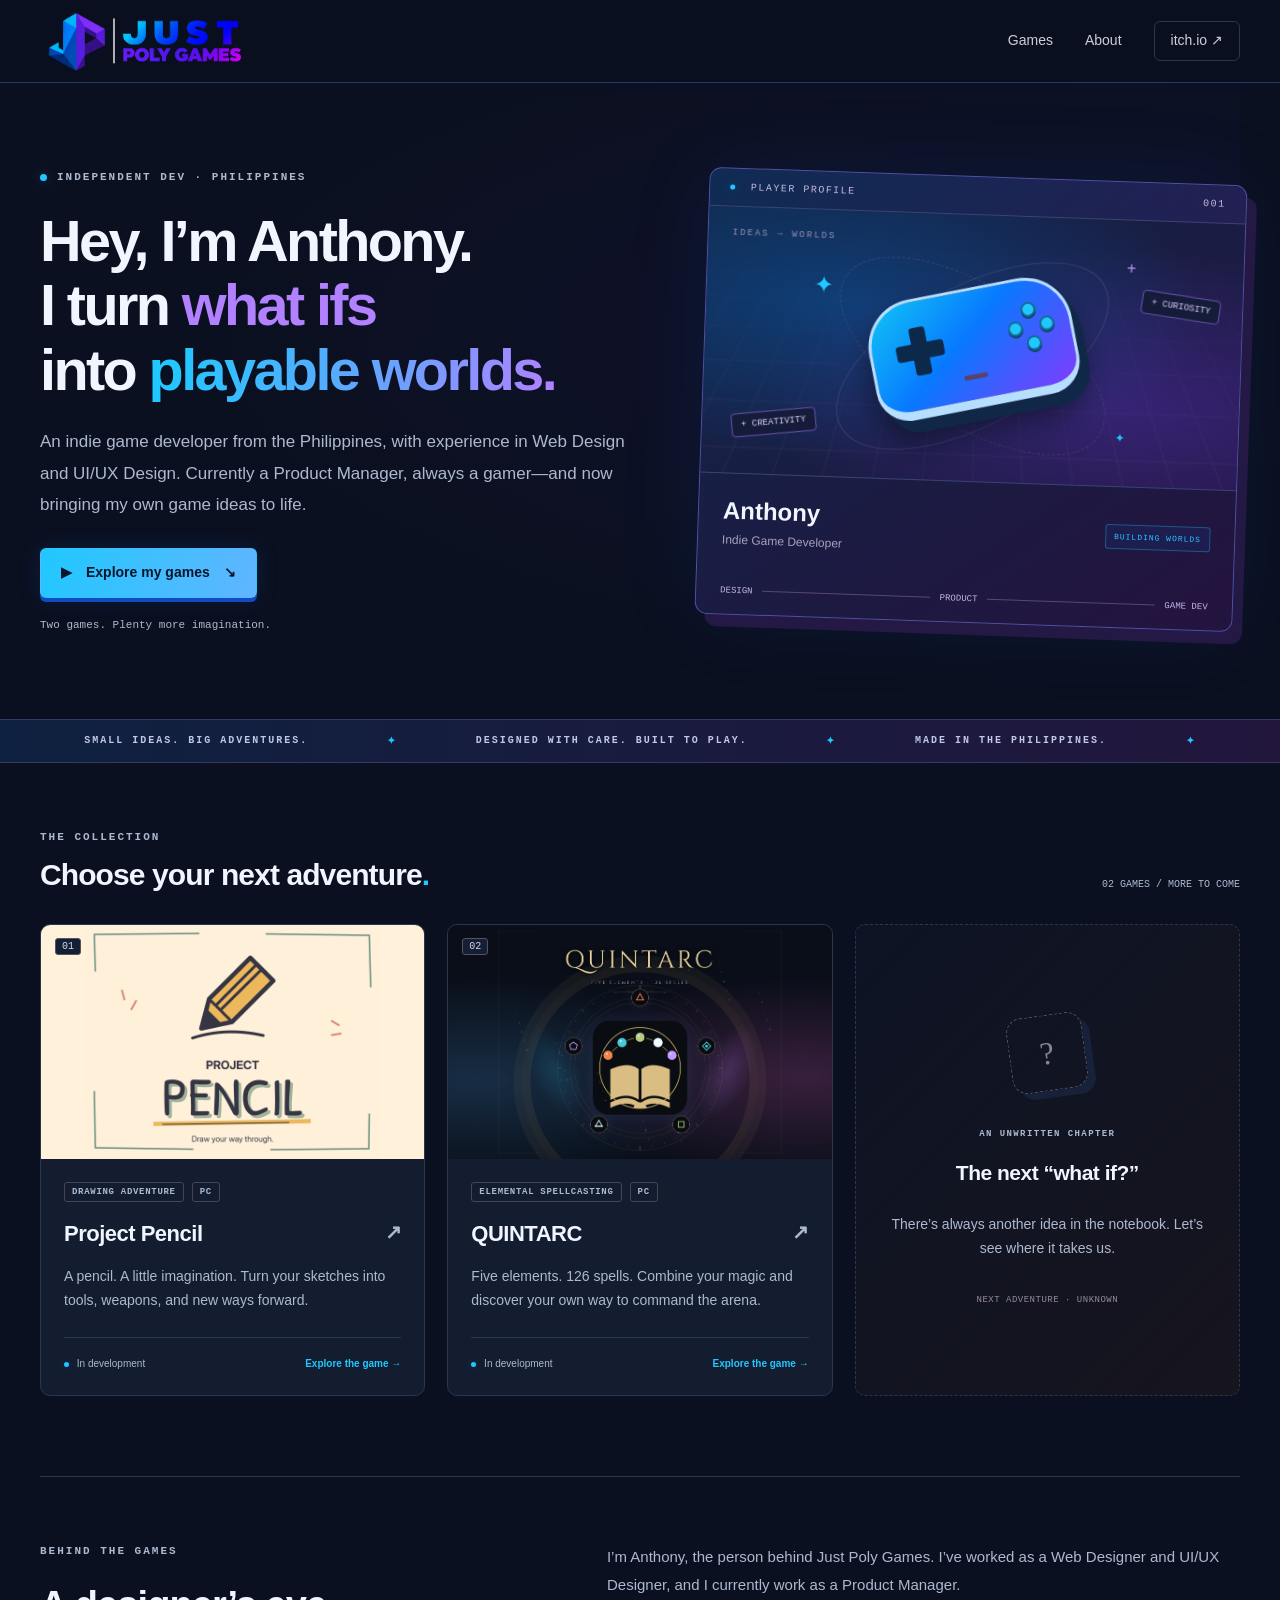
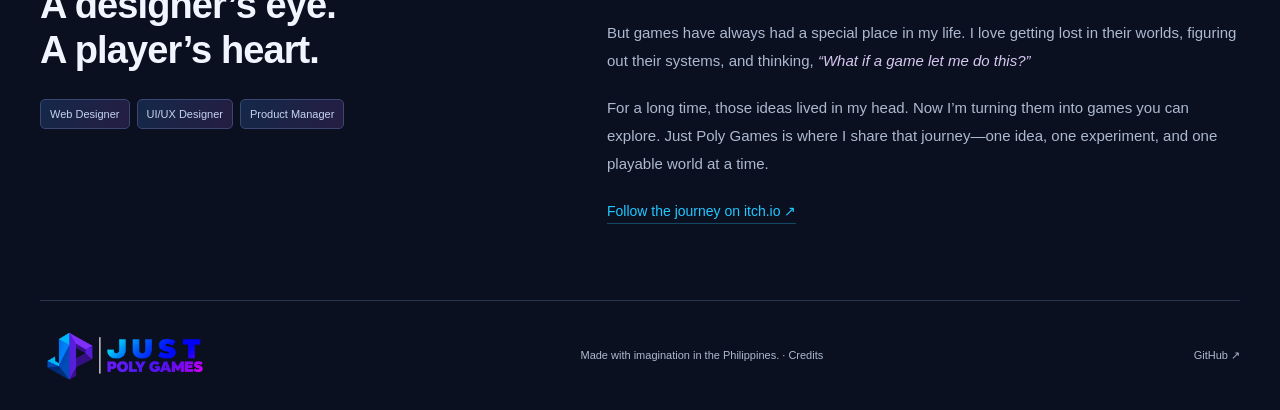
==== index.html @ 5f308989 "Restore compact QUINTARC detail page hero" ====
<!doctype html>
<html lang="en"><head>
<meta charset="utf-8">
<meta name="viewport" content="width=device-width, initial-scale=1">
<title>Just Poly Games - Indie Game Developer</title>
<meta name="description" content="Meet Anthony, a Filipino indie game developer, designer, and Product Manager. Explore Project Pencil and QUINTARC, with mechanics, controls, and game guides.">
<meta name="author" content="Anthony, Just Poly Games">
<meta name="robots" content="index, follow, max-image-preview:large">
<meta name="theme-color" content="#0b1020">
<link rel="canonical" href="https://justpolygames.github.io/">
<meta property="og:type" content="website">
<meta property="og:site_name" content="Just Poly Games">
<meta property="og:locale" content="en_PH">
<meta property="og:title" content="Just Poly Games - Indie Game Developer">
<meta property="og:description" content="Meet Anthony, a Filipino indie game developer, designer, and Product Manager. Explore Project Pencil and QUINTARC, with mechanics, controls, and game guides.">
<meta property="og:url" content="https://justpolygames.github.io/">
<meta property="og:image" content="https://justpolygames.github.io/assets/just-poly-icon.png">
<meta property="og:image:alt" content="Just Poly Games cyan, blue, and violet JP icon">
<meta property="og:image:type" content="image/png">
<meta property="og:image:width" content="1254">
<meta property="og:image:height" content="1254">
<meta name="twitter:card" content="summary">
<meta name="twitter:title" content="Just Poly Games - Indie Game Developer">
<meta name="twitter:description" content="Meet Anthony, a Filipino indie game developer, designer, and Product Manager. Explore Project Pencil and QUINTARC, with mechanics, controls, and game guides.">
<meta name="twitter:image" content="https://justpolygames.github.io/assets/just-poly-icon.png">
<meta name="twitter:image:alt" content="Just Poly Games cyan, blue, and violet JP icon">
<link rel="icon" href="assets/just-poly-icon.png" type="image/png">
<link rel="stylesheet" href="style.css?v=e8ee5bd07900">
<script src="site.js?v=4e0687dd5b8b" defer></script>
<script type="application/ld+json">
{
  "@context": "https://schema.org",
  "@graph": [
    {
      "@type": "Organization",
      "@id": "https://justpolygames.github.io/#studio",
      "name": "Just Poly Games",
      "url": "https://justpolygames.github.io/",
      "logo": "https://justpolygames.github.io/assets/just-poly-icon.png",
      "sameAs": [
        "https://github.com/justpolygames",
        "https://justpolygames.itch.io/"
      ]
    },
    {
      "@type": "WebSite",
      "@id": "https://justpolygames.github.io/#website",
      "name": "Just Poly Games",
      "url": "https://justpolygames.github.io/",
      "publisher": {
        "@id": "https://justpolygames.github.io/#studio"
      },
      "inLanguage": "en"
    },
    {
      "@type": "WebPage",
      "@id": "https://justpolygames.github.io/#webpage",
      "url": "https://justpolygames.github.io/",
      "name": "Just Poly Games - Indie Game Developer",
      "description": "Meet Anthony, a Filipino indie game developer, designer, and Product Manager. Explore Project Pencil and QUINTARC, with mechanics, controls, and game guides.",
      "isPartOf": {
        "@id": "https://justpolygames.github.io/#website"
      },
      "inLanguage": "en",
      "primaryImageOfPage": {
        "@type": "ImageObject",
        "url": "https://justpolygames.github.io/assets/just-poly-icon.png"
      },
      "about": {
        "@id": "https://justpolygames.github.io/#anthony"
      }
    },
    {
      "@type": "Person",
      "@id": "https://justpolygames.github.io/#anthony",
      "name": "Anthony",
      "url": "https://justpolygames.github.io/#about",
      "jobTitle": [
        "Indie Game Developer",
        "Product Manager"
      ],
      "description": "An indie game developer from the Philippines with experience in Web Design and UI/UX Design.",
      "homeLocation": {
        "@type": "Country",
        "name": "Philippines"
      }
    }
  ]
}
</script>
</head>
<body><a class="skip" href="#main">Skip to content</a><header class="site-header"><div class="wrap header-inner"><a class="brand" href="/" aria-label="Just Poly Games home"><img class="brand-logo" src="assets/just-poly-games.png?v=53f25c708ec6" width="2172" height="724" alt="Just Poly Games"></a><nav aria-label="Main navigation"><a href="/#games">Games</a><a href="/#about">About</a><a class="nav-external" href="https://justpolygames.itch.io/" target="_blank" rel="noopener noreferrer">itch.io <span aria-hidden="true">↗</span></a></nav></div></header><main id="main"><section class="wrap hero"><div class="hero-copy"><p class="eyebrow"><span class="dot"></span> INDEPENDENT DEV · PHILIPPINES</p><h1>Hey, I’m Anthony.<br>I turn <span class="idea-accent">what ifs</span><br>into <span class="highlight">playable worlds.</span></h1><p class="intro">An indie game developer from the Philippines, with experience in Web Design and UI/UX Design. Currently a Product Manager, always a gamer—and now bringing my own game ideas to life.</p><a class="button primary" href="#games"><span aria-hidden="true">▶</span> Explore my games <span aria-hidden="true">↘</span></a><span class="hero-note">Two games. Plenty more imagination.</span></div><div class="player-panel"><div class="panel-bar"><span><span class="dot"></span> PLAYER PROFILE</span><span>001</span></div><div class="scene" aria-hidden="true"><div class="scene-grid"></div><span class="star s1">✦</span><span class="star s2">+</span><span class="star s3">✦</span><span class="scene-label">IDEAS → WORLDS</span><div class="orbit o1"></div><div class="orbit o2"></div><div class="controller"><div class="dpad"></div><div class="pad-button b1"></div><div class="pad-button b2"></div><div class="pad-button b3"></div><div class="pad-button b4"></div><div class="pad-line"></div></div><span class="floating-tag tag1">+ CURIOSITY</span><span class="floating-tag tag2">+ CREATIVITY</span></div><div class="player-info"><div><strong>Anthony</strong><span>Indie Game Developer</span></div><span class="status">BUILDING WORLDS</span></div><div class="skill-tree"><span>DESIGN</span><i></i><span>PRODUCT</span><i></i><span>GAME DEV</span></div></div></section><div class="ticker" aria-hidden="true"><div>SMALL IDEAS. BIG ADVENTURES. <span>✦</span> DESIGNED WITH CARE. BUILT TO PLAY. <span>✦</span> MADE IN THE PHILIPPINES. <span>✦</span></div></div><section class="wrap games-section" id="games"><div class="section-heading"><div><p class="eyebrow">THE COLLECTION</p><h2>Choose your next adventure<span class="accent">.</span></h2></div><span class="counter">02 GAMES / MORE TO COME</span></div><div class="games-grid"><a class="game-card pencil-card" href="games/project-pencil.html"><div class="card-art pencil-art"><span class="card-number">01</span><img src="assets/project-pencil.png" width="630" height="500" alt="Project Pencil — Draw your way through"></div><div class="card-copy"><div class="tags"><span>DRAWING ADVENTURE</span><span>PC</span></div><h3>Project Pencil <span aria-hidden="true">↗</span></h3><p>A pencil. A little imagination. Turn your sketches into tools, weapons, and new ways forward.</p><div class="card-bottom"><span><i class="dot"></i> In development</span><strong>Explore the game →</strong></div></div></a><a class="game-card quintarc-card" href="games/quintarc.html"><div class="card-art quintarc-art"><span class="card-number">02</span><img src="assets/quintarc-hero-wide.png" width="1260" height="1000" alt="QUINTARC’s grimoire and five elemental seals"></div><div class="card-copy"><div class="tags"><span>ELEMENTAL SPELLCASTING</span><span>PC</span></div><h3>QUINTARC <span aria-hidden="true">↗</span></h3><p>Five elements. 126 spells. Combine your magic and discover your own way to command the arena.</p><div class="card-bottom"><span><i class="dot"></i> In development</span><strong>Explore the game →</strong></div></div></a><article class="game-card next-card"><div class="locked-icon" aria-hidden="true">?</div><p class="eyebrow">AN UNWRITTEN CHAPTER</p><h3>The next “what if?”</h3><p>There’s always another idea in the notebook. Let’s see where it takes us.</p><span class="next-label">NEXT ADVENTURE · UNKNOWN</span></article></div></section><section class="wrap about-section" id="about"><div><p class="eyebrow">BEHIND THE GAMES</p><h2>A designer’s eye.<br>A player’s heart.</h2><div class="career"><span>Web Designer</span><span>UI/UX Designer</span><span>Product Manager</span></div></div><div class="about-copy"><p>I’m Anthony, the person behind Just Poly Games. I’ve worked as a Web Designer and UI/UX Designer, and I currently work as a Product Manager.</p><p>But games have always had a special place in my life. I love getting lost in their worlds, figuring out their systems, and thinking, <em>“What if a game let me do this?”</em></p><p>For a long time, those ideas lived in my head. Now I’m turning them into games you can explore. Just Poly Games is where I share that journey—one idea, one experiment, and one playable world at a time.</p><a class="text-link" href="https://justpolygames.itch.io/" target="_blank" rel="noopener noreferrer">Follow the journey on itch.io <span aria-hidden="true">↗</span></a></div></section></main><footer class="wrap footer"><a class="brand" href="/" aria-label="Just Poly Games home"><img class="brand-logo" src="assets/just-poly-games.png?v=53f25c708ec6" width="2172" height="724" alt="Just Poly Games"></a><span>Made with imagination in the Philippines. · <a href="credits.html">Credits</a></span><a href="https://github.com/justpolygames" target="_blank" rel="noopener noreferrer">GitHub ↗</a></footer></body></html>
---- style.css ----
:root{color-scheme:dark;--bg:#0b1020;--panel:#141c30;--line:#293650;--text:#f0f5ff;--muted:#acb9cf;--cyan:#20c8ff;--purple:#b181ff;--blue:#0879ff;--violet:#803bff}*{box-sizing:border-box}html{scroll-behavior:smooth;scroll-padding-top:92px}body{margin:0;background:var(--bg);color:var(--text);font-family:Arial,Helvetica,sans-serif;font-size:16px;line-height:1.65}a{color:inherit;text-decoration:none}button,input{font:inherit}a,button,input,summary{-webkit-tap-highlight-color:transparent}a:focus-visible,button:focus-visible,input:focus-visible,summary:focus-visible{outline:3px solid var(--cyan);outline-offset:6px}.wrap{width:min(1200px,calc(100% - 80px));margin-inline:auto}.site-header{border-bottom:1px solid var(--line);background:#0b1020f5;position:sticky;top:0;z-index:20;backdrop-filter:blur(16px)}.header-inner{height:82px;display:flex;justify-content:space-between;align-items:center;gap:20px}.brand{display:flex;align-items:center;gap:10px;font-size:14px;font-weight:900;letter-spacing:1.2px}.brand-light{font-weight:400;color:var(--muted)}nav{display:flex;gap:32px;align-items:center}nav>a{font-size:14px;color:#ceced8}nav>a:hover{color:var(--cyan)}.nav-external{border:1px solid var(--line);padding:7px 16px;border-radius:6px}.hero{display:grid;grid-template-columns:1.12fr 1fr;gap:60px;align-items:center;padding-block:86px 88px}.eyebrow{font:11px/1.6 'Courier New',monospace;letter-spacing:2px;font-weight:700;color:var(--muted);display:flex;gap:10px;align-items:center;margin:0 0 22px}.dot{display:inline-block;width:7px;height:7px;border-radius:50%;background:var(--cyan);box-shadow:0 0 12px #20c8ff44;flex-shrink:0}h1,h2,h3,p{margin-top:0}h1{font-size:clamp(38px,4.5vw,64px);line-height:1.12;letter-spacing:-2.6px;margin-bottom:24px;font-weight:800}.serif{font-family:Georgia,serif;font-weight:400;font-style:italic;color:var(--purple)}.highlight{color:var(--cyan)}.intro{color:var(--muted);font-size:17px;line-height:1.85;margin-bottom:28px}.button{display:inline-flex;align-items:center;justify-content:center;gap:14px;border:1px solid transparent;border-radius:6px;padding:12px 20px;font-size:14px;font-weight:700;cursor:pointer;min-height:46px}.primary{background:var(--cyan);color:#061827;box-shadow:0 4px 0 #087ab8}.primary:hover{background:#75ddff;transform:translateY(-2px)}.secondary{background:#192941;border-color:#3b5273;color:var(--text)}.secondary:hover{border-color:var(--cyan)}.hero-note{display:block;color:var(--muted);font:11px 'Courier New',monospace;margin-top:21px}.player-panel{position:relative;transform:rotate(2deg);border:1px solid #354c77;border-radius:12px;background:#131e37;box-shadow:10px 12px 0 #17223c,0 0 100px #286aff20;overflow:hidden}.panel-bar{display:flex;align-items:center;justify-content:space-between;border-bottom:1px solid #2a3e60;padding:13px 20px;font:10px 'Courier New',monospace;letter-spacing:1.5px;color:#c7b9df}.panel-bar .dot{margin-right:8px;width:5px;height:5px}.scene{position:relative;height:266px;overflow:hidden;background:radial-gradient(ellipse at center,#174a8575,transparent 70%)}.scene-grid{position:absolute;inset:0;background-image:linear-gradient(#74638c1a 1px,transparent 1px),linear-gradient(90deg,#74638c1a 1px,transparent 1px);background-size:30px 30px;transform:perspective(270px) rotateX(30deg) scale(1.3);mask-image:linear-gradient(transparent,#000)}.scene-label{position:absolute;top:21px;left:24px;font:9px 'Courier New',monospace;letter-spacing:2px;color:#9a8caf}.star{position:absolute;color:var(--cyan)}.s1{top:55px;left:20%;font-size:24px}.s2{right:20%;top:35px;color:#bc9bf5}.s3{bottom:37px;right:21%;font-size:12px}.orbit{position:absolute;border:1px solid #82719a4d;border-radius:50%;width:300px;height:140px;left:50%;top:53%;transform:translate(-50%,-50%) rotate(-30deg)}.o2{transform:translate(-50%,-50%) rotate(30deg);border-style:dashed}.controller{width:206px;height:120px;background:linear-gradient(145deg,#11c4f5,#5542df);border:3px solid #b6deff;border-bottom-width:9px;border-radius:48px 48px 33px 33px;position:absolute;left:50%;top:50%;transform:translate(-50%,-50%) rotate(-13deg);box-shadow:8px 13px 0 #102747,0 20px 35px #0008}.dpad{position:absolute;width:48px;height:16px;background:#0d294a;top:42px;left:24px;border-radius:3px}.dpad:before{content:'';position:absolute;width:16px;height:48px;background:#0d294a;left:16px;top:-16px;border-radius:3px}.pad-button{position:absolute;width:15px;height:15px;background:var(--cyan);border-radius:50%;border:2px solid #136c9a;box-shadow:0 2px 0 #17416a}.b1{right:31px;top:22px}.b2{right:15px;top:39px}.b3{right:47px;top:39px}.b4{right:31px;top:56px}.pad-line{position:absolute;background:#59436e;width:24px;height:5px;border-radius:4px;bottom:20px;left:86px}.floating-tag{position:absolute;font:9px 'Courier New',monospace;color:#d0c4e2;border:1px solid #3c6291;background:#142943;padding:6px 9px;border-radius:4px}.tag1{right:21px;top:73px;transform:rotate(7deg)}.tag2{left:29px;bottom:40px;transform:rotate(-7deg)}.player-info{border-top:1px solid #2a3e60;padding:21px 24px;display:flex;justify-content:space-between;align-items:center;gap:12px}.player-info strong{display:block;font-size:24px;line-height:1.3}.player-info span:not(.status){font-size:12px;color:#aaa1bd}.status{font:8px 'Courier New',monospace;letter-spacing:1px;color:var(--cyan);border:1px solid #20c8ff45;background:#20c8ff0a;padding:7px 8px;border-radius:3px}.skill-tree{padding:12px 24px 18px;display:flex;align-items:center;gap:10px;font:9px 'Courier New',monospace;color:#c5b2e7}.skill-tree i{height:1px;background:#59476e;flex:1}.ticker{border-block:1px solid #283b5b;background:#121c32;overflow:hidden}.ticker>div{max-width:1200px;margin:auto;display:flex;justify-content:space-around;gap:30px;white-space:nowrap;padding:15px 20px;color:#b4a7c9;font:10px 'Courier New',monospace;font-weight:700;letter-spacing:2px}.ticker span{color:var(--cyan)}.games-section{padding-block:66px 80px;scroll-margin-top:20px}.section-heading{display:flex;align-items:flex-end;justify-content:space-between;gap:24px;margin-bottom:30px}.section-heading .eyebrow{margin-bottom:10px}h2{font-size:30px;letter-spacing:-.9px;line-height:1.25;margin-bottom:0}.accent{color:var(--cyan)}.counter{color:var(--muted);font:10px 'Courier New',monospace;white-space:nowrap;margin-bottom:4px}.games-grid{display:grid;grid-template-columns:repeat(3,minmax(0,1fr));gap:22px}.game-card{border:1px solid var(--line);border-radius:10px;background:var(--panel);overflow:hidden;transition:transform .18s,border-color .18s;min-width:0}.game-card[href]:hover{transform:translateY(-6px);border-color:var(--purple)}.card-art{height:234px;position:relative;overflow:hidden;display:flex;align-items:center;justify-content:center}.card-number{position:absolute;left:14px;top:13px;z-index:2;font:10px 'Courier New',monospace;border:1px solid #59525b;padding:2px 6px;border-radius:3px;color:#ded4df;background:#131e37}.pencil-art{background:#fff1da}.pencil-art img{width:auto;max-width:100%;height:100%;object-fit:contain}.quintarc-art{background:radial-gradient(ellipse,#332945,#15111e 73%)}.quintarc-art img{height:177px;width:177px;object-fit:contain;mix-blend-mode:screen;margin-bottom:28px}.art-wordmark{position:absolute;bottom:14px;color:#e2c88f;font-family:Georgia,serif;letter-spacing:6px;font-size:19px}.card-copy{padding:23px}.tags{display:flex;flex-wrap:wrap;gap:8px;font:9px 'Courier New',monospace;font-weight:700;letter-spacing:.7px;color:var(--muted);margin-bottom:14px}.tags>span{border:1px solid #494452;border-radius:3px;padding:4px 7px}.card-copy h3{font-size:22px;letter-spacing:-.5px;display:flex;justify-content:space-between;margin-bottom:12px}.card-copy h3 span{font-size:20px;color:var(--muted)}.card-copy p,.next-card>p:not(.eyebrow){color:var(--muted);font-size:14px;line-height:1.75}.card-bottom{border-top:1px solid var(--line);padding-top:18px;margin-top:24px;display:flex;justify-content:space-between;align-items:center;gap:8px;font-size:10px}.card-bottom>span{color:var(--muted);white-space:nowrap}.card-bottom .dot{width:5px;height:5px;margin-right:5px}.card-bottom strong{color:var(--cyan);font-size:10px}.next-card{display:flex;flex-direction:column;align-items:center;justify-content:center;text-align:center;border-style:dashed;background:linear-gradient(135deg,#141c3055,#17151e);padding:32px}.locked-icon{width:76px;height:76px;border:1px dashed #575263;border-radius:15px;display:grid;place-items:center;color:#898195;font:32px Georgia,serif;transform:rotate(-8deg);margin-bottom:36px;box-shadow:7px 7px 0 #17223a}.next-card .eyebrow{font-size:9px;letter-spacing:1.4px;margin-bottom:14px}.next-card h3{font-size:21px;letter-spacing:-.5px}.next-label{color:#93899e;font:9px 'Courier New',monospace;letter-spacing:.5px;margin-top:20px}.about-section{border-top:1px solid var(--line);padding-block:66px 76px;display:grid;grid-template-columns:1fr 1.3fr;gap:80px}.about-section h2{font-size:38px;line-height:1.18;margin-bottom:26px}.career{display:flex;flex-wrap:wrap;gap:7px;max-width:340px}.career span{font-size:11px;color:#b7b0c5;border:1px solid #344766;background:#17243b;border-radius:5px;padding:5px 9px}.about-copy p{color:var(--muted);font-size:15px;line-height:1.85;margin-bottom:20px}.about-copy em{color:#d7c7f0}.text-link{color:var(--cyan);font-size:14px;border-bottom:1px solid #20c8ff50;padding-bottom:4px}.footer{border-top:1px solid var(--line);display:flex;justify-content:space-between;gap:20px;align-items:center;padding-block:26px;color:var(--muted);font-size:11px}.footer .brand{font-size:10px;color:#d6d3df}.footer>a:last-child:hover{color:var(--cyan)}.skip{position:fixed;left:10px;top:-100px;z-index:50;background:var(--cyan);color:#111;padding:10px}.skip:focus{top:10px}.wiki{padding-block:32px 70px}.back-link{font-size:13px;color:var(--muted)}.back-link:hover{color:var(--cyan)}.wiki-hero{display:grid;grid-template-columns:1.3fr 1fr;gap:60px;align-items:center;padding-block:50px}.wiki-hero h1{font-size:60px;margin-bottom:13px}.wiki-hero .eyebrow{margin-bottom:18px;color:var(--purple)}.wiki-hero p:not(.eyebrow){color:var(--muted);max-width:560px}.wiki-hero .wiki-tagline{color:var(--text)!important;font-size:24px;line-height:1.4;margin-bottom:16px}.wiki-hero>img{width:100%;height:270px;object-fit:contain;border-radius:12px;background:#191623}.wiki-hero.project-pencil>img{background:#fff1da}.wiki-hero .tags{margin-top:25px}.wiki-layout{display:grid;grid-template-columns:210px minmax(0,1fr);gap:60px;border-top:1px solid var(--line);padding-top:40px}.wiki-nav{position:sticky;top:115px;display:flex;flex-direction:column;align-items:stretch;gap:4px}.wiki-nav .eyebrow{margin-bottom:12px}.wiki-nav a{font-size:13px;border-left:2px solid #34303f;padding:8px 12px}.wiki-nav a:hover,.wiki-nav a:focus-visible{border-left-color:var(--cyan);background:#14253d}.dev-note{border-left:3px solid var(--purple);background:#201d38;padding:16px 20px;color:#c7bbda;font-size:13px}.wiki-section{margin-bottom:54px;scroll-margin-top:110px}.wiki-section>h2{margin-bottom:24px;padding-top:8px;font-size:29px}.wiki-content p,.wiki-content li{color:#b9b6c7}.wiki-content strong{color:var(--text)}.wiki-content p{line-height:1.8}.wiki-content h3{font-size:18px;margin-top:26px;margin-bottom:10px}.info-grid{display:grid;grid-template-columns:1fr 1fr;gap:16px;margin-bottom:22px}.info-card{border:1px solid var(--line);background:var(--panel);padding:21px;border-radius:8px}.info-card h3{margin-top:0;color:#dacdf3;font-size:16px}.info-card p{margin-bottom:0;font-size:14px}.wiki-content details{border:1px solid var(--line);border-radius:7px;padding:16px 20px;margin-block:12px;background:#111b30}.wiki-content summary{cursor:pointer;font-size:14px;font-weight:600}.wiki-content details p{margin:15px 0 0;font-size:14px}.wiki-content a:not(.button){color:var(--cyan);text-decoration:underline;text-underline-offset:4px}.table-scroll{overflow-x:auto;border:1px solid var(--line);border-radius:8px}table{border-collapse:collapse;width:100%;font-size:14px;text-align:left}th{background:#272131;color:#d4c4ed}td,th{padding:14px 18px;border-bottom:1px solid var(--line)}td{color:#c2bfce}tr:last-child td{border:0}kbd{font:12px/1.5 'Courier New',monospace;background:#202d48;color:#e3d7f3;padding:3px 6px;border-radius:4px;box-decoration-break:clone;-webkit-box-decoration-break:clone}.search-label{display:block;margin-bottom:8px;font-size:14px;color:#e3dbef}.search-row{display:flex;gap:12px}.search-row input{min-width:0;flex:1;background:#111b30;color:var(--text);border:1px solid #625471;border-radius:6px;padding:12px 15px}.search-row input::placeholder{color:#a9a1b5}#spell-count{font:12px 'Courier New',monospace;margin:18px 0 25px;color:var(--cyan)}.spell-list{display:grid;grid-template-columns:1fr 1fr;gap:14px}.spell-card{background:#141c30;border:1px solid var(--line);border-radius:8px;padding:20px}.spell-card h3{margin:0 0 9px;font-size:18px}.spell-card .recipe{font:11px/1.6 'Courier New',monospace;color:var(--purple);margin-bottom:12px}.spell-card p{font-size:13px}.spell-stats{border-top:1px solid var(--line);padding-top:12px;display:flex;flex-direction:column;gap:8px;color:#bcb6c8;font-size:11px}[hidden]{display:none!important}@media(min-width:1450px){.hero{padding-block:100px}.card-art{height:245px}}@media(max-width:1100px){.wrap{width:calc(100% - 48px)}.hero{gap:35px}.card-copy{padding:17px}.card-bottom{align-items:flex-start;flex-direction:column}.section-heading h2{font-size:27px}.counter{font-size:9px}.wiki-layout{gap:32px;grid-template-columns:175px minmax(0,1fr)}}@media(max-width:800px){.hero{grid-template-columns:1fr;gap:48px;padding-block:50px 60px}.hero-copy{max-width:620px}h1{font-size:55px}.player-panel{max-width:480px;width:100%;margin-inline:auto;transform:rotate(1deg)}.section-heading{display:block}.counter{display:block;margin-top:18px}.games-grid{grid-template-columns:repeat(2,minmax(0,1fr))}.next-card{grid-column:1/-1;min-height:245px}.next-card .locked-icon{margin-bottom:22px;width:50px;height:50px}.next-card>p{max-width:350px}.about-section{grid-template-columns:1fr;gap:32px;padding-block:44px}.about-section h2{font-size:34px}.footer{flex-wrap:wrap}.wiki-hero{gap:25px}.wiki-hero h1{font-size:43px}.wiki-hero>img{height:220px}.wiki-layout{grid-template-columns:1fr;gap:24px}.wiki-nav{position:static;flex-direction:row;flex-wrap:wrap;gap:8px}.wiki-nav .eyebrow{width:100%}.wiki-nav a{border:1px solid var(--line);border-radius:4px;padding:7px 10px;font-size:11px}.wiki-section{scroll-margin-top:100px}}@media(max-width:520px){.wrap{width:calc(100% - 36px)}.header-inner{height:68px;gap:8px}.brand{font-size:10px;letter-spacing:.5px;gap:7px}.brand img{width:26px;height:26px}.brand-light{display:none}nav{gap:16px}nav>a{font-size:12px}.nav-external{padding:5px 8px}.hero{padding-block:42px 48px;gap:38px}h1{font-size:41px;letter-spacing:-1.7px}.hero .eyebrow{font-size:9px;letter-spacing:1.2px}.intro{font-size:15px}.hero-note{font-size:10px}.player-panel{transform:none}.scene{height:240px}.status{font-size:7px}.floating-tag{font-size:8px;padding:5px}.tag1{right:10px;top:63px}.tag2{left:15px;bottom:29px}.games-section{padding-block:40px 48px}.games-grid{grid-template-columns:1fr}.section-heading h2{font-size:27px}.card-art{height:240px}.card-copy{padding:22px}.card-bottom{flex-direction:row;align-items:center}.next-card{grid-column:auto;min-height:300px}.ticker>div{justify-content:flex-start;font-size:9px}.about-section h2{font-size:32px}.footer{gap:15px;font-size:10px}.footer>span{order:3;width:100%}.wiki{padding-top:24px}.wiki-hero{grid-template-columns:1fr;padding-block:32px}.wiki-hero h1{font-size:43px}.wiki-hero>img{height:230px}.wiki-hero .wiki-tagline{font-size:22px}.wiki-layout{padding-top:28px}.info-grid,.spell-list{grid-template-columns:1fr}.wiki-section>h2{font-size:26px}.wiki-content p{font-size:15px}.wiki-content th,.wiki-content td{padding:12px;font-size:12px}.wiki-content kbd{font-size:10px}.search-row{gap:8px}.search-row input{font-size:13px;padding:10px}.search-row .button{padding:10px 13px}.info-card{padding:18px}}@media(prefers-reduced-motion:reduce){html{scroll-behavior:auto}*,*:before,*:after{transition:none!important;animation:none!important}}

/* Just Poly Games: supplied JP icon, bold wordmark, cyan/blue/violet palette. */
.brand{gap:7px;letter-spacing:0;flex-shrink:0}
.brand img{width:52px;height:52px;object-fit:contain;flex-shrink:0}
.brand-wordmark{display:flex;flex-direction:column;align-items:flex-start;font-family:"Arial Black",Arial,Helvetica,sans-serif;font-weight:900;line-height:.98;letter-spacing:.6px}
.brand-wordmark>span:first-child{font-size:23px;color:#20c8ff}
.brand-wordmark>span:last-child{font-size:12px;color:#b181ff;letter-spacing:1.1px;margin-top:5px}
h1,h2,h3{font-family:"Arial Black",Arial,Helvetica,sans-serif;font-weight:900}
.idea-accent{color:#b181ff;font-style:normal;font-weight:900}
.highlight{color:#20c8ff}
.player-panel{background:linear-gradient(145deg,#102647,#24133f)}
.scene{background:radial-gradient(ellipse at 25% 35%,#008dff44,transparent 65%),radial-gradient(ellipse at 80% 70%,#803bff44,transparent 60%)}
.controller{background:linear-gradient(140deg,#11c4f5 0%,#0879ff 45%,#803bff 100%)}
.primary{background:#20c8ff;box-shadow:0 4px 0 #116ea9}
.primary:hover{background:#75ddff}
.footer .brand img{width:44px;height:44px}
.footer .brand-wordmark>span:first-child{font-size:18px}
.footer .brand-wordmark>span:last-child{font-size:9px}
@media(max-width:520px){.brand img{width:40px;height:40px}.brand-wordmark>span:first-child{font-size:18px}.brand-wordmark>span:last-child{font-size:9px;letter-spacing:.6px;margin-top:4px}.header-inner{gap:8px}.header-inner nav{gap:12px}.header-inner nav>a{font-size:11px}.header-inner .nav-external{padding:5px 7px}}
@media(max-width:360px){.header-inner nav{gap:9px}.brand img{width:34px;height:34px}.brand-wordmark>span:first-child{font-size:16px}.brand-wordmark>span:last-child{font-size:8px}.header-inner .nav-external{padding:4px 6px}}

/* Game guide catalogs */
.spell-heading{display:flex;align-items:center;gap:14px;margin-bottom:14px}
.spell-heading img{flex:0 0 56px;width:56px;height:56px;object-fit:contain;border:1px solid #536a99;border-radius:7px;background:#0b1020}
.spell-heading h3{margin:0;line-height:1.3}
.item-card h4{font-size:16px;color:#dacdf3;margin:0 0 10px}
.mob-card .eyebrow{font-size:9px;letter-spacing:1px;color:#20c8ff;margin-bottom:12px}
.boss-list{padding-left:22px;font-size:14px}
.boss-list li{margin-bottom:10px}

.credits-intro{max-width:800px;padding-block:42px 20px}.credits-intro p:not(.eyebrow){color:var(--muted)}.credits-nav{display:flex;flex-wrap:wrap;gap:10px;margin-bottom:45px}.credits-nav a{border:1px solid var(--line);padding:7px 12px;border-radius:5px;font-size:12px}.license-list{padding-left:22px;font-size:13px;overflow-wrap:anywhere}.license-list li{margin-block:9px}

/* Full reference lockup: faceted JP, vertical divider, JUST / POLY GAMES. */
.brand img.brand-logo{width:210px;height:auto;max-height:72px;object-fit:contain}
.footer .brand img.brand-logo{width:170px;height:auto;max-height:none}
@media(max-width:520px){.brand img.brand-logo{width:148px;height:auto}.footer .brand img.brand-logo{width:150px}}
@media(max-width:360px){.brand img.brand-logo{width:125px;height:auto}}

/* Portraits rendered from the games' actual source geometry and licensed models. */
.item-portrait{float:left;width:88px;height:88px;object-fit:contain;margin:0 17px 8px 0;border-radius:7px;background:#141c30}
.item-card{display:flow-root;min-height:132px}
.mob-portrait{display:block;width:100%;height:210px;object-fit:contain;border-radius:7px;margin-bottom:20px;background:#141c30}
.boss-list{padding-left:0;list-style:none}
.boss-list li{display:flex;align-items:center;gap:16px;padding:10px 0;border-bottom:1px solid var(--line)}
.boss-list img{flex:0 0 72px;width:72px;height:72px;object-fit:contain;border-radius:6px}
@media(max-width:520px){.item-portrait{width:76px;height:76px;margin-right:13px}.mob-portrait{height:210px}}

/* Vivid cyan / electric blue / violet from the original studio logo. */
.site-header{border-bottom-color:#263960;box-shadow:0 1px 16px #0879ff0a}
.hero{background:radial-gradient(ellipse at 90% 40%,#5528d511,transparent 60%)}
.highlight{color:var(--cyan);background:linear-gradient(100deg,#20c8ff 5%,#62a5ff 55%,#b181ff 100%);background-clip:text;-webkit-background-clip:text;-webkit-text-fill-color:transparent}
.idea-accent{color:var(--purple)}
.primary{background:linear-gradient(110deg,#20c8ff,#60b5ff);color:#07162b;box-shadow:0 4px 0 #124bc1,0 0 24px #0879ff20}
.primary:hover{background:linear-gradient(110deg,#75ddff,#87caff)}
.player-panel{border-color:#5250a5;box-shadow:10px 12px 0 #241944,0 0 90px #0879ff14}
.panel-bar{background:linear-gradient(90deg,#0879ff12,#803bff16);border-bottom-color:#394475}
.player-info{border-top-color:#394475}
.status{color:var(--cyan);border-color:#20c8ff55;background:#0879ff14}
.floating-tag{background:#151c39;border-color:#6750aa;color:#ded4ff}
.ticker{background:linear-gradient(90deg,#0f2140,#22163d);border-color:#343965}
.ticker>div{color:#c1c8e5}
.ticker span{color:var(--cyan)}
.career span{background:linear-gradient(120deg,#142849,#251d42);border-color:#3c4672;color:#c6d4ee}
.game-card[href]:hover{border-color:var(--violet);box-shadow:0 8px 28px #803bff14}
.secondary:hover,.credits-nav a:hover{border-color:var(--blue);background:#172d50}
.wiki-nav a:hover,.wiki-nav a:focus-visible{border-left-color:var(--cyan);background:linear-gradient(90deg,#0879ff20,#803bff0a)}
.dev-note{border-left-color:var(--violet);background:#201b37}
.search-row input{border-color:#5662a0}
.spell-heading img{border-color:#7660b4}
@media(forced-colors:active){.highlight{background:none;-webkit-text-fill-color:CanvasText}}

.quintarc-art img{width:100%;height:100%;object-fit:contain;mix-blend-mode:normal;margin:0}.quintarc-art{background:#0c0b11}

/* Store links: reversed split-button layout, icon segment first. */
/* Store colors retain each platform identity, including unavailable stores. */
.store-buttons{display:flex;flex-wrap:wrap;gap:10px;margin-top:22px}
.store-button{--store-color:#fa5c5c;display:inline-flex;align-items:stretch;min-height:46px;padding:0;border:1px solid var(--store-color);border-radius:0;background:#fff;color:#a32232;font-family:inherit;font-size:14px;font-weight:700;line-height:1.2;text-decoration:none;overflow:hidden;transition:background .15s}
.store-button--steam{--store-color:#171d25;color:#171d25}
.store-button--epic{--store-color:#18181c;color:#18181c}
.store-icon{display:flex;align-items:center;justify-content:center;flex:0 0 46px;width:46px;background:var(--store-color)}
.store-icon img{width:22px;height:22px;object-fit:contain;background:transparent;border-radius:0;filter:brightness(0) invert(1)}
.store-label{display:flex;align-items:center;justify-content:center;padding:12px 17px;white-space:nowrap}
a.store-button:hover{background:#fff0f0;transform:none}
a.store-button:focus-visible{outline:3px solid #fa5c5c;outline-offset:4px}
.store-button:disabled{cursor:not-allowed;opacity:.5;box-shadow:none}
.store-button:disabled .store-label{background:#edf0f3}

.wiki-hero>img.quintarc-hero-cover{object-fit:cover;background:#090e18}

/* Match homepage game-card cover heights. */
.quintarc-art img{display:block;width:100%;height:100%;object-fit:cover}
.inspiration{max-width:70ch;color:var(--text)}
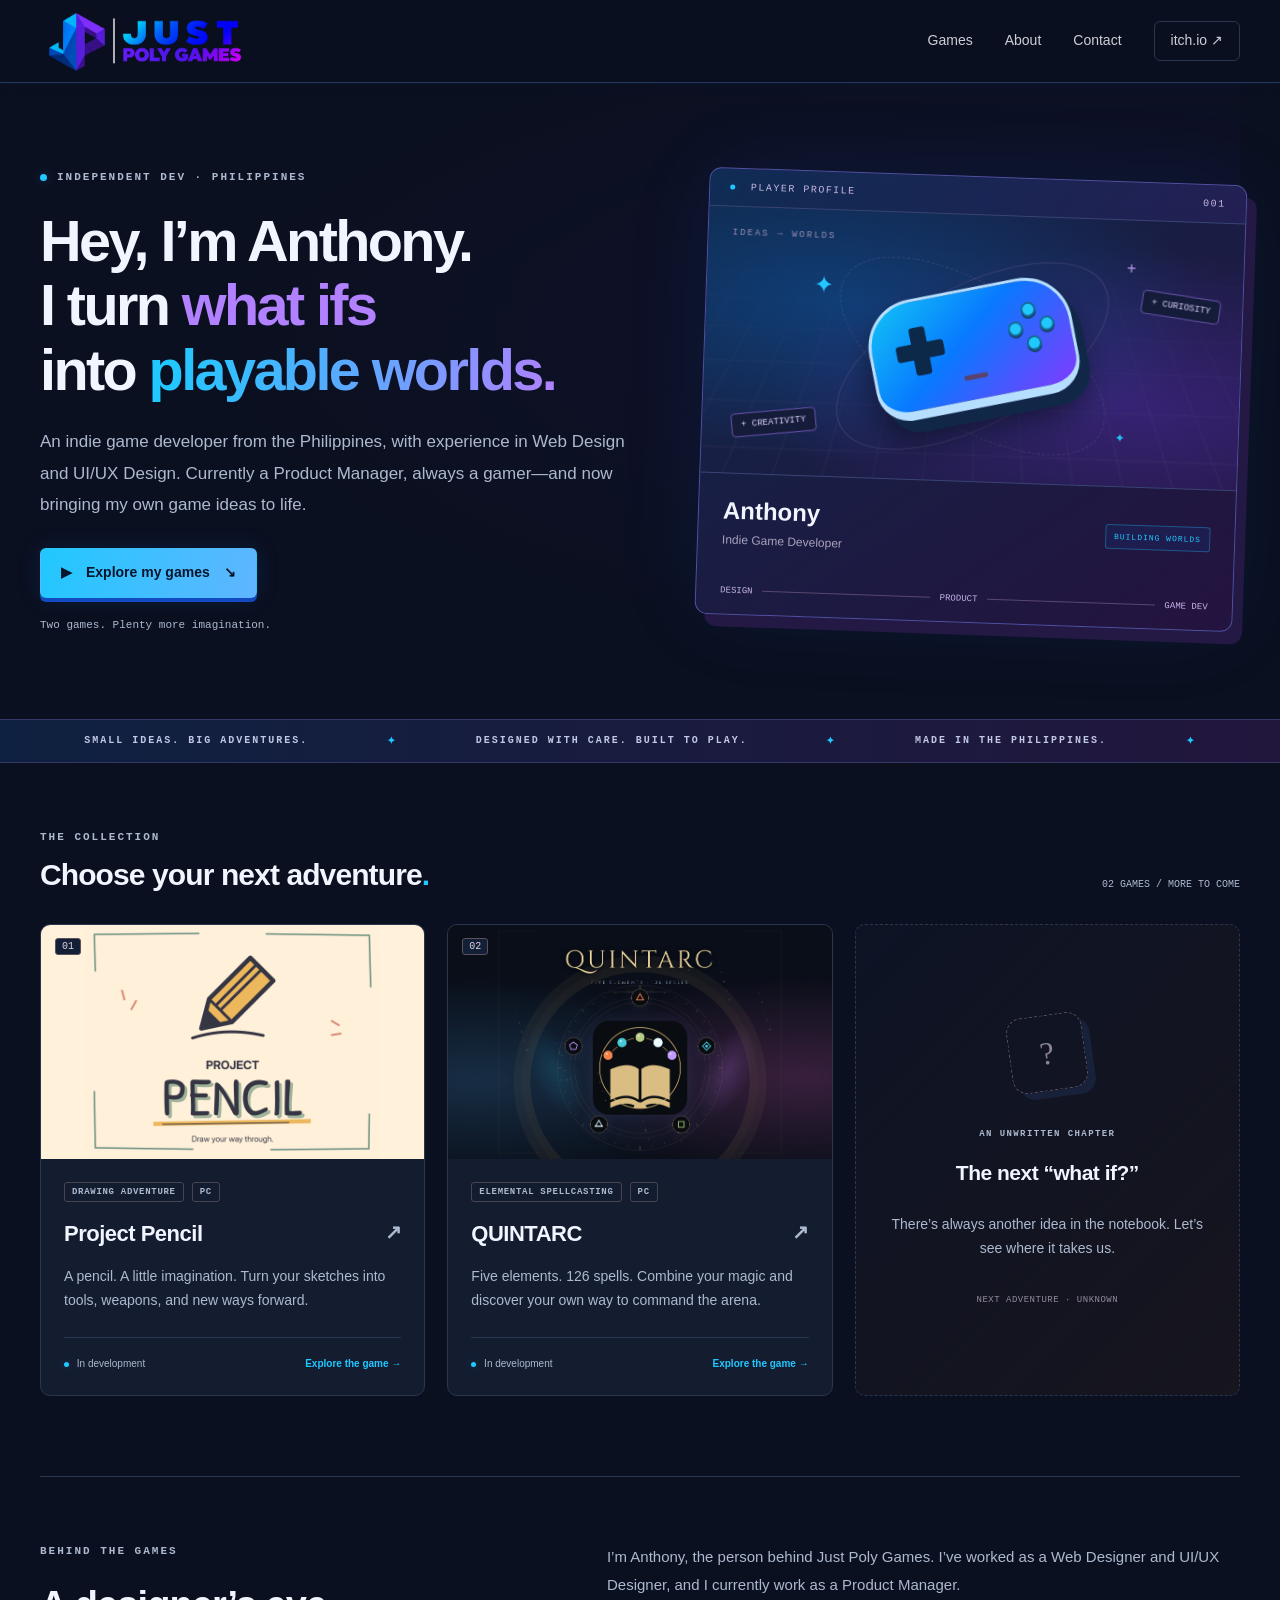
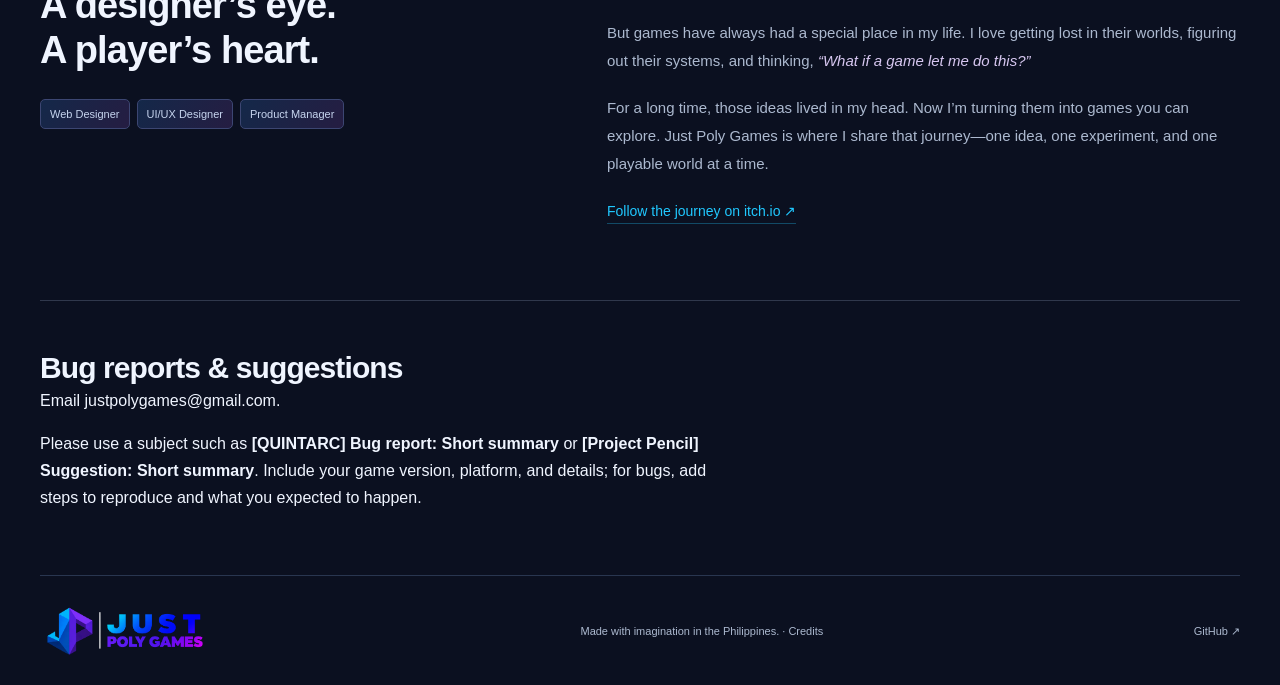
==== commit 2f8baa69: "Publish clean page URLs, current QUINTARC skills and contact details" ====
--- a/index.html
+++ b/index.html
@@ -24,9 +24,9 @@
 <meta name="twitter:description" content="Meet Anthony, a Filipino indie game developer, designer, and Product Manager. Explore Project Pencil and QUINTARC, with mechanics, controls, and game guides.">
 <meta name="twitter:image" content="https://justpolygames.github.io/assets/just-poly-icon.png">
 <meta name="twitter:image:alt" content="Just Poly Games cyan, blue, and violet JP icon">
-<link rel="icon" href="assets/just-poly-icon.png" type="image/png">
-<link rel="stylesheet" href="style.css?v=e8ee5bd07900">
-<script src="site.js?v=4e0687dd5b8b" defer></script>
+<link rel="icon" href="/assets/just-poly-icon.png" type="image/png">
+<link rel="stylesheet" href="/style.css?v=4c6f703e5e93">
+<script src="/site.js?v=4e0687dd5b8b" defer></script>
 <script type="application/ld+json">
 {
   "@context": "https://schema.org",
@@ -89,4 +89,4 @@
 }
 </script>
 </head>
-<body><a class="skip" href="#main">Skip to content</a><header class="site-header"><div class="wrap header-inner"><a class="brand" href="/" aria-label="Just Poly Games home"><img class="brand-logo" src="assets/just-poly-games.png?v=53f25c708ec6" width="2172" height="724" alt="Just Poly Games"></a><nav aria-label="Main navigation"><a href="/#games">Games</a><a href="/#about">About</a><a class="nav-external" href="https://justpolygames.itch.io/" target="_blank" rel="noopener noreferrer">itch.io <span aria-hidden="true">↗</span></a></nav></div></header><main id="main"><section class="wrap hero"><div class="hero-copy"><p class="eyebrow"><span class="dot"></span> INDEPENDENT DEV · PHILIPPINES</p><h1>Hey, I’m Anthony.<br>I turn <span class="idea-accent">what ifs</span><br>into <span class="highlight">playable worlds.</span></h1><p class="intro">An indie game developer from the Philippines, with experience in Web Design and UI/UX Design. Currently a Product Manager, always a gamer—and now bringing my own game ideas to life.</p><a class="button primary" href="#games"><span aria-hidden="true">▶</span> Explore my games <span aria-hidden="true">↘</span></a><span class="hero-note">Two games. Plenty more imagination.</span></div><div class="player-panel"><div class="panel-bar"><span><span class="dot"></span> PLAYER PROFILE</span><span>001</span></div><div class="scene" aria-hidden="true"><div class="scene-grid"></div><span class="star s1">✦</span><span class="star s2">+</span><span class="star s3">✦</span><span class="scene-label">IDEAS → WORLDS</span><div class="orbit o1"></div><div class="orbit o2"></div><div class="controller"><div class="dpad"></div><div class="pad-button b1"></div><div class="pad-button b2"></div><div class="pad-button b3"></div><div class="pad-button b4"></div><div class="pad-line"></div></div><span class="floating-tag tag1">+ CURIOSITY</span><span class="floating-tag tag2">+ CREATIVITY</span></div><div class="player-info"><div><strong>Anthony</strong><span>Indie Game Developer</span></div><span class="status">BUILDING WORLDS</span></div><div class="skill-tree"><span>DESIGN</span><i></i><span>PRODUCT</span><i></i><span>GAME DEV</span></div></div></section><div class="ticker" aria-hidden="true"><div>SMALL IDEAS. BIG ADVENTURES. <span>✦</span> DESIGNED WITH CARE. BUILT TO PLAY. <span>✦</span> MADE IN THE PHILIPPINES. <span>✦</span></div></div><section class="wrap games-section" id="games"><div class="section-heading"><div><p class="eyebrow">THE COLLECTION</p><h2>Choose your next adventure<span class="accent">.</span></h2></div><span class="counter">02 GAMES / MORE TO COME</span></div><div class="games-grid"><a class="game-card pencil-card" href="games/project-pencil.html"><div class="card-art pencil-art"><span class="card-number">01</span><img src="assets/project-pencil.png" width="630" height="500" alt="Project Pencil — Draw your way through"></div><div class="card-copy"><div class="tags"><span>DRAWING ADVENTURE</span><span>PC</span></div><h3>Project Pencil <span aria-hidden="true">↗</span></h3><p>A pencil. A little imagination. Turn your sketches into tools, weapons, and new ways forward.</p><div class="card-bottom"><span><i class="dot"></i> In development</span><strong>Explore the game →</strong></div></div></a><a class="game-card quintarc-card" href="games/quintarc.html"><div class="card-art quintarc-art"><span class="card-number">02</span><img src="assets/quintarc-hero-wide.png" width="1260" height="1000" alt="QUINTARC’s grimoire and five elemental seals"></div><div class="card-copy"><div class="tags"><span>ELEMENTAL SPELLCASTING</span><span>PC</span></div><h3>QUINTARC <span aria-hidden="true">↗</span></h3><p>Five elements. 126 spells. Combine your magic and discover your own way to command the arena.</p><div class="card-bottom"><span><i class="dot"></i> In development</span><strong>Explore the game →</strong></div></div></a><article class="game-card next-card"><div class="locked-icon" aria-hidden="true">?</div><p class="eyebrow">AN UNWRITTEN CHAPTER</p><h3>The next “what if?”</h3><p>There’s always another idea in the notebook. Let’s see where it takes us.</p><span class="next-label">NEXT ADVENTURE · UNKNOWN</span></article></div></section><section class="wrap about-section" id="about"><div><p class="eyebrow">BEHIND THE GAMES</p><h2>A designer’s eye.<br>A player’s heart.</h2><div class="career"><span>Web Designer</span><span>UI/UX Designer</span><span>Product Manager</span></div></div><div class="about-copy"><p>I’m Anthony, the person behind Just Poly Games. I’ve worked as a Web Designer and UI/UX Designer, and I currently work as a Product Manager.</p><p>But games have always had a special place in my life. I love getting lost in their worlds, figuring out their systems, and thinking, <em>“What if a game let me do this?”</em></p><p>For a long time, those ideas lived in my head. Now I’m turning them into games you can explore. Just Poly Games is where I share that journey—one idea, one experiment, and one playable world at a time.</p><a class="text-link" href="https://justpolygames.itch.io/" target="_blank" rel="noopener noreferrer">Follow the journey on itch.io <span aria-hidden="true">↗</span></a></div></section></main><footer class="wrap footer"><a class="brand" href="/" aria-label="Just Poly Games home"><img class="brand-logo" src="assets/just-poly-games.png?v=53f25c708ec6" width="2172" height="724" alt="Just Poly Games"></a><span>Made with imagination in the Philippines. · <a href="credits.html">Credits</a></span><a href="https://github.com/justpolygames" target="_blank" rel="noopener noreferrer">GitHub ↗</a></footer></body></html>+<body><a class="skip" href="#main">Skip to content</a><header class="site-header"><div class="wrap header-inner"><a class="brand" href="/" aria-label="Just Poly Games home"><img class="brand-logo" src="/assets/just-poly-games.png?v=53f25c708ec6" width="2172" height="724" alt="Just Poly Games"></a><nav aria-label="Main navigation"><a href="/#games">Games</a><a href="/#about">About</a><a href="#contact">Contact</a><a class="nav-external" href="https://justpolygames.itch.io/" target="_blank" rel="noopener noreferrer">itch.io <span aria-hidden="true">↗</span></a></nav></div></header><main id="main"><section class="wrap hero"><div class="hero-copy"><p class="eyebrow"><span class="dot"></span> INDEPENDENT DEV · PHILIPPINES</p><h1>Hey, I’m Anthony.<br>I turn <span class="idea-accent">what ifs</span><br>into <span class="highlight">playable worlds.</span></h1><p class="intro">An indie game developer from the Philippines, with experience in Web Design and UI/UX Design. Currently a Product Manager, always a gamer—and now bringing my own game ideas to life.</p><a class="button primary" href="#games"><span aria-hidden="true">▶</span> Explore my games <span aria-hidden="true">↘</span></a><span class="hero-note">Two games. Plenty more imagination.</span></div><div class="player-panel"><div class="panel-bar"><span><span class="dot"></span> PLAYER PROFILE</span><span>001</span></div><div class="scene" aria-hidden="true"><div class="scene-grid"></div><span class="star s1">✦</span><span class="star s2">+</span><span class="star s3">✦</span><span class="scene-label">IDEAS → WORLDS</span><div class="orbit o1"></div><div class="orbit o2"></div><div class="controller"><div class="dpad"></div><div class="pad-button b1"></div><div class="pad-button b2"></div><div class="pad-button b3"></div><div class="pad-button b4"></div><div class="pad-line"></div></div><span class="floating-tag tag1">+ CURIOSITY</span><span class="floating-tag tag2">+ CREATIVITY</span></div><div class="player-info"><div><strong>Anthony</strong><span>Indie Game Developer</span></div><span class="status">BUILDING WORLDS</span></div><div class="skill-tree"><span>DESIGN</span><i></i><span>PRODUCT</span><i></i><span>GAME DEV</span></div></div></section><div class="ticker" aria-hidden="true"><div>SMALL IDEAS. BIG ADVENTURES. <span>✦</span> DESIGNED WITH CARE. BUILT TO PLAY. <span>✦</span> MADE IN THE PHILIPPINES. <span>✦</span></div></div><section class="wrap games-section" id="games"><div class="section-heading"><div><p class="eyebrow">THE COLLECTION</p><h2>Choose your next adventure<span class="accent">.</span></h2></div><span class="counter">02 GAMES / MORE TO COME</span></div><div class="games-grid"><a class="game-card pencil-card" href="/games/project-pencil/"><div class="card-art pencil-art"><span class="card-number">01</span><img src="/assets/project-pencil.png" width="630" height="500" alt="Project Pencil — Draw your way through"></div><div class="card-copy"><div class="tags"><span>DRAWING ADVENTURE</span><span>PC</span></div><h3>Project Pencil <span aria-hidden="true">↗</span></h3><p>A pencil. A little imagination. Turn your sketches into tools, weapons, and new ways forward.</p><div class="card-bottom"><span><i class="dot"></i> In development</span><strong>Explore the game →</strong></div></div></a><a class="game-card quintarc-card" href="/games/quintarc/"><div class="card-art quintarc-art"><span class="card-number">02</span><img src="/assets/quintarc-hero-wide.png" width="1260" height="1000" alt="QUINTARC’s grimoire and five elemental seals"></div><div class="card-copy"><div class="tags"><span>ELEMENTAL SPELLCASTING</span><span>PC</span></div><h3>QUINTARC <span aria-hidden="true">↗</span></h3><p>Five elements. 126 spells. Combine your magic and discover your own way to command the arena.</p><div class="card-bottom"><span><i class="dot"></i> In development</span><strong>Explore the game →</strong></div></div></a><article class="game-card next-card"><div class="locked-icon" aria-hidden="true">?</div><p class="eyebrow">AN UNWRITTEN CHAPTER</p><h3>The next “what if?”</h3><p>There’s always another idea in the notebook. Let’s see where it takes us.</p><span class="next-label">NEXT ADVENTURE · UNKNOWN</span></article></div></section><section class="wrap about-section" id="about"><div><p class="eyebrow">BEHIND THE GAMES</p><h2>A designer’s eye.<br>A player’s heart.</h2><div class="career"><span>Web Designer</span><span>UI/UX Designer</span><span>Product Manager</span></div></div><div class="about-copy"><p>I’m Anthony, the person behind Just Poly Games. I’ve worked as a Web Designer and UI/UX Designer, and I currently work as a Product Manager.</p><p>But games have always had a special place in my life. I love getting lost in their worlds, figuring out their systems, and thinking, <em>“What if a game let me do this?”</em></p><p>For a long time, those ideas lived in my head. Now I’m turning them into games you can explore. Just Poly Games is where I share that journey—one idea, one experiment, and one playable world at a time.</p><a class="text-link" href="https://justpolygames.itch.io/" target="_blank" rel="noopener noreferrer">Follow the journey on itch.io <span aria-hidden="true">↗</span></a></div></section><section class="wrap contact-section" id="contact"><h2>Bug reports &amp; suggestions</h2><p>Email <a href="mailto:justpolygames@gmail.com">justpolygames@gmail.com</a>.</p><p>Please use a subject such as <strong>[QUINTARC] Bug report: Short summary</strong> or <strong>[Project Pencil] Suggestion: Short summary</strong>. Include your game version, platform, and details; for bugs, add steps to reproduce and what you expected to happen.</p></section></main><footer class="wrap footer"><a class="brand" href="/" aria-label="Just Poly Games home"><img class="brand-logo" src="/assets/just-poly-games.png?v=53f25c708ec6" width="2172" height="724" alt="Just Poly Games"></a><span>Made with imagination in the Philippines. · <a href="/credits/">Credits</a></span><a href="https://github.com/justpolygames" target="_blank" rel="noopener noreferrer">GitHub ↗</a></footer></body></html>
--- a/style.css
+++ b/style.css
@@ -91,3 +91,6 @@
 /* Match homepage game-card cover heights. */
 .quintarc-art img{display:block;width:100%;height:100%;object-fit:cover}
 .inspiration{max-width:70ch;color:var(--text)}
+
+.contact-section {padding-block: 3rem; border-top: 1px solid var(--border, #30384c);}
+.contact-section p {max-width: 75ch; line-height: 1.7;}
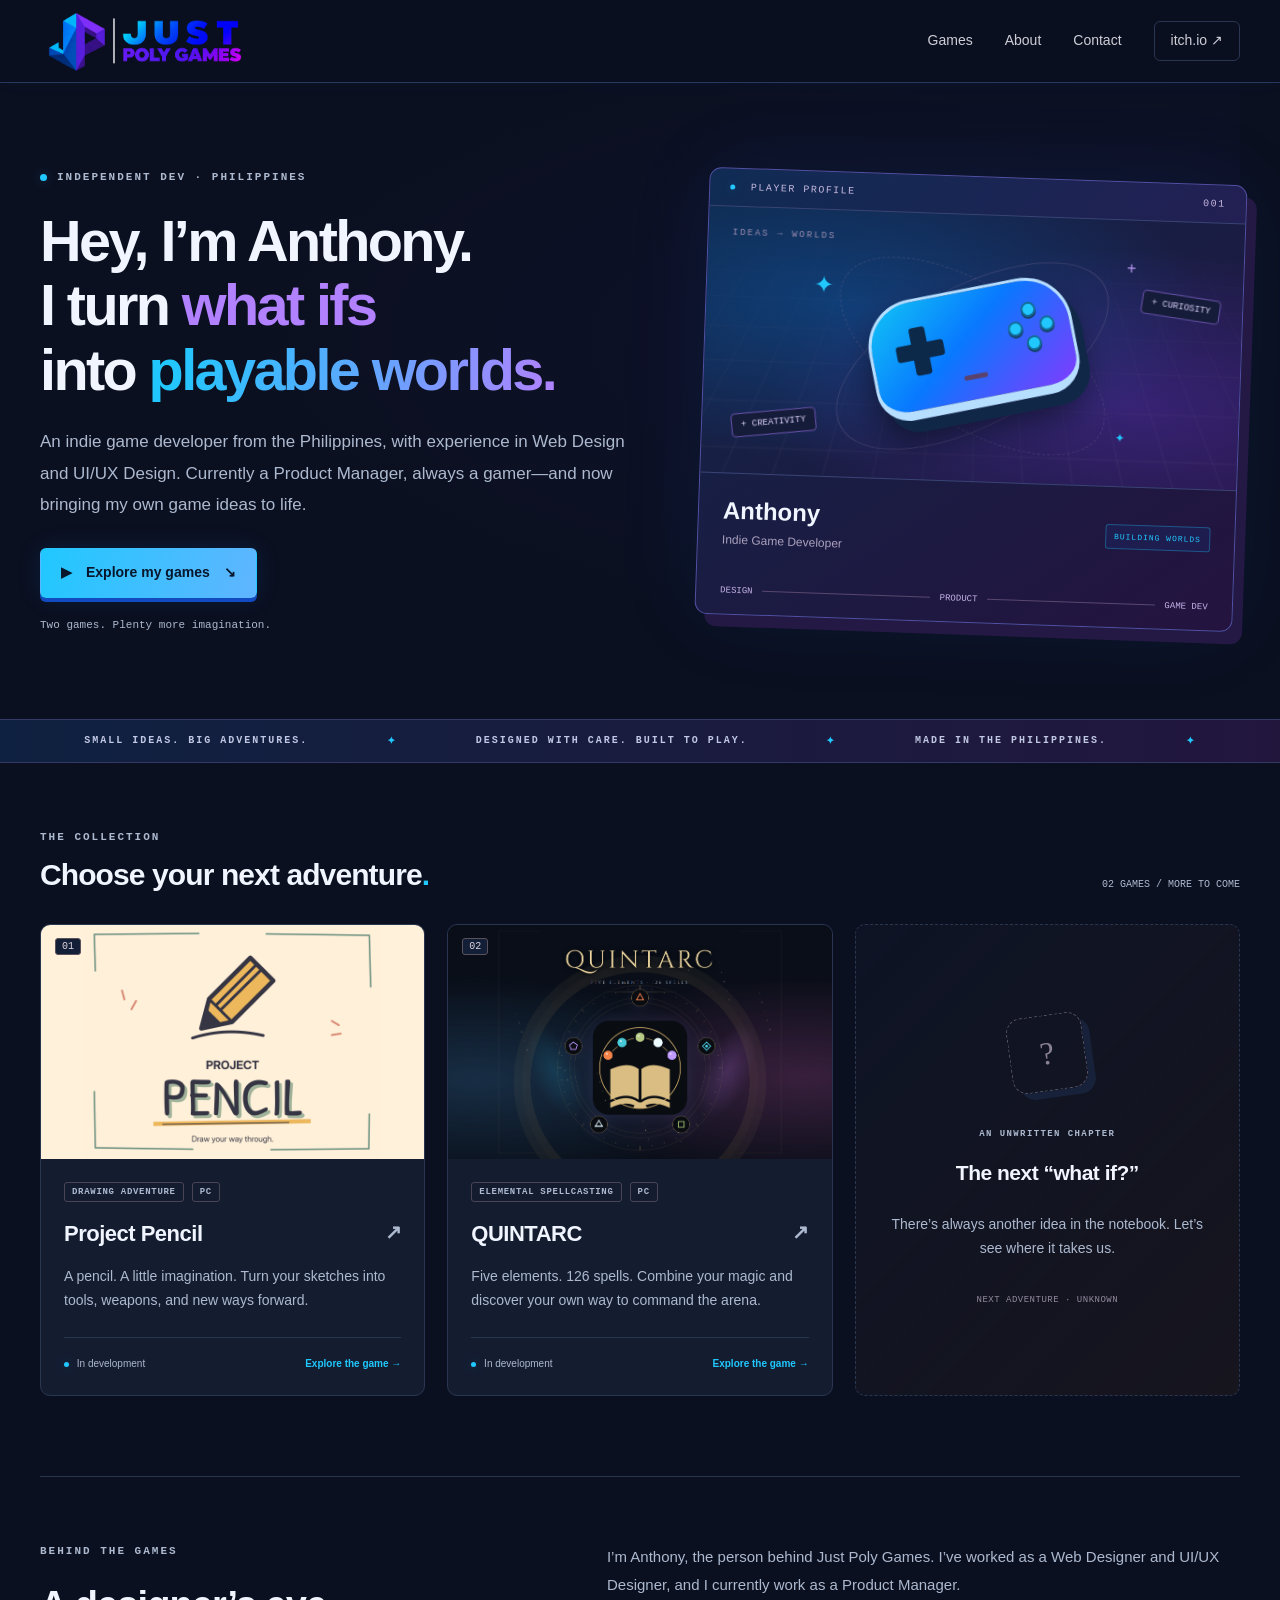
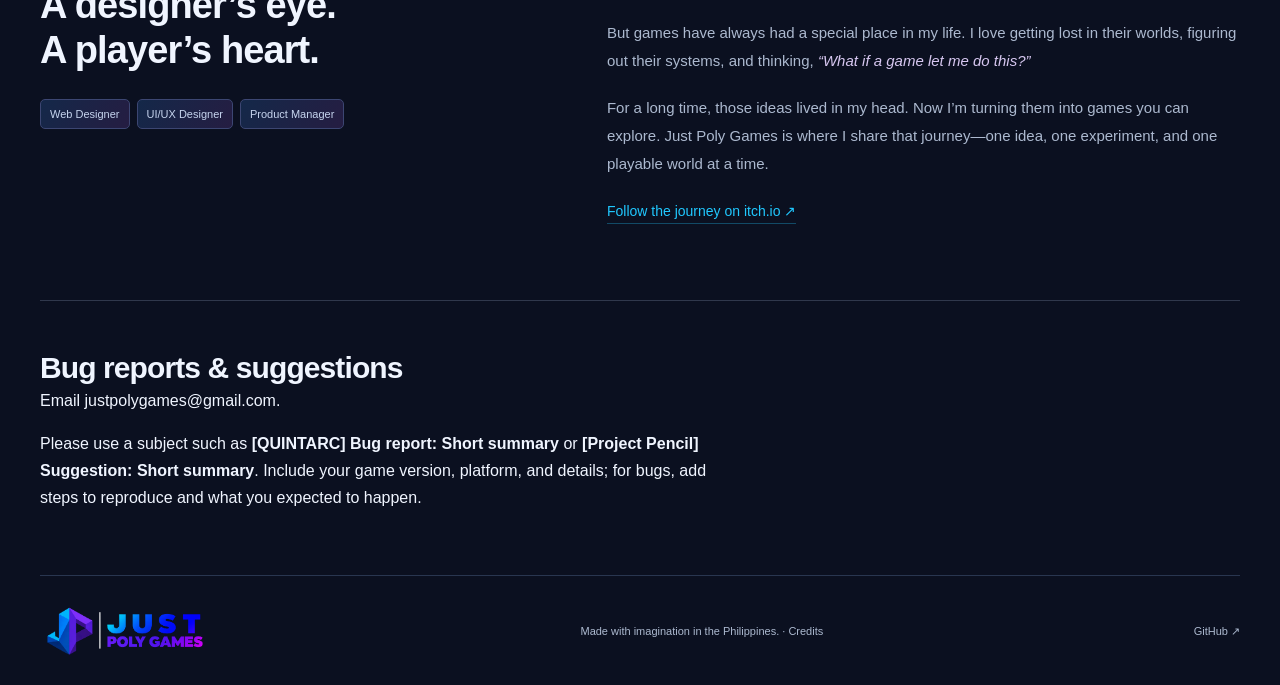
==== commit 071390d0: "Refresh QUINTARC cover and guide for current 0.1.7 gameplay" ====
--- a/index.html
+++ b/index.html
@@ -1,4 +1,5 @@
-<!doctype html>
+<!DOCTYPE html>
+
 <html lang="en"><head>
 <meta charset="utf-8">
 <meta name="viewport" content="width=device-width, initial-scale=1">
@@ -25,7 +26,7 @@
 <meta name="twitter:image" content="https://justpolygames.github.io/assets/just-poly-icon.png">
 <meta name="twitter:image:alt" content="Just Poly Games cyan, blue, and violet JP icon">
 <link rel="icon" href="/assets/just-poly-icon.png" type="image/png">
-<link rel="stylesheet" href="/style.css?v=4c6f703e5e93">
+<link rel="stylesheet" href="/style.css?v=8f3b533b7d04">
 <script src="/site.js?v=4e0687dd5b8b" defer></script>
 <script type="application/ld+json">
 {
@@ -89,4 +90,4 @@
 }
 </script>
 </head>
-<body><a class="skip" href="#main">Skip to content</a><header class="site-header"><div class="wrap header-inner"><a class="brand" href="/" aria-label="Just Poly Games home"><img class="brand-logo" src="/assets/just-poly-games.png?v=53f25c708ec6" width="2172" height="724" alt="Just Poly Games"></a><nav aria-label="Main navigation"><a href="/#games">Games</a><a href="/#about">About</a><a href="#contact">Contact</a><a class="nav-external" href="https://justpolygames.itch.io/" target="_blank" rel="noopener noreferrer">itch.io <span aria-hidden="true">↗</span></a></nav></div></header><main id="main"><section class="wrap hero"><div class="hero-copy"><p class="eyebrow"><span class="dot"></span> INDEPENDENT DEV · PHILIPPINES</p><h1>Hey, I’m Anthony.<br>I turn <span class="idea-accent">what ifs</span><br>into <span class="highlight">playable worlds.</span></h1><p class="intro">An indie game developer from the Philippines, with experience in Web Design and UI/UX Design. Currently a Product Manager, always a gamer—and now bringing my own game ideas to life.</p><a class="button primary" href="#games"><span aria-hidden="true">▶</span> Explore my games <span aria-hidden="true">↘</span></a><span class="hero-note">Two games. Plenty more imagination.</span></div><div class="player-panel"><div class="panel-bar"><span><span class="dot"></span> PLAYER PROFILE</span><span>001</span></div><div class="scene" aria-hidden="true"><div class="scene-grid"></div><span class="star s1">✦</span><span class="star s2">+</span><span class="star s3">✦</span><span class="scene-label">IDEAS → WORLDS</span><div class="orbit o1"></div><div class="orbit o2"></div><div class="controller"><div class="dpad"></div><div class="pad-button b1"></div><div class="pad-button b2"></div><div class="pad-button b3"></div><div class="pad-button b4"></div><div class="pad-line"></div></div><span class="floating-tag tag1">+ CURIOSITY</span><span class="floating-tag tag2">+ CREATIVITY</span></div><div class="player-info"><div><strong>Anthony</strong><span>Indie Game Developer</span></div><span class="status">BUILDING WORLDS</span></div><div class="skill-tree"><span>DESIGN</span><i></i><span>PRODUCT</span><i></i><span>GAME DEV</span></div></div></section><div class="ticker" aria-hidden="true"><div>SMALL IDEAS. BIG ADVENTURES. <span>✦</span> DESIGNED WITH CARE. BUILT TO PLAY. <span>✦</span> MADE IN THE PHILIPPINES. <span>✦</span></div></div><section class="wrap games-section" id="games"><div class="section-heading"><div><p class="eyebrow">THE COLLECTION</p><h2>Choose your next adventure<span class="accent">.</span></h2></div><span class="counter">02 GAMES / MORE TO COME</span></div><div class="games-grid"><a class="game-card pencil-card" href="/games/project-pencil/"><div class="card-art pencil-art"><span class="card-number">01</span><img src="/assets/project-pencil.png" width="630" height="500" alt="Project Pencil — Draw your way through"></div><div class="card-copy"><div class="tags"><span>DRAWING ADVENTURE</span><span>PC</span></div><h3>Project Pencil <span aria-hidden="true">↗</span></h3><p>A pencil. A little imagination. Turn your sketches into tools, weapons, and new ways forward.</p><div class="card-bottom"><span><i class="dot"></i> In development</span><strong>Explore the game →</strong></div></div></a><a class="game-card quintarc-card" href="/games/quintarc/"><div class="card-art quintarc-art"><span class="card-number">02</span><img src="/assets/quintarc-hero-wide.png" width="1260" height="1000" alt="QUINTARC’s grimoire and five elemental seals"></div><div class="card-copy"><div class="tags"><span>ELEMENTAL SPELLCASTING</span><span>PC</span></div><h3>QUINTARC <span aria-hidden="true">↗</span></h3><p>Five elements. 126 spells. Combine your magic and discover your own way to command the arena.</p><div class="card-bottom"><span><i class="dot"></i> In development</span><strong>Explore the game →</strong></div></div></a><article class="game-card next-card"><div class="locked-icon" aria-hidden="true">?</div><p class="eyebrow">AN UNWRITTEN CHAPTER</p><h3>The next “what if?”</h3><p>There’s always another idea in the notebook. Let’s see where it takes us.</p><span class="next-label">NEXT ADVENTURE · UNKNOWN</span></article></div></section><section class="wrap about-section" id="about"><div><p class="eyebrow">BEHIND THE GAMES</p><h2>A designer’s eye.<br>A player’s heart.</h2><div class="career"><span>Web Designer</span><span>UI/UX Designer</span><span>Product Manager</span></div></div><div class="about-copy"><p>I’m Anthony, the person behind Just Poly Games. I’ve worked as a Web Designer and UI/UX Designer, and I currently work as a Product Manager.</p><p>But games have always had a special place in my life. I love getting lost in their worlds, figuring out their systems, and thinking, <em>“What if a game let me do this?”</em></p><p>For a long time, those ideas lived in my head. Now I’m turning them into games you can explore. Just Poly Games is where I share that journey—one idea, one experiment, and one playable world at a time.</p><a class="text-link" href="https://justpolygames.itch.io/" target="_blank" rel="noopener noreferrer">Follow the journey on itch.io <span aria-hidden="true">↗</span></a></div></section><section class="wrap contact-section" id="contact"><h2>Bug reports &amp; suggestions</h2><p>Email <a href="mailto:justpolygames@gmail.com">justpolygames@gmail.com</a>.</p><p>Please use a subject such as <strong>[QUINTARC] Bug report: Short summary</strong> or <strong>[Project Pencil] Suggestion: Short summary</strong>. Include your game version, platform, and details; for bugs, add steps to reproduce and what you expected to happen.</p></section></main><footer class="wrap footer"><a class="brand" href="/" aria-label="Just Poly Games home"><img class="brand-logo" src="/assets/just-poly-games.png?v=53f25c708ec6" width="2172" height="724" alt="Just Poly Games"></a><span>Made with imagination in the Philippines. · <a href="/credits/">Credits</a></span><a href="https://github.com/justpolygames" target="_blank" rel="noopener noreferrer">GitHub ↗</a></footer></body></html>+<body><a class="skip" href="#main">Skip to content</a><header class="site-header"><div class="wrap header-inner"><a aria-label="Just Poly Games home" class="brand" href="/"><img alt="Just Poly Games" class="brand-logo" height="724" src="/assets/just-poly-games.png?v=53f25c708ec6" width="2172"/></a><nav aria-label="Main navigation"><a href="/#games">Games</a><a href="/#about">About</a><a href="#contact">Contact</a><a class="nav-external" href="https://justpolygames.itch.io/" rel="noopener noreferrer" target="_blank">itch.io <span aria-hidden="true">↗</span></a></nav></div></header><main id="main"><section class="wrap hero"><div class="hero-copy"><p class="eyebrow"><span class="dot"></span> INDEPENDENT DEV · PHILIPPINES</p><h1>Hey, I’m Anthony.<br/>I turn <span class="idea-accent">what ifs</span><br/>into <span class="highlight">playable worlds.</span></h1><p class="intro">An indie game developer from the Philippines, with experience in Web Design and UI/UX Design. Currently a Product Manager, always a gamer—and now bringing my own game ideas to life.</p><a class="button primary" href="#games"><span aria-hidden="true">▶</span> Explore my games <span aria-hidden="true">↘</span></a><span class="hero-note">Two games. Plenty more imagination.</span></div><div class="player-panel"><div class="panel-bar"><span><span class="dot"></span> PLAYER PROFILE</span><span>001</span></div><div aria-hidden="true" class="scene"><div class="scene-grid"></div><span class="star s1">✦</span><span class="star s2">+</span><span class="star s3">✦</span><span class="scene-label">IDEAS → WORLDS</span><div class="orbit o1"></div><div class="orbit o2"></div><div class="controller"><div class="dpad"></div><div class="pad-button b1"></div><div class="pad-button b2"></div><div class="pad-button b3"></div><div class="pad-button b4"></div><div class="pad-line"></div></div><span class="floating-tag tag1">+ CURIOSITY</span><span class="floating-tag tag2">+ CREATIVITY</span></div><div class="player-info"><div><strong>Anthony</strong><span>Indie Game Developer</span></div><span class="status">BUILDING WORLDS</span></div><div class="skill-tree"><span>DESIGN</span><i></i><span>PRODUCT</span><i></i><span>GAME DEV</span></div></div></section><div aria-hidden="true" class="ticker"><div>SMALL IDEAS. BIG ADVENTURES. <span>✦</span> DESIGNED WITH CARE. BUILT TO PLAY. <span>✦</span> MADE IN THE PHILIPPINES. <span>✦</span></div></div><section class="wrap games-section" id="games"><div class="section-heading"><div><p class="eyebrow">THE COLLECTION</p><h2>Choose your next adventure<span class="accent">.</span></h2></div><span class="counter">02 GAMES / MORE TO COME</span></div><div class="games-grid"><a class="game-card pencil-card" href="/games/project-pencil/"><div class="card-art pencil-art"><span class="card-number">01</span><img alt="Project Pencil — Draw your way through" height="500" src="/assets/project-pencil.png" width="630"/></div><div class="card-copy"><div class="tags"><span>DRAWING ADVENTURE</span><span>PC</span></div><h3>Project Pencil <span aria-hidden="true">↗</span></h3><p>A pencil. A little imagination. Turn your sketches into tools, weapons, and new ways forward.</p><div class="card-bottom"><span><i class="dot"></i> In development</span><strong>Explore the game →</strong></div></div></a><a class="game-card quintarc-card" href="/games/quintarc/"><div class="card-art quintarc-art"><span class="card-number">02</span><img alt="QUINTARC’s grimoire and five elemental seals" height="1000" src="/assets/quintarc-hero-wide.png" width="1260"/></div><div class="card-copy"><div class="tags"><span>ELEMENTAL SPELLCASTING</span><span>PC</span></div><h3>QUINTARC <span aria-hidden="true">↗</span></h3><p>Five elements. 126 spells. Combine your magic and discover your own way to command the arena.</p><div class="card-bottom"><span><i class="dot"></i> In development</span><strong>Explore the game →</strong></div></div></a><article class="game-card next-card"><div aria-hidden="true" class="locked-icon">?</div><p class="eyebrow">AN UNWRITTEN CHAPTER</p><h3>The next “what if?”</h3><p>There’s always another idea in the notebook. Let’s see where it takes us.</p><span class="next-label">NEXT ADVENTURE · UNKNOWN</span></article></div></section><section class="wrap about-section" id="about"><div><p class="eyebrow">BEHIND THE GAMES</p><h2>A designer’s eye.<br/>A player’s heart.</h2><div class="career"><span>Web Designer</span><span>UI/UX Designer</span><span>Product Manager</span></div></div><div class="about-copy"><p>I’m Anthony, the person behind Just Poly Games. I’ve worked as a Web Designer and UI/UX Designer, and I currently work as a Product Manager.</p><p>But games have always had a special place in my life. I love getting lost in their worlds, figuring out their systems, and thinking, <em>“What if a game let me do this?”</em></p><p>For a long time, those ideas lived in my head. Now I’m turning them into games you can explore. Just Poly Games is where I share that journey—one idea, one experiment, and one playable world at a time.</p><a class="text-link" href="https://justpolygames.itch.io/" rel="noopener noreferrer" target="_blank">Follow the journey on itch.io <span aria-hidden="true">↗</span></a></div></section><section class="wrap contact-section" id="contact"><h2>Bug reports &amp; suggestions</h2><p>Email <a href="mailto:justpolygames@gmail.com">justpolygames@gmail.com</a>.</p><p>Please use a subject such as <strong>[QUINTARC] Bug report: Short summary</strong> or <strong>[Project Pencil] Suggestion: Short summary</strong>. Include your game version, platform, and details; for bugs, add steps to reproduce and what you expected to happen.</p></section></main><footer class="wrap footer"><a aria-label="Just Poly Games home" class="brand" href="/"><img alt="Just Poly Games" class="brand-logo" height="724" src="/assets/just-poly-games.png?v=53f25c708ec6" width="2172"/></a><span>Made with imagination in the Philippines. · <a href="/credits/">Credits</a></span><a href="https://github.com/justpolygames" rel="noopener noreferrer" target="_blank">GitHub ↗</a></footer></body></html>
--- a/style.css
+++ b/style.css
@@ -1,4 +1,4 @@
-:root{color-scheme:dark;--bg:#0b1020;--panel:#141c30;--line:#293650;--text:#f0f5ff;--muted:#acb9cf;--cyan:#20c8ff;--purple:#b181ff;--blue:#0879ff;--violet:#803bff}*{box-sizing:border-box}html{scroll-behavior:smooth;scroll-padding-top:92px}body{margin:0;background:var(--bg);color:var(--text);font-family:Arial,Helvetica,sans-serif;font-size:16px;line-height:1.65}a{color:inherit;text-decoration:none}button,input{font:inherit}a,button,input,summary{-webkit-tap-highlight-color:transparent}a:focus-visible,button:focus-visible,input:focus-visible,summary:focus-visible{outline:3px solid var(--cyan);outline-offset:6px}.wrap{width:min(1200px,calc(100% - 80px));margin-inline:auto}.site-header{border-bottom:1px solid var(--line);background:#0b1020f5;position:sticky;top:0;z-index:20;backdrop-filter:blur(16px)}.header-inner{height:82px;display:flex;justify-content:space-between;align-items:center;gap:20px}.brand{display:flex;align-items:center;gap:10px;font-size:14px;font-weight:900;letter-spacing:1.2px}.brand-light{font-weight:400;color:var(--muted)}nav{display:flex;gap:32px;align-items:center}nav>a{font-size:14px;color:#ceced8}nav>a:hover{color:var(--cyan)}.nav-external{border:1px solid var(--line);padding:7px 16px;border-radius:6px}.hero{display:grid;grid-template-columns:1.12fr 1fr;gap:60px;align-items:center;padding-block:86px 88px}.eyebrow{font:11px/1.6 'Courier New',monospace;letter-spacing:2px;font-weight:700;color:var(--muted);display:flex;gap:10px;align-items:center;margin:0 0 22px}.dot{display:inline-block;width:7px;height:7px;border-radius:50%;background:var(--cyan);box-shadow:0 0 12px #20c8ff44;flex-shrink:0}h1,h2,h3,p{margin-top:0}h1{font-size:clamp(38px,4.5vw,64px);line-height:1.12;letter-spacing:-2.6px;margin-bottom:24px;font-weight:800}.serif{font-family:Georgia,serif;font-weight:400;font-style:italic;color:var(--purple)}.highlight{color:var(--cyan)}.intro{color:var(--muted);font-size:17px;line-height:1.85;margin-bottom:28px}.button{display:inline-flex;align-items:center;justify-content:center;gap:14px;border:1px solid transparent;border-radius:6px;padding:12px 20px;font-size:14px;font-weight:700;cursor:pointer;min-height:46px}.primary{background:var(--cyan);color:#061827;box-shadow:0 4px 0 #087ab8}.primary:hover{background:#75ddff;transform:translateY(-2px)}.secondary{background:#192941;border-color:#3b5273;color:var(--text)}.secondary:hover{border-color:var(--cyan)}.hero-note{display:block;color:var(--muted);font:11px 'Courier New',monospace;margin-top:21px}.player-panel{position:relative;transform:rotate(2deg);border:1px solid #354c77;border-radius:12px;background:#131e37;box-shadow:10px 12px 0 #17223c,0 0 100px #286aff20;overflow:hidden}.panel-bar{display:flex;align-items:center;justify-content:space-between;border-bottom:1px solid #2a3e60;padding:13px 20px;font:10px 'Courier New',monospace;letter-spacing:1.5px;color:#c7b9df}.panel-bar .dot{margin-right:8px;width:5px;height:5px}.scene{position:relative;height:266px;overflow:hidden;background:radial-gradient(ellipse at center,#174a8575,transparent 70%)}.scene-grid{position:absolute;inset:0;background-image:linear-gradient(#74638c1a 1px,transparent 1px),linear-gradient(90deg,#74638c1a 1px,transparent 1px);background-size:30px 30px;transform:perspective(270px) rotateX(30deg) scale(1.3);mask-image:linear-gradient(transparent,#000)}.scene-label{position:absolute;top:21px;left:24px;font:9px 'Courier New',monospace;letter-spacing:2px;color:#9a8caf}.star{position:absolute;color:var(--cyan)}.s1{top:55px;left:20%;font-size:24px}.s2{right:20%;top:35px;color:#bc9bf5}.s3{bottom:37px;right:21%;font-size:12px}.orbit{position:absolute;border:1px solid #82719a4d;border-radius:50%;width:300px;height:140px;left:50%;top:53%;transform:translate(-50%,-50%) rotate(-30deg)}.o2{transform:translate(-50%,-50%) rotate(30deg);border-style:dashed}.controller{width:206px;height:120px;background:linear-gradient(145deg,#11c4f5,#5542df);border:3px solid #b6deff;border-bottom-width:9px;border-radius:48px 48px 33px 33px;position:absolute;left:50%;top:50%;transform:translate(-50%,-50%) rotate(-13deg);box-shadow:8px 13px 0 #102747,0 20px 35px #0008}.dpad{position:absolute;width:48px;height:16px;background:#0d294a;top:42px;left:24px;border-radius:3px}.dpad:before{content:'';position:absolute;width:16px;height:48px;background:#0d294a;left:16px;top:-16px;border-radius:3px}.pad-button{position:absolute;width:15px;height:15px;background:var(--cyan);border-radius:50%;border:2px solid #136c9a;box-shadow:0 2px 0 #17416a}.b1{right:31px;top:22px}.b2{right:15px;top:39px}.b3{right:47px;top:39px}.b4{right:31px;top:56px}.pad-line{position:absolute;background:#59436e;width:24px;height:5px;border-radius:4px;bottom:20px;left:86px}.floating-tag{position:absolute;font:9px 'Courier New',monospace;color:#d0c4e2;border:1px solid #3c6291;background:#142943;padding:6px 9px;border-radius:4px}.tag1{right:21px;top:73px;transform:rotate(7deg)}.tag2{left:29px;bottom:40px;transform:rotate(-7deg)}.player-info{border-top:1px solid #2a3e60;padding:21px 24px;display:flex;justify-content:space-between;align-items:center;gap:12px}.player-info strong{display:block;font-size:24px;line-height:1.3}.player-info span:not(.status){font-size:12px;color:#aaa1bd}.status{font:8px 'Courier New',monospace;letter-spacing:1px;color:var(--cyan);border:1px solid #20c8ff45;background:#20c8ff0a;padding:7px 8px;border-radius:3px}.skill-tree{padding:12px 24px 18px;display:flex;align-items:center;gap:10px;font:9px 'Courier New',monospace;color:#c5b2e7}.skill-tree i{height:1px;background:#59476e;flex:1}.ticker{border-block:1px solid #283b5b;background:#121c32;overflow:hidden}.ticker>div{max-width:1200px;margin:auto;display:flex;justify-content:space-around;gap:30px;white-space:nowrap;padding:15px 20px;color:#b4a7c9;font:10px 'Courier New',monospace;font-weight:700;letter-spacing:2px}.ticker span{color:var(--cyan)}.games-section{padding-block:66px 80px;scroll-margin-top:20px}.section-heading{display:flex;align-items:flex-end;justify-content:space-between;gap:24px;margin-bottom:30px}.section-heading .eyebrow{margin-bottom:10px}h2{font-size:30px;letter-spacing:-.9px;line-height:1.25;margin-bottom:0}.accent{color:var(--cyan)}.counter{color:var(--muted);font:10px 'Courier New',monospace;white-space:nowrap;margin-bottom:4px}.games-grid{display:grid;grid-template-columns:repeat(3,minmax(0,1fr));gap:22px}.game-card{border:1px solid var(--line);border-radius:10px;background:var(--panel);overflow:hidden;transition:transform .18s,border-color .18s;min-width:0}.game-card[href]:hover{transform:translateY(-6px);border-color:var(--purple)}.card-art{height:234px;position:relative;overflow:hidden;display:flex;align-items:center;justify-content:center}.card-number{position:absolute;left:14px;top:13px;z-index:2;font:10px 'Courier New',monospace;border:1px solid #59525b;padding:2px 6px;border-radius:3px;color:#ded4df;background:#131e37}.pencil-art{background:#fff1da}.pencil-art img{width:auto;max-width:100%;height:100%;object-fit:contain}.quintarc-art{background:radial-gradient(ellipse,#332945,#15111e 73%)}.quintarc-art img{height:177px;width:177px;object-fit:contain;mix-blend-mode:screen;margin-bottom:28px}.art-wordmark{position:absolute;bottom:14px;color:#e2c88f;font-family:Georgia,serif;letter-spacing:6px;font-size:19px}.card-copy{padding:23px}.tags{display:flex;flex-wrap:wrap;gap:8px;font:9px 'Courier New',monospace;font-weight:700;letter-spacing:.7px;color:var(--muted);margin-bottom:14px}.tags>span{border:1px solid #494452;border-radius:3px;padding:4px 7px}.card-copy h3{font-size:22px;letter-spacing:-.5px;display:flex;justify-content:space-between;margin-bottom:12px}.card-copy h3 span{font-size:20px;color:var(--muted)}.card-copy p,.next-card>p:not(.eyebrow){color:var(--muted);font-size:14px;line-height:1.75}.card-bottom{border-top:1px solid var(--line);padding-top:18px;margin-top:24px;display:flex;justify-content:space-between;align-items:center;gap:8px;font-size:10px}.card-bottom>span{color:var(--muted);white-space:nowrap}.card-bottom .dot{width:5px;height:5px;margin-right:5px}.card-bottom strong{color:var(--cyan);font-size:10px}.next-card{display:flex;flex-direction:column;align-items:center;justify-content:center;text-align:center;border-style:dashed;background:linear-gradient(135deg,#141c3055,#17151e);padding:32px}.locked-icon{width:76px;height:76px;border:1px dashed #575263;border-radius:15px;display:grid;place-items:center;color:#898195;font:32px Georgia,serif;transform:rotate(-8deg);margin-bottom:36px;box-shadow:7px 7px 0 #17223a}.next-card .eyebrow{font-size:9px;letter-spacing:1.4px;margin-bottom:14px}.next-card h3{font-size:21px;letter-spacing:-.5px}.next-label{color:#93899e;font:9px 'Courier New',monospace;letter-spacing:.5px;margin-top:20px}.about-section{border-top:1px solid var(--line);padding-block:66px 76px;display:grid;grid-template-columns:1fr 1.3fr;gap:80px}.about-section h2{font-size:38px;line-height:1.18;margin-bottom:26px}.career{display:flex;flex-wrap:wrap;gap:7px;max-width:340px}.career span{font-size:11px;color:#b7b0c5;border:1px solid #344766;background:#17243b;border-radius:5px;padding:5px 9px}.about-copy p{color:var(--muted);font-size:15px;line-height:1.85;margin-bottom:20px}.about-copy em{color:#d7c7f0}.text-link{color:var(--cyan);font-size:14px;border-bottom:1px solid #20c8ff50;padding-bottom:4px}.footer{border-top:1px solid var(--line);display:flex;justify-content:space-between;gap:20px;align-items:center;padding-block:26px;color:var(--muted);font-size:11px}.footer .brand{font-size:10px;color:#d6d3df}.footer>a:last-child:hover{color:var(--cyan)}.skip{position:fixed;left:10px;top:-100px;z-index:50;background:var(--cyan);color:#111;padding:10px}.skip:focus{top:10px}.wiki{padding-block:32px 70px}.back-link{font-size:13px;color:var(--muted)}.back-link:hover{color:var(--cyan)}.wiki-hero{display:grid;grid-template-columns:1.3fr 1fr;gap:60px;align-items:center;padding-block:50px}.wiki-hero h1{font-size:60px;margin-bottom:13px}.wiki-hero .eyebrow{margin-bottom:18px;color:var(--purple)}.wiki-hero p:not(.eyebrow){color:var(--muted);max-width:560px}.wiki-hero .wiki-tagline{color:var(--text)!important;font-size:24px;line-height:1.4;margin-bottom:16px}.wiki-hero>img{width:100%;height:270px;object-fit:contain;border-radius:12px;background:#191623}.wiki-hero.project-pencil>img{background:#fff1da}.wiki-hero .tags{margin-top:25px}.wiki-layout{display:grid;grid-template-columns:210px minmax(0,1fr);gap:60px;border-top:1px solid var(--line);padding-top:40px}.wiki-nav{position:sticky;top:115px;display:flex;flex-direction:column;align-items:stretch;gap:4px}.wiki-nav .eyebrow{margin-bottom:12px}.wiki-nav a{font-size:13px;border-left:2px solid #34303f;padding:8px 12px}.wiki-nav a:hover,.wiki-nav a:focus-visible{border-left-color:var(--cyan);background:#14253d}.dev-note{border-left:3px solid var(--purple);background:#201d38;padding:16px 20px;color:#c7bbda;font-size:13px}.wiki-section{margin-bottom:54px;scroll-margin-top:110px}.wiki-section>h2{margin-bottom:24px;padding-top:8px;font-size:29px}.wiki-content p,.wiki-content li{color:#b9b6c7}.wiki-content strong{color:var(--text)}.wiki-content p{line-height:1.8}.wiki-content h3{font-size:18px;margin-top:26px;margin-bottom:10px}.info-grid{display:grid;grid-template-columns:1fr 1fr;gap:16px;margin-bottom:22px}.info-card{border:1px solid var(--line);background:var(--panel);padding:21px;border-radius:8px}.info-card h3{margin-top:0;color:#dacdf3;font-size:16px}.info-card p{margin-bottom:0;font-size:14px}.wiki-content details{border:1px solid var(--line);border-radius:7px;padding:16px 20px;margin-block:12px;background:#111b30}.wiki-content summary{cursor:pointer;font-size:14px;font-weight:600}.wiki-content details p{margin:15px 0 0;font-size:14px}.wiki-content a:not(.button){color:var(--cyan);text-decoration:underline;text-underline-offset:4px}.table-scroll{overflow-x:auto;border:1px solid var(--line);border-radius:8px}table{border-collapse:collapse;width:100%;font-size:14px;text-align:left}th{background:#272131;color:#d4c4ed}td,th{padding:14px 18px;border-bottom:1px solid var(--line)}td{color:#c2bfce}tr:last-child td{border:0}kbd{font:12px/1.5 'Courier New',monospace;background:#202d48;color:#e3d7f3;padding:3px 6px;border-radius:4px;box-decoration-break:clone;-webkit-box-decoration-break:clone}.search-label{display:block;margin-bottom:8px;font-size:14px;color:#e3dbef}.search-row{display:flex;gap:12px}.search-row input{min-width:0;flex:1;background:#111b30;color:var(--text);border:1px solid #625471;border-radius:6px;padding:12px 15px}.search-row input::placeholder{color:#a9a1b5}#spell-count{font:12px 'Courier New',monospace;margin:18px 0 25px;color:var(--cyan)}.spell-list{display:grid;grid-template-columns:1fr 1fr;gap:14px}.spell-card{background:#141c30;border:1px solid var(--line);border-radius:8px;padding:20px}.spell-card h3{margin:0 0 9px;font-size:18px}.spell-card .recipe{font:11px/1.6 'Courier New',monospace;color:var(--purple);margin-bottom:12px}.spell-card p{font-size:13px}.spell-stats{border-top:1px solid var(--line);padding-top:12px;display:flex;flex-direction:column;gap:8px;color:#bcb6c8;font-size:11px}[hidden]{display:none!important}@media(min-width:1450px){.hero{padding-block:100px}.card-art{height:245px}}@media(max-width:1100px){.wrap{width:calc(100% - 48px)}.hero{gap:35px}.card-copy{padding:17px}.card-bottom{align-items:flex-start;flex-direction:column}.section-heading h2{font-size:27px}.counter{font-size:9px}.wiki-layout{gap:32px;grid-template-columns:175px minmax(0,1fr)}}@media(max-width:800px){.hero{grid-template-columns:1fr;gap:48px;padding-block:50px 60px}.hero-copy{max-width:620px}h1{font-size:55px}.player-panel{max-width:480px;width:100%;margin-inline:auto;transform:rotate(1deg)}.section-heading{display:block}.counter{display:block;margin-top:18px}.games-grid{grid-template-columns:repeat(2,minmax(0,1fr))}.next-card{grid-column:1/-1;min-height:245px}.next-card .locked-icon{margin-bottom:22px;width:50px;height:50px}.next-card>p{max-width:350px}.about-section{grid-template-columns:1fr;gap:32px;padding-block:44px}.about-section h2{font-size:34px}.footer{flex-wrap:wrap}.wiki-hero{gap:25px}.wiki-hero h1{font-size:43px}.wiki-hero>img{height:220px}.wiki-layout{grid-template-columns:1fr;gap:24px}.wiki-nav{position:static;flex-direction:row;flex-wrap:wrap;gap:8px}.wiki-nav .eyebrow{width:100%}.wiki-nav a{border:1px solid var(--line);border-radius:4px;padding:7px 10px;font-size:11px}.wiki-section{scroll-margin-top:100px}}@media(max-width:520px){.wrap{width:calc(100% - 36px)}.header-inner{height:68px;gap:8px}.brand{font-size:10px;letter-spacing:.5px;gap:7px}.brand img{width:26px;height:26px}.brand-light{display:none}nav{gap:16px}nav>a{font-size:12px}.nav-external{padding:5px 8px}.hero{padding-block:42px 48px;gap:38px}h1{font-size:41px;letter-spacing:-1.7px}.hero .eyebrow{font-size:9px;letter-spacing:1.2px}.intro{font-size:15px}.hero-note{font-size:10px}.player-panel{transform:none}.scene{height:240px}.status{font-size:7px}.floating-tag{font-size:8px;padding:5px}.tag1{right:10px;top:63px}.tag2{left:15px;bottom:29px}.games-section{padding-block:40px 48px}.games-grid{grid-template-columns:1fr}.section-heading h2{font-size:27px}.card-art{height:240px}.card-copy{padding:22px}.card-bottom{flex-direction:row;align-items:center}.next-card{grid-column:auto;min-height:300px}.ticker>div{justify-content:flex-start;font-size:9px}.about-section h2{font-size:32px}.footer{gap:15px;font-size:10px}.footer>span{order:3;width:100%}.wiki{padding-top:24px}.wiki-hero{grid-template-columns:1fr;padding-block:32px}.wiki-hero h1{font-size:43px}.wiki-hero>img{height:230px}.wiki-hero .wiki-tagline{font-size:22px}.wiki-layout{padding-top:28px}.info-grid,.spell-list{grid-template-columns:1fr}.wiki-section>h2{font-size:26px}.wiki-content p{font-size:15px}.wiki-content th,.wiki-content td{padding:12px;font-size:12px}.wiki-content kbd{font-size:10px}.search-row{gap:8px}.search-row input{font-size:13px;padding:10px}.search-row .button{padding:10px 13px}.info-card{padding:18px}}@media(prefers-reduced-motion:reduce){html{scroll-behavior:auto}*,*:before,*:after{transition:none!important;animation:none!important}}
+:root{color-scheme:dark;--bg:#0b1020;--panel:#141c30;--line:#293650;--text:#f0f5ff;--muted:#acb9cf;--cyan:#20c8ff;--purple:#b181ff;--blue:#0879ff;--violet:#803bff}*{box-sizing:border-box}html{scroll-behavior:smooth;scroll-padding-top:92px}body{margin:0;background:var(--bg);color:var(--text);font-family:Arial,Helvetica,sans-serif;font-size:16px;line-height:1.65}a{color:inherit;text-decoration:none}button,input{font:inherit}a,button,input,summary{-webkit-tap-highlight-color:transparent}a:focus-visible,button:focus-visible,input:focus-visible,summary:focus-visible{outline:3px solid var(--cyan);outline-offset:6px}.wrap{width:min(1200px,calc(100% - 80px));margin-inline:auto}.site-header{border-bottom:1px solid var(--line);background:#0b1020f5;position:sticky;top:0;z-index:20;backdrop-filter:blur(16px)}.header-inner{height:82px;display:flex;justify-content:space-between;align-items:center;gap:20px}.brand{display:flex;align-items:center;gap:10px;font-size:14px;font-weight:900;letter-spacing:1.2px}.brand-light{font-weight:400;color:var(--muted)}nav{display:flex;gap:32px;align-items:center}nav>a{font-size:14px;color:#ceced8}nav>a:hover{color:var(--cyan)}.nav-external{border:1px solid var(--line);padding:7px 16px;border-radius:6px}.hero{display:grid;grid-template-columns:1.12fr 1fr;gap:60px;align-items:center;padding-block:86px 88px}.eyebrow{font:11px/1.6 'Courier New',monospace;letter-spacing:2px;font-weight:700;color:var(--muted);display:flex;gap:10px;align-items:center;margin:0 0 22px}.dot{display:inline-block;width:7px;height:7px;border-radius:50%;background:var(--cyan);box-shadow:0 0 12px #20c8ff44;flex-shrink:0}h1,h2,h3,p{margin-top:0}h1{font-size:clamp(38px,4.5vw,64px);line-height:1.12;letter-spacing:-2.6px;margin-bottom:24px;font-weight:800}.serif{font-family:Georgia,serif;font-weight:400;font-style:italic;color:var(--purple)}.highlight{color:var(--cyan)}.intro{color:var(--muted);font-size:17px;line-height:1.85;margin-bottom:28px}.button{display:inline-flex;align-items:center;justify-content:center;gap:14px;border:1px solid transparent;border-radius:6px;padding:12px 20px;font-size:14px;font-weight:700;cursor:pointer;min-height:46px}.primary{background:var(--cyan);color:#061827;box-shadow:0 4px 0 #087ab8}.primary:hover{background:#75ddff;transform:translateY(-2px)}.secondary{background:#192941;border-color:#3b5273;color:var(--text)}.secondary:hover{border-color:var(--cyan)}.hero-note{display:block;color:var(--muted);font:11px 'Courier New',monospace;margin-top:21px}.player-panel{position:relative;transform:rotate(2deg);border:1px solid #354c77;border-radius:12px;background:#131e37;box-shadow:10px 12px 0 #17223c,0 0 100px #286aff20;overflow:hidden}.panel-bar{display:flex;align-items:center;justify-content:space-between;border-bottom:1px solid #2a3e60;padding:13px 20px;font:10px 'Courier New',monospace;letter-spacing:1.5px;color:#c7b9df}.panel-bar .dot{margin-right:8px;width:5px;height:5px}.scene{position:relative;height:266px;overflow:hidden;background:radial-gradient(ellipse at center,#174a8575,transparent 70%)}.scene-grid{position:absolute;inset:0;background-image:linear-gradient(#74638c1a 1px,transparent 1px),linear-gradient(90deg,#74638c1a 1px,transparent 1px);background-size:30px 30px;transform:perspective(270px) rotateX(30deg) scale(1.3);mask-image:linear-gradient(transparent,#000)}.scene-label{position:absolute;top:21px;left:24px;font:9px 'Courier New',monospace;letter-spacing:2px;color:#9a8caf}.star{position:absolute;color:var(--cyan)}.s1{top:55px;left:20%;font-size:24px}.s2{right:20%;top:35px;color:#bc9bf5}.s3{bottom:37px;right:21%;font-size:12px}.orbit{position:absolute;border:1px solid #82719a4d;border-radius:50%;width:300px;height:140px;left:50%;top:53%;transform:translate(-50%,-50%) rotate(-30deg)}.o2{transform:translate(-50%,-50%) rotate(30deg);border-style:dashed}.controller{width:206px;height:120px;background:linear-gradient(145deg,#11c4f5,#5542df);border:3px solid #b6deff;border-bottom-width:9px;border-radius:48px 48px 33px 33px;position:absolute;left:50%;top:50%;transform:translate(-50%,-50%) rotate(-13deg);box-shadow:8px 13px 0 #102747,0 20px 35px #0008}.dpad{position:absolute;width:48px;height:16px;background:#0d294a;top:42px;left:24px;border-radius:3px}.dpad:before{content:'';position:absolute;width:16px;height:48px;background:#0d294a;left:16px;top:-16px;border-radius:3px}.pad-button{position:absolute;width:15px;height:15px;background:var(--cyan);border-radius:50%;border:2px solid #136c9a;box-shadow:0 2px 0 #17416a}.b1{right:31px;top:22px}.b2{right:15px;top:39px}.b3{right:47px;top:39px}.b4{right:31px;top:56px}.pad-line{position:absolute;background:#59436e;width:24px;height:5px;border-radius:4px;bottom:20px;left:86px}.floating-tag{position:absolute;font:9px 'Courier New',monospace;color:#d0c4e2;border:1px solid #3c6291;background:#142943;padding:6px 9px;border-radius:4px}.tag1{right:21px;top:73px;transform:rotate(7deg)}.tag2{left:29px;bottom:40px;transform:rotate(-7deg)}.player-info{border-top:1px solid #2a3e60;padding:21px 24px;display:flex;justify-content:space-between;align-items:center;gap:12px}.player-info strong{display:block;font-size:24px;line-height:1.3}.player-info span:not(.status){font-size:12px;color:#aaa1bd}.status{font:8px 'Courier New',monospace;letter-spacing:1px;color:var(--cyan);border:1px solid #20c8ff45;background:#20c8ff0a;padding:7px 8px;border-radius:3px}.skill-tree{padding:12px 24px 18px;display:flex;align-items:center;gap:10px;font:9px 'Courier New',monospace;color:#c5b2e7}.skill-tree i{height:1px;background:#59476e;flex:1}.ticker{border-block:1px solid #283b5b;background:#121c32;overflow:hidden}.ticker>div{max-width:1200px;margin:auto;display:flex;justify-content:space-around;gap:30px;white-space:nowrap;padding:15px 20px;color:#b4a7c9;font:10px 'Courier New',monospace;font-weight:700;letter-spacing:2px}.ticker span{color:var(--cyan)}.games-section{padding-block:66px 80px;scroll-margin-top:20px}.section-heading{display:flex;align-items:flex-end;justify-content:space-between;gap:24px;margin-bottom:30px}.section-heading .eyebrow{margin-bottom:10px}h2{font-size:30px;letter-spacing:-.9px;line-height:1.25;margin-bottom:0}.accent{color:var(--cyan)}.counter{color:var(--muted);font:10px 'Courier New',monospace;white-space:nowrap;margin-bottom:4px}.games-grid{display:grid;grid-template-columns:repeat(3,minmax(0,1fr));gap:22px}.game-card{border:1px solid var(--line);border-radius:10px;background:var(--panel);overflow:hidden;transition:transform .18s,border-color .18s;min-width:0}.game-card[href]:hover{transform:translateY(-6px);border-color:var(--purple)}.card-art{height:234px;position:relative;overflow:hidden;display:flex;align-items:center;justify-content:center}.card-number{position:absolute;left:14px;top:13px;z-index:2;font:10px 'Courier New',monospace;border:1px solid #59525b;padding:2px 6px;border-radius:3px;color:#ded4df;background:#131e37}.pencil-art{background:#fff1da}.pencil-art img{width:auto;max-width:100%;height:100%;object-fit:contain}.quintarc-art{background:radial-gradient(ellipse,#332945,#15111e 73%)}.quintarc-art img{height:177px;width:177px;object-fit:contain;mix-blend-mode:screen;margin-bottom:28px}.art-wordmark{position:absolute;bottom:14px;color:#e2c88f;font-family:Georgia,serif;letter-spacing:6px;font-size:19px}.card-copy{padding:23px}.tags{display:flex;flex-wrap:wrap;gap:8px;font:9px 'Courier New',monospace;font-weight:700;letter-spacing:.7px;color:var(--muted);margin-bottom:14px}.tags>span{border:1px solid #494452;border-radius:3px;padding:4px 7px}.card-copy h3{font-size:22px;letter-spacing:-.5px;display:flex;justify-content:space-between;margin-bottom:12px}.card-copy h3 span{font-size:20px;color:var(--muted)}.card-copy p,.next-card>p:not(.eyebrow){color:var(--muted);font-size:14px;line-height:1.75}.card-bottom{border-top:1px solid var(--line);padding-top:18px;margin-top:24px;display:flex;justify-content:space-between;align-items:center;gap:8px;font-size:10px}.card-bottom>span{color:var(--muted);white-space:nowrap}.card-bottom .dot{width:5px;height:5px;margin-right:5px}.card-bottom strong{color:var(--cyan);font-size:10px}.next-card{display:flex;flex-direction:column;align-items:center;justify-content:center;text-align:center;border-style:dashed;background:linear-gradient(135deg,#141c3055,#17151e);padding:32px}.locked-icon{width:76px;height:76px;border:1px dashed #575263;border-radius:15px;display:grid;place-items:center;color:#898195;font:32px Georgia,serif;transform:rotate(-8deg);margin-bottom:36px;box-shadow:7px 7px 0 #17223a}.next-card .eyebrow{font-size:9px;letter-spacing:1.4px;margin-bottom:14px}.next-card h3{font-size:21px;letter-spacing:-.5px}.next-label{color:#93899e;font:9px 'Courier New',monospace;letter-spacing:.5px;margin-top:20px}.about-section{border-top:1px solid var(--line);padding-block:66px 76px;display:grid;grid-template-columns:1fr 1.3fr;gap:80px}.about-section h2{font-size:38px;line-height:1.18;margin-bottom:26px}.career{display:flex;flex-wrap:wrap;gap:7px;max-width:340px}.career span{font-size:11px;color:#b7b0c5;border:1px solid #344766;background:#17243b;border-radius:5px;padding:5px 9px}.about-copy p{color:var(--muted);font-size:15px;line-height:1.85;margin-bottom:20px}.about-copy em{color:#d7c7f0}.text-link{color:var(--cyan);font-size:14px;border-bottom:1px solid #20c8ff50;padding-bottom:4px}.footer{border-top:1px solid var(--line);display:flex;justify-content:space-between;gap:20px;align-items:center;padding-block:26px;color:var(--muted);font-size:11px}.footer .brand{font-size:10px;color:#d6d3df}.footer>a:last-child:hover{color:var(--cyan)}.skip{position:fixed;left:10px;top:-100px;z-index:50;background:var(--cyan);color:#111;padding:10px}.skip:focus{top:10px}.wiki{padding-block:32px 70px}.back-link{font-size:13px;color:var(--muted)}.back-link:hover{color:var(--cyan)}.wiki-hero{display:grid;grid-template-columns:1.3fr 1fr;gap:60px;align-items:center;padding-block:50px}.wiki-hero h1{font-size:60px;margin-bottom:13px}.wiki-hero .eyebrow{margin-bottom:18px;color:var(--purple)}.wiki-hero p:not(.eyebrow){color:var(--muted);max-width:560px}.wiki-hero .wiki-tagline{color:var(--text)!important;font-size:24px;line-height:1.4;margin-bottom:16px}.wiki-hero>img{width:100%;height:270px;object-fit:contain;border-radius:12px;background:#191623}.wiki-hero.project-pencil>img{background:#fff1da}.wiki-hero .tags{margin-top:25px}.wiki-layout{display:grid;grid-template-columns:210px minmax(0,1fr);gap:60px;border-top:1px solid var(--line);padding-top:40px;padding-bottom:48px}.wiki-nav{position:sticky;top:115px;display:flex;flex-direction:column;align-items:stretch;gap:4px}.wiki-nav .eyebrow{margin-bottom:12px}.wiki-nav a{font-size:13px;border-left:2px solid #34303f;padding:8px 12px}.wiki-nav a:hover,.wiki-nav a:focus-visible{border-left-color:var(--cyan);background:#14253d}.dev-note{border-left:3px solid var(--purple);background:#201d38;padding:16px 20px;color:#c7bbda;font-size:13px}.wiki-section{margin-bottom:54px;scroll-margin-top:110px}.wiki-section>h2{margin-bottom:24px;padding-top:8px;font-size:29px}.wiki-content p,.wiki-content li{color:#b9b6c7}.wiki-content strong{color:var(--text)}.wiki-content p{line-height:1.8}.wiki-content h3{font-size:18px;margin-top:26px;margin-bottom:10px}.info-grid{display:grid;grid-template-columns:1fr 1fr;gap:16px;margin-bottom:22px}.info-card{border:1px solid var(--line);background:var(--panel);padding:21px;border-radius:8px}.info-card h3{margin-top:0;color:#dacdf3;font-size:16px}.info-card p{margin-bottom:0;font-size:14px}.wiki-content details{border:1px solid var(--line);border-radius:7px;padding:16px 20px;margin-block:12px;background:#111b30}.wiki-content summary{cursor:pointer;font-size:14px;font-weight:600}.wiki-content details p{margin:15px 0 0;font-size:14px}.wiki-content a:not(.button){color:var(--cyan);text-decoration:underline;text-underline-offset:4px}.table-scroll{overflow-x:auto;border:1px solid var(--line);border-radius:8px}table{border-collapse:collapse;width:100%;font-size:14px;text-align:left}th{background:#272131;color:#d4c4ed}td,th{padding:14px 18px;border-bottom:1px solid var(--line)}td{color:#c2bfce}tr:last-child td{border:0}kbd{font:12px/1.5 'Courier New',monospace;background:#202d48;color:#e3d7f3;padding:3px 6px;border-radius:4px;box-decoration-break:clone;-webkit-box-decoration-break:clone}.search-label{display:block;margin-bottom:8px;font-size:14px;color:#e3dbef}.search-row{display:flex;gap:12px}.search-row input{min-width:0;flex:1;background:#111b30;color:var(--text);border:1px solid #625471;border-radius:6px;padding:12px 15px}.search-row input::placeholder{color:#a9a1b5}#spell-count{font:12px 'Courier New',monospace;margin:18px 0 25px;color:var(--cyan)}.spell-list{display:grid;grid-template-columns:1fr 1fr;grid-auto-rows:1fr;gap:14px}.spell-card{display:flex;flex-direction:column;min-width:0;background:#141c30;border:1px solid var(--line);border-radius:8px;padding:20px}.spell-card[hidden]{display:none}.spell-card h3{margin:0 0 9px;font-size:18px}.spell-card .recipe{font:11px/1.6 'Courier New',monospace;color:var(--purple);margin-bottom:12px}.spell-card p{font-size:13px}.spell-stats{margin-top:auto;border-top:1px solid var(--line);padding-top:12px;display:flex;flex-direction:column;gap:8px;color:#bcb6c8;font-size:11px}[hidden]{display:none!important}@media(min-width:1450px){.hero{padding-block:100px}.card-art{height:245px}}@media(max-width:1100px){.wrap{width:calc(100% - 48px)}.hero{gap:35px}.card-copy{padding:17px}.card-bottom{align-items:flex-start;flex-direction:column}.section-heading h2{font-size:27px}.counter{font-size:9px}.wiki-layout{gap:32px;grid-template-columns:175px minmax(0,1fr)}}@media(max-width:800px){.hero{grid-template-columns:1fr;gap:48px;padding-block:50px 60px}.hero-copy{max-width:620px}h1{font-size:55px}.player-panel{max-width:480px;width:100%;margin-inline:auto;transform:rotate(1deg)}.section-heading{display:block}.counter{display:block;margin-top:18px}.games-grid{grid-template-columns:repeat(2,minmax(0,1fr))}.next-card{grid-column:1/-1;min-height:245px}.next-card .locked-icon{margin-bottom:22px;width:50px;height:50px}.next-card>p{max-width:350px}.about-section{grid-template-columns:1fr;gap:32px;padding-block:44px}.about-section h2{font-size:34px}.footer{flex-wrap:wrap}.wiki-hero{gap:25px}.wiki-hero h1{font-size:43px}.wiki-hero>img{height:220px}.wiki-layout{grid-template-columns:1fr;gap:24px}.wiki-nav{position:static;flex-direction:row;flex-wrap:wrap;gap:8px}.wiki-nav .eyebrow{width:100%}.wiki-nav a{border:1px solid var(--line);border-radius:4px;padding:7px 10px;font-size:11px}.wiki-section{scroll-margin-top:100px}}@media(max-width:520px){.wrap{width:calc(100% - 36px)}.header-inner{height:68px;gap:8px}.brand{font-size:10px;letter-spacing:.5px;gap:7px}.brand img{width:26px;height:26px}.brand-light{display:none}nav{gap:16px}nav>a{font-size:12px}.nav-external{padding:5px 8px}.hero{padding-block:42px 48px;gap:38px}h1{font-size:41px;letter-spacing:-1.7px}.hero .eyebrow{font-size:9px;letter-spacing:1.2px}.intro{font-size:15px}.hero-note{font-size:10px}.player-panel{transform:none}.scene{height:240px}.status{font-size:7px}.floating-tag{font-size:8px;padding:5px}.tag1{right:10px;top:63px}.tag2{left:15px;bottom:29px}.games-section{padding-block:40px 48px}.games-grid{grid-template-columns:1fr}.section-heading h2{font-size:27px}.card-art{height:240px}.card-copy{padding:22px}.card-bottom{flex-direction:row;align-items:center}.next-card{grid-column:auto;min-height:300px}.ticker>div{justify-content:flex-start;font-size:9px}.about-section h2{font-size:32px}.footer{gap:15px;font-size:10px}.footer>span{order:3;width:100%}.wiki{padding-top:24px}.wiki-hero{grid-template-columns:1fr;padding-block:32px}.wiki-hero h1{font-size:43px}.wiki-hero>img{height:230px}.wiki-hero .wiki-tagline{font-size:22px}.wiki-layout{padding-top:28px}.info-grid,.spell-list{grid-template-columns:1fr}.wiki-section>h2{font-size:26px}.wiki-content p{font-size:15px}.wiki-content th,.wiki-content td{padding:12px;font-size:12px}.wiki-content kbd{font-size:10px}.search-row{gap:8px}.search-row input{font-size:13px;padding:10px}.search-row .button{padding:10px 13px}.info-card{padding:18px}}@media(prefers-reduced-motion:reduce){html{scroll-behavior:auto}*,*:before,*:after{transition:none!important;animation:none!important}}
 
 /* Just Poly Games: supplied JP icon, bold wordmark, cyan/blue/violet palette. */
 .brand{gap:7px;letter-spacing:0;flex-shrink:0}
@@ -94,3 +94,35 @@
 
 .contact-section {padding-block: 3rem; border-top: 1px solid var(--border, #30384c);}
 .contact-section p {max-width: 75ch; line-height: 1.7;}
+
+/* Linked platform button reveal */
+a.store-button[href]{position:relative;isolation:isolate;min-width:132px;background:#fff}
+a.store-button[href]::before{content:"";position:absolute;inset:0 auto 0 0;width:46px;background:var(--store-color);z-index:-1;transition:width .3s ease}
+a.store-button[href] .store-icon{background:transparent}
+a.store-button[href] .store-icon img{transition:transform .3s ease,opacity .2s ease}
+a.store-button[href] .store-label{transition:transform .25s ease,opacity .2s ease}
+.store-action{position:absolute;inset:0;display:flex;align-items:center;justify-content:center;gap:8px;padding:10px;color:#fff;font-size:13px;white-space:nowrap;opacity:0;transform:translateX(12px);transition:transform .3s ease,opacity .2s ease;pointer-events:none}
+.store-action>span{font-size:18px;line-height:1}
+a.store-button[href]:is(:hover,:focus-visible)::before{width:100%}
+a.store-button[href]:is(:hover,:focus-visible) .store-icon img{transform:translateX(-60px);opacity:0}
+a.store-button[href]:is(:hover,:focus-visible) .store-label{transform:translateX(14px);opacity:0}
+a.store-button[href]:is(:hover,:focus-visible) .store-action{opacity:1;transform:translateX(0)}
+@media(prefers-reduced-motion:reduce){a.store-button[href]::before,a.store-button[href] .store-icon img,a.store-button[href] .store-label,.store-action{transition:none}}
+
+.wiki-content{min-width:0}
+
+main.wrap>.contact-section.wrap{width:100%}
+
+/* The same licensed glyphs and colors used by QUINTARC pickups and its HUD. */
+.quintarc-symbol{display:inline-block;width:2rem;height:2rem;flex:0 0 2rem;background-color:var(--glyph-color);-webkit-mask:var(--glyph) center/contain no-repeat;mask:var(--glyph) center/contain no-repeat}
+#arenas .info-card h3,#runes .info-card h3{display:flex;align-items:center;gap:.65rem}
+
+/* Match the in-game grimoire: summary above two columns of labeled details. */
+.spell-details{display:grid;grid-template-columns:repeat(2,minmax(0,1fr));gap:18px;border-top:1px solid var(--line);padding-top:14px;margin-bottom:18px;font-size:12px;line-height:1.65}
+.spell-details dl{margin:0;min-width:0}
+.spell-details dl>div{margin-bottom:7px;overflow-wrap:anywhere}
+.spell-details dt{display:inline;color:#d8bc80}
+.spell-details dd{display:inline;margin:0;color:var(--text)}
+.spell-card .spell-description{font-size:13px}
+@media(min-width:521px) and (max-width:1100px){.spell-list{grid-template-columns:1fr}}
+@media(max-width:520px){.spell-details{gap:12px}}
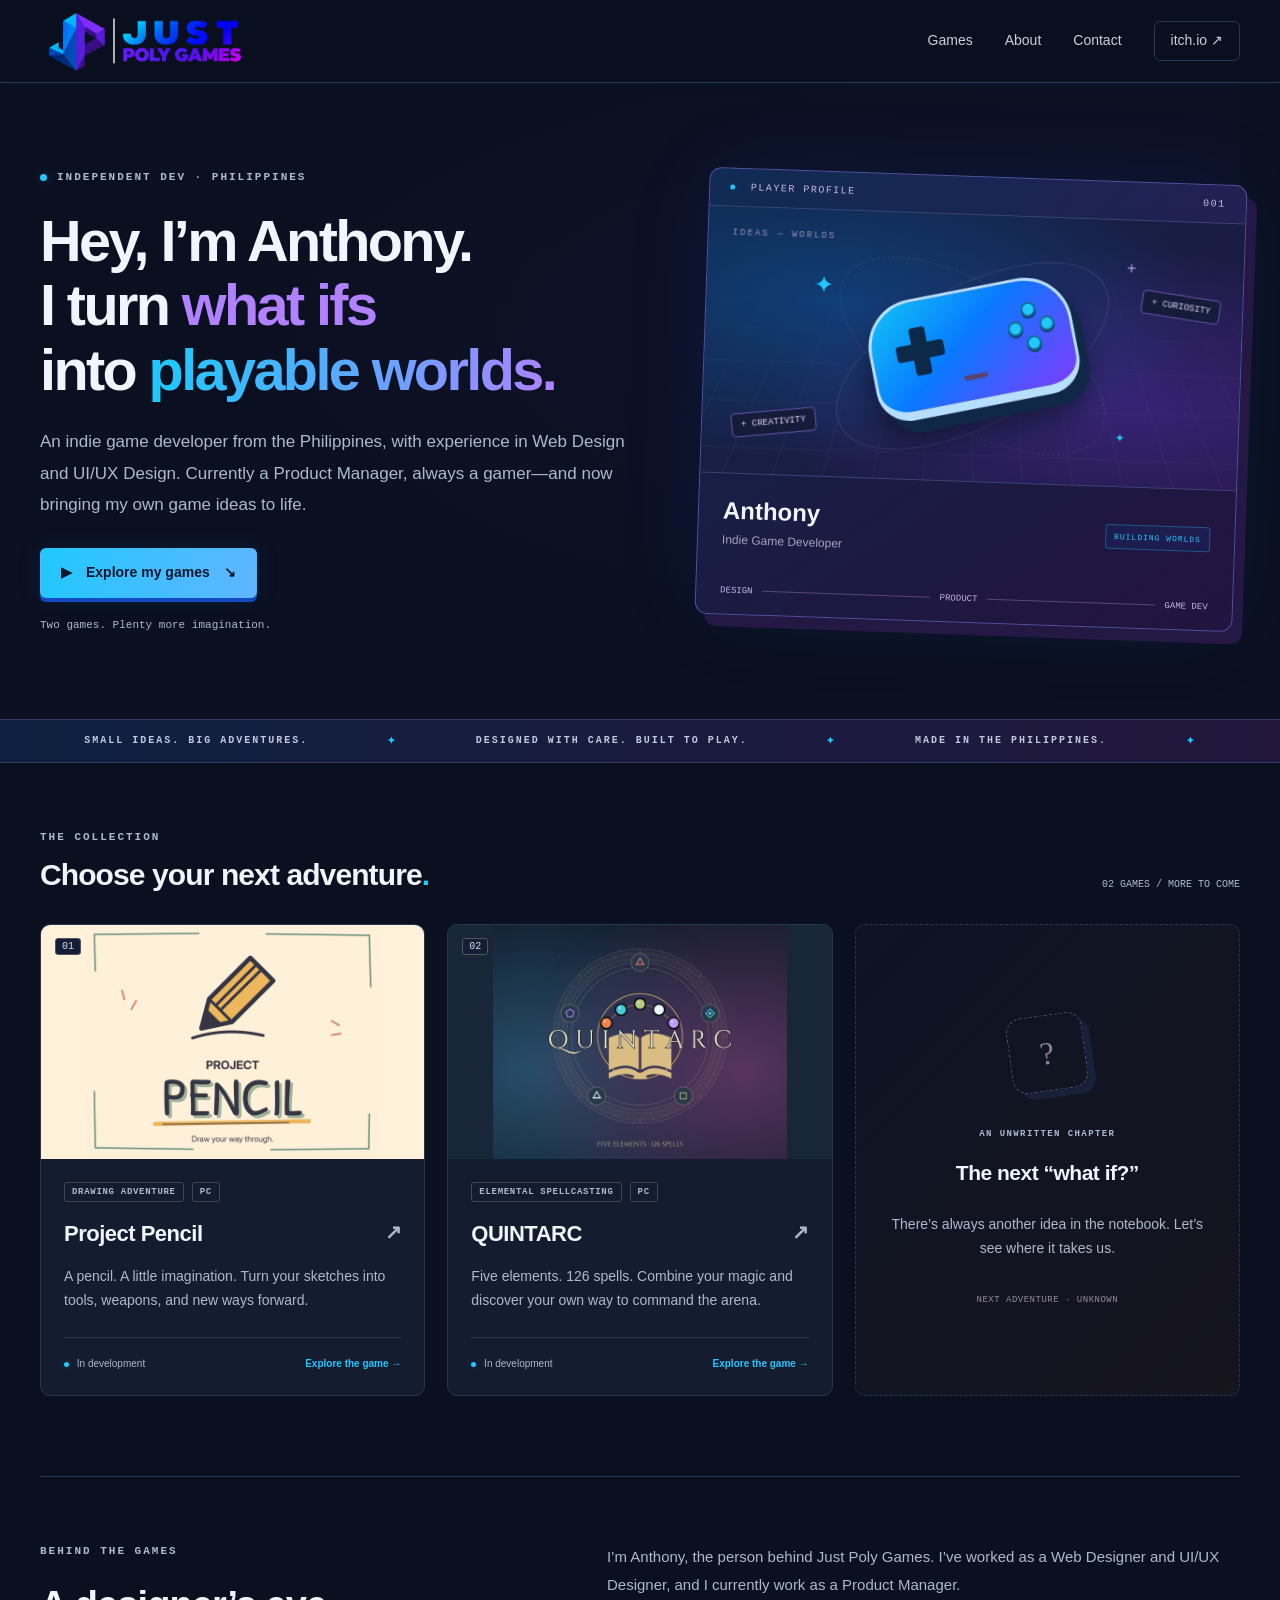
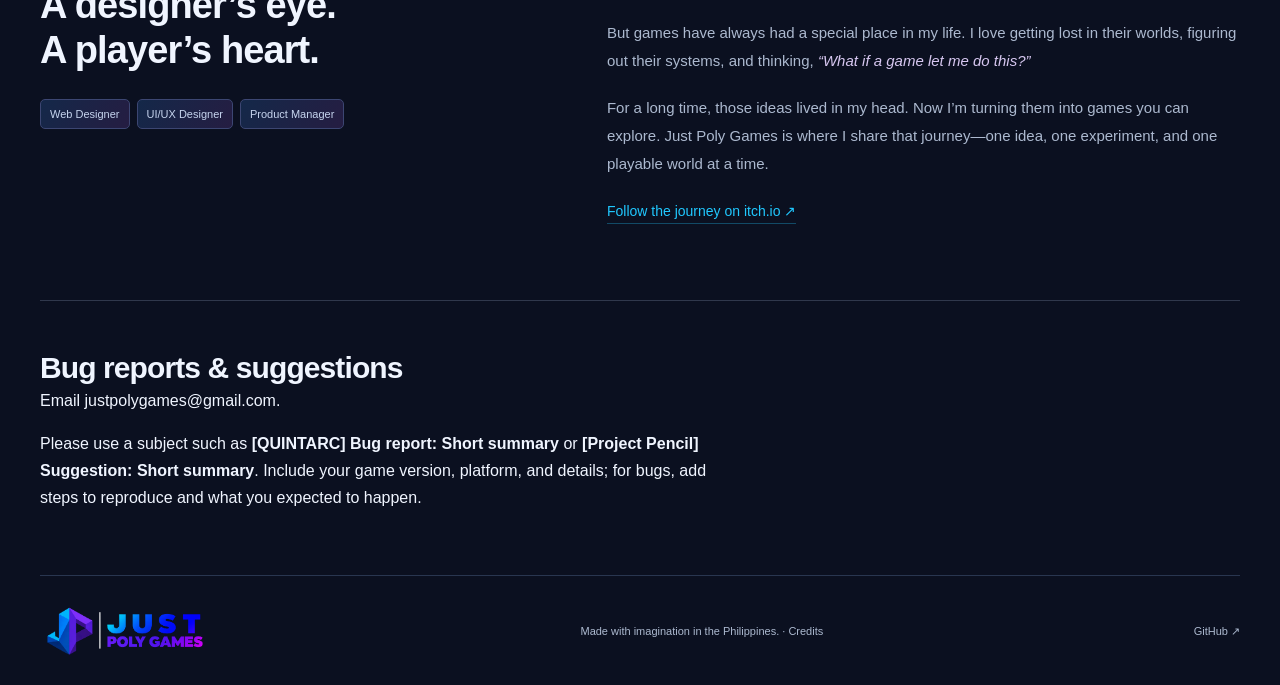
==== commit a3cee6c2: "Fix visible QUINTARC covers on homepage and game guide" ====
--- a/index.html
+++ b/index.html
@@ -1,33 +1,33 @@
 <!DOCTYPE html>
 
 <html lang="en"><head>
-<meta charset="utf-8">
-<meta name="viewport" content="width=device-width, initial-scale=1">
+<meta charset="utf-8"/>
+<meta content="width=device-width, initial-scale=1" name="viewport"/>
 <title>Just Poly Games - Indie Game Developer</title>
-<meta name="description" content="Meet Anthony, a Filipino indie game developer, designer, and Product Manager. Explore Project Pencil and QUINTARC, with mechanics, controls, and game guides.">
-<meta name="author" content="Anthony, Just Poly Games">
-<meta name="robots" content="index, follow, max-image-preview:large">
-<meta name="theme-color" content="#0b1020">
-<link rel="canonical" href="https://justpolygames.github.io/">
-<meta property="og:type" content="website">
-<meta property="og:site_name" content="Just Poly Games">
-<meta property="og:locale" content="en_PH">
-<meta property="og:title" content="Just Poly Games - Indie Game Developer">
-<meta property="og:description" content="Meet Anthony, a Filipino indie game developer, designer, and Product Manager. Explore Project Pencil and QUINTARC, with mechanics, controls, and game guides.">
-<meta property="og:url" content="https://justpolygames.github.io/">
-<meta property="og:image" content="https://justpolygames.github.io/assets/just-poly-icon.png">
-<meta property="og:image:alt" content="Just Poly Games cyan, blue, and violet JP icon">
-<meta property="og:image:type" content="image/png">
-<meta property="og:image:width" content="1254">
-<meta property="og:image:height" content="1254">
-<meta name="twitter:card" content="summary">
-<meta name="twitter:title" content="Just Poly Games - Indie Game Developer">
-<meta name="twitter:description" content="Meet Anthony, a Filipino indie game developer, designer, and Product Manager. Explore Project Pencil and QUINTARC, with mechanics, controls, and game guides.">
-<meta name="twitter:image" content="https://justpolygames.github.io/assets/just-poly-icon.png">
-<meta name="twitter:image:alt" content="Just Poly Games cyan, blue, and violet JP icon">
-<link rel="icon" href="/assets/just-poly-icon.png" type="image/png">
-<link rel="stylesheet" href="/style.css?v=8f3b533b7d04">
-<script src="/site.js?v=4e0687dd5b8b" defer></script>
+<meta content="Meet Anthony, a Filipino indie game developer, designer, and Product Manager. Explore Project Pencil and QUINTARC, with mechanics, controls, and game guides." name="description"/>
+<meta content="Anthony, Just Poly Games" name="author"/>
+<meta content="index, follow, max-image-preview:large" name="robots"/>
+<meta content="#0b1020" name="theme-color"/>
+<link href="https://justpolygames.github.io/" rel="canonical"/>
+<meta content="website" property="og:type"/>
+<meta content="Just Poly Games" property="og:site_name"/>
+<meta content="en_PH" property="og:locale"/>
+<meta content="Just Poly Games - Indie Game Developer" property="og:title"/>
+<meta content="Meet Anthony, a Filipino indie game developer, designer, and Product Manager. Explore Project Pencil and QUINTARC, with mechanics, controls, and game guides." property="og:description"/>
+<meta content="https://justpolygames.github.io/" property="og:url"/>
+<meta content="https://justpolygames.github.io/assets/just-poly-icon.png" property="og:image"/>
+<meta content="Just Poly Games cyan, blue, and violet JP icon" property="og:image:alt"/>
+<meta content="image/png" property="og:image:type"/>
+<meta content="1254" property="og:image:width"/>
+<meta content="1254" property="og:image:height"/>
+<meta content="summary" name="twitter:card"/>
+<meta content="Just Poly Games - Indie Game Developer" name="twitter:title"/>
+<meta content="Meet Anthony, a Filipino indie game developer, designer, and Product Manager. Explore Project Pencil and QUINTARC, with mechanics, controls, and game guides." name="twitter:description"/>
+<meta content="https://justpolygames.github.io/assets/just-poly-icon.png" name="twitter:image"/>
+<meta content="Just Poly Games cyan, blue, and violet JP icon" name="twitter:image:alt"/>
+<link href="/assets/just-poly-icon.png" rel="icon" type="image/png"/>
+<link href="/style.css?v=8f3b533b7d04" rel="stylesheet"/>
+<script defer="" src="/site.js?v=4e0687dd5b8b"></script>
 <script type="application/ld+json">
 {
   "@context": "https://schema.org",
@@ -90,4 +90,4 @@
 }
 </script>
 </head>
-<body><a class="skip" href="#main">Skip to content</a><header class="site-header"><div class="wrap header-inner"><a aria-label="Just Poly Games home" class="brand" href="/"><img alt="Just Poly Games" class="brand-logo" height="724" src="/assets/just-poly-games.png?v=53f25c708ec6" width="2172"/></a><nav aria-label="Main navigation"><a href="/#games">Games</a><a href="/#about">About</a><a href="#contact">Contact</a><a class="nav-external" href="https://justpolygames.itch.io/" rel="noopener noreferrer" target="_blank">itch.io <span aria-hidden="true">↗</span></a></nav></div></header><main id="main"><section class="wrap hero"><div class="hero-copy"><p class="eyebrow"><span class="dot"></span> INDEPENDENT DEV · PHILIPPINES</p><h1>Hey, I’m Anthony.<br/>I turn <span class="idea-accent">what ifs</span><br/>into <span class="highlight">playable worlds.</span></h1><p class="intro">An indie game developer from the Philippines, with experience in Web Design and UI/UX Design. Currently a Product Manager, always a gamer—and now bringing my own game ideas to life.</p><a class="button primary" href="#games"><span aria-hidden="true">▶</span> Explore my games <span aria-hidden="true">↘</span></a><span class="hero-note">Two games. Plenty more imagination.</span></div><div class="player-panel"><div class="panel-bar"><span><span class="dot"></span> PLAYER PROFILE</span><span>001</span></div><div aria-hidden="true" class="scene"><div class="scene-grid"></div><span class="star s1">✦</span><span class="star s2">+</span><span class="star s3">✦</span><span class="scene-label">IDEAS → WORLDS</span><div class="orbit o1"></div><div class="orbit o2"></div><div class="controller"><div class="dpad"></div><div class="pad-button b1"></div><div class="pad-button b2"></div><div class="pad-button b3"></div><div class="pad-button b4"></div><div class="pad-line"></div></div><span class="floating-tag tag1">+ CURIOSITY</span><span class="floating-tag tag2">+ CREATIVITY</span></div><div class="player-info"><div><strong>Anthony</strong><span>Indie Game Developer</span></div><span class="status">BUILDING WORLDS</span></div><div class="skill-tree"><span>DESIGN</span><i></i><span>PRODUCT</span><i></i><span>GAME DEV</span></div></div></section><div aria-hidden="true" class="ticker"><div>SMALL IDEAS. BIG ADVENTURES. <span>✦</span> DESIGNED WITH CARE. BUILT TO PLAY. <span>✦</span> MADE IN THE PHILIPPINES. <span>✦</span></div></div><section class="wrap games-section" id="games"><div class="section-heading"><div><p class="eyebrow">THE COLLECTION</p><h2>Choose your next adventure<span class="accent">.</span></h2></div><span class="counter">02 GAMES / MORE TO COME</span></div><div class="games-grid"><a class="game-card pencil-card" href="/games/project-pencil/"><div class="card-art pencil-art"><span class="card-number">01</span><img alt="Project Pencil — Draw your way through" height="500" src="/assets/project-pencil.png" width="630"/></div><div class="card-copy"><div class="tags"><span>DRAWING ADVENTURE</span><span>PC</span></div><h3>Project Pencil <span aria-hidden="true">↗</span></h3><p>A pencil. A little imagination. Turn your sketches into tools, weapons, and new ways forward.</p><div class="card-bottom"><span><i class="dot"></i> In development</span><strong>Explore the game →</strong></div></div></a><a class="game-card quintarc-card" href="/games/quintarc/"><div class="card-art quintarc-art"><span class="card-number">02</span><img alt="QUINTARC’s grimoire and five elemental seals" height="1000" src="/assets/quintarc-hero-wide.png" width="1260"/></div><div class="card-copy"><div class="tags"><span>ELEMENTAL SPELLCASTING</span><span>PC</span></div><h3>QUINTARC <span aria-hidden="true">↗</span></h3><p>Five elements. 126 spells. Combine your magic and discover your own way to command the arena.</p><div class="card-bottom"><span><i class="dot"></i> In development</span><strong>Explore the game →</strong></div></div></a><article class="game-card next-card"><div aria-hidden="true" class="locked-icon">?</div><p class="eyebrow">AN UNWRITTEN CHAPTER</p><h3>The next “what if?”</h3><p>There’s always another idea in the notebook. Let’s see where it takes us.</p><span class="next-label">NEXT ADVENTURE · UNKNOWN</span></article></div></section><section class="wrap about-section" id="about"><div><p class="eyebrow">BEHIND THE GAMES</p><h2>A designer’s eye.<br/>A player’s heart.</h2><div class="career"><span>Web Designer</span><span>UI/UX Designer</span><span>Product Manager</span></div></div><div class="about-copy"><p>I’m Anthony, the person behind Just Poly Games. I’ve worked as a Web Designer and UI/UX Designer, and I currently work as a Product Manager.</p><p>But games have always had a special place in my life. I love getting lost in their worlds, figuring out their systems, and thinking, <em>“What if a game let me do this?”</em></p><p>For a long time, those ideas lived in my head. Now I’m turning them into games you can explore. Just Poly Games is where I share that journey—one idea, one experiment, and one playable world at a time.</p><a class="text-link" href="https://justpolygames.itch.io/" rel="noopener noreferrer" target="_blank">Follow the journey on itch.io <span aria-hidden="true">↗</span></a></div></section><section class="wrap contact-section" id="contact"><h2>Bug reports &amp; suggestions</h2><p>Email <a href="mailto:justpolygames@gmail.com">justpolygames@gmail.com</a>.</p><p>Please use a subject such as <strong>[QUINTARC] Bug report: Short summary</strong> or <strong>[Project Pencil] Suggestion: Short summary</strong>. Include your game version, platform, and details; for bugs, add steps to reproduce and what you expected to happen.</p></section></main><footer class="wrap footer"><a aria-label="Just Poly Games home" class="brand" href="/"><img alt="Just Poly Games" class="brand-logo" height="724" src="/assets/just-poly-games.png?v=53f25c708ec6" width="2172"/></a><span>Made with imagination in the Philippines. · <a href="/credits/">Credits</a></span><a href="https://github.com/justpolygames" rel="noopener noreferrer" target="_blank">GitHub ↗</a></footer></body></html>+<body><a class="skip" href="#main">Skip to content</a><header class="site-header"><div class="wrap header-inner"><a aria-label="Just Poly Games home" class="brand" href="/"><img alt="Just Poly Games" class="brand-logo" height="724" src="/assets/just-poly-games.png?v=53f25c708ec6" width="2172"/></a><nav aria-label="Main navigation"><a href="/#games">Games</a><a href="/#about">About</a><a href="#contact">Contact</a><a class="nav-external" href="https://justpolygames.itch.io/" rel="noopener noreferrer" target="_blank">itch.io <span aria-hidden="true">↗</span></a></nav></div></header><main id="main"><section class="wrap hero"><div class="hero-copy"><p class="eyebrow"><span class="dot"></span> INDEPENDENT DEV · PHILIPPINES</p><h1>Hey, I’m Anthony.<br/>I turn <span class="idea-accent">what ifs</span><br/>into <span class="highlight">playable worlds.</span></h1><p class="intro">An indie game developer from the Philippines, with experience in Web Design and UI/UX Design. Currently a Product Manager, always a gamer—and now bringing my own game ideas to life.</p><a class="button primary" href="#games"><span aria-hidden="true">▶</span> Explore my games <span aria-hidden="true">↘</span></a><span class="hero-note">Two games. Plenty more imagination.</span></div><div class="player-panel"><div class="panel-bar"><span><span class="dot"></span> PLAYER PROFILE</span><span>001</span></div><div aria-hidden="true" class="scene"><div class="scene-grid"></div><span class="star s1">✦</span><span class="star s2">+</span><span class="star s3">✦</span><span class="scene-label">IDEAS → WORLDS</span><div class="orbit o1"></div><div class="orbit o2"></div><div class="controller"><div class="dpad"></div><div class="pad-button b1"></div><div class="pad-button b2"></div><div class="pad-button b3"></div><div class="pad-button b4"></div><div class="pad-line"></div></div><span class="floating-tag tag1">+ CURIOSITY</span><span class="floating-tag tag2">+ CREATIVITY</span></div><div class="player-info"><div><strong>Anthony</strong><span>Indie Game Developer</span></div><span class="status">BUILDING WORLDS</span></div><div class="skill-tree"><span>DESIGN</span><i></i><span>PRODUCT</span><i></i><span>GAME DEV</span></div></div></section><div aria-hidden="true" class="ticker"><div>SMALL IDEAS. BIG ADVENTURES. <span>✦</span> DESIGNED WITH CARE. BUILT TO PLAY. <span>✦</span> MADE IN THE PHILIPPINES. <span>✦</span></div></div><section class="wrap games-section" id="games"><div class="section-heading"><div><p class="eyebrow">THE COLLECTION</p><h2>Choose your next adventure<span class="accent">.</span></h2></div><span class="counter">02 GAMES / MORE TO COME</span></div><div class="games-grid"><a class="game-card pencil-card" href="/games/project-pencil/"><div class="card-art pencil-art"><span class="card-number">01</span><img alt="Project Pencil — Draw your way through" height="500" src="/assets/project-pencil.png" width="630"/></div><div class="card-copy"><div class="tags"><span>DRAWING ADVENTURE</span><span>PC</span></div><h3>Project Pencil <span aria-hidden="true">↗</span></h3><p>A pencil. A little imagination. Turn your sketches into tools, weapons, and new ways forward.</p><div class="card-bottom"><span><i class="dot"></i> In development</span><strong>Explore the game →</strong></div></div></a><a class="game-card quintarc-card" href="/games/quintarc/"><div class="card-art quintarc-art"><span class="card-number">02</span><img alt="QUINTARC five-element seal and grimoire" height="1000" src="/assets/quintarc-cover-0.1.7.png" width="1260"/></div><div class="card-copy"><div class="tags"><span>ELEMENTAL SPELLCASTING</span><span>PC</span></div><h3>QUINTARC <span aria-hidden="true">↗</span></h3><p>Five elements. 126 spells. Combine your magic and discover your own way to command the arena.</p><div class="card-bottom"><span><i class="dot"></i> In development</span><strong>Explore the game →</strong></div></div></a><article class="game-card next-card"><div aria-hidden="true" class="locked-icon">?</div><p class="eyebrow">AN UNWRITTEN CHAPTER</p><h3>The next “what if?”</h3><p>There’s always another idea in the notebook. Let’s see where it takes us.</p><span class="next-label">NEXT ADVENTURE · UNKNOWN</span></article></div></section><section class="wrap about-section" id="about"><div><p class="eyebrow">BEHIND THE GAMES</p><h2>A designer’s eye.<br/>A player’s heart.</h2><div class="career"><span>Web Designer</span><span>UI/UX Designer</span><span>Product Manager</span></div></div><div class="about-copy"><p>I’m Anthony, the person behind Just Poly Games. I’ve worked as a Web Designer and UI/UX Designer, and I currently work as a Product Manager.</p><p>But games have always had a special place in my life. I love getting lost in their worlds, figuring out their systems, and thinking, <em>“What if a game let me do this?”</em></p><p>For a long time, those ideas lived in my head. Now I’m turning them into games you can explore. Just Poly Games is where I share that journey—one idea, one experiment, and one playable world at a time.</p><a class="text-link" href="https://justpolygames.itch.io/" rel="noopener noreferrer" target="_blank">Follow the journey on itch.io <span aria-hidden="true">↗</span></a></div></section><section class="wrap contact-section" id="contact"><h2>Bug reports &amp; suggestions</h2><p>Email <a href="mailto:justpolygames@gmail.com">justpolygames@gmail.com</a>.</p><p>Please use a subject such as <strong>[QUINTARC] Bug report: Short summary</strong> or <strong>[Project Pencil] Suggestion: Short summary</strong>. Include your game version, platform, and details; for bugs, add steps to reproduce and what you expected to happen.</p></section></main><footer class="wrap footer"><a aria-label="Just Poly Games home" class="brand" href="/"><img alt="Just Poly Games" class="brand-logo" height="724" src="/assets/just-poly-games.png?v=53f25c708ec6" width="2172"/></a><span>Made with imagination in the Philippines. · <a href="/credits/">Credits</a></span><a href="https://github.com/justpolygames" rel="noopener noreferrer" target="_blank">GitHub ↗</a></footer></body></html>
--- a/style.css
+++ b/style.css
@@ -126,3 +126,5 @@
 .spell-card .spell-description{font-size:13px}
 @media(min-width:521px) and (max-width:1100px){.spell-list{grid-template-columns:1fr}}
 @media(max-width:520px){.spell-details{gap:12px}}
+/* Keep the complete current QUINTARC seal visible in both cover placements. */
+.card-art.quintarc-art img,.wiki-hero>img.quintarc-hero-cover{object-fit:contain;background:#172638}
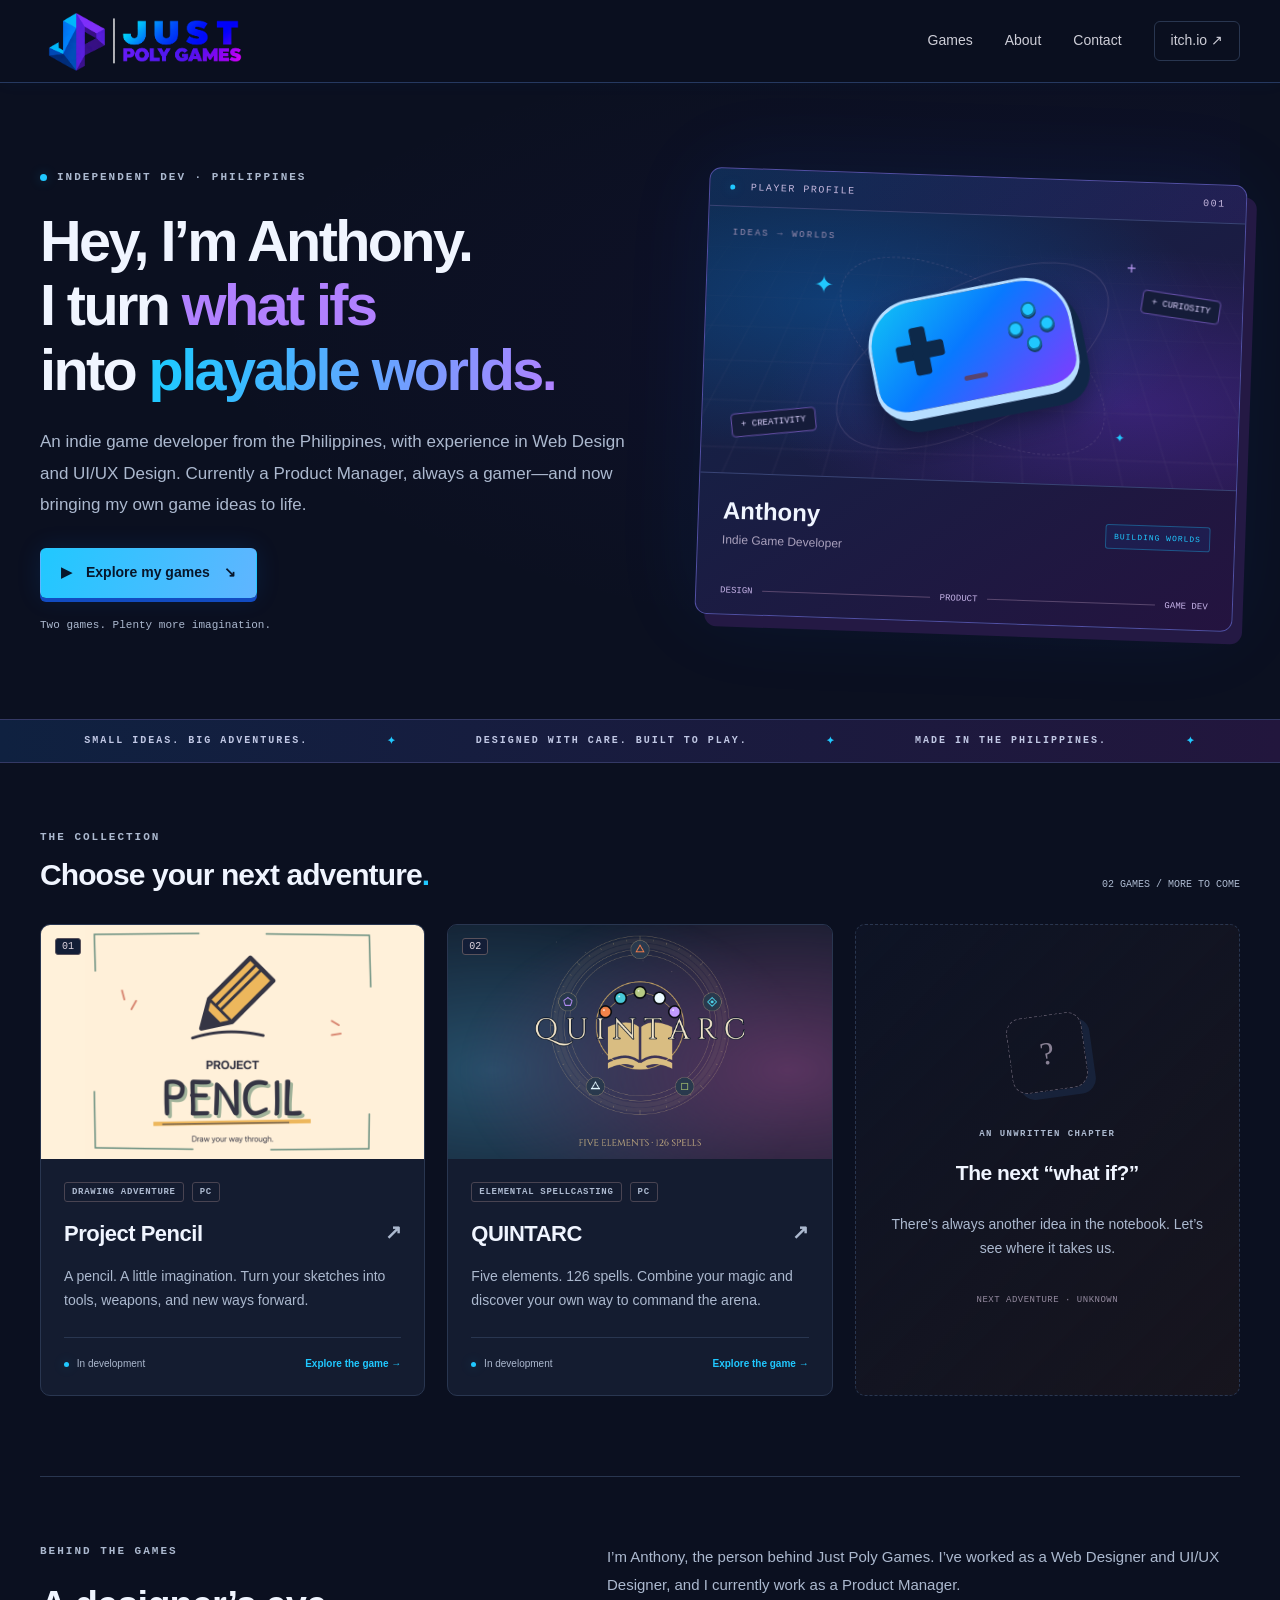
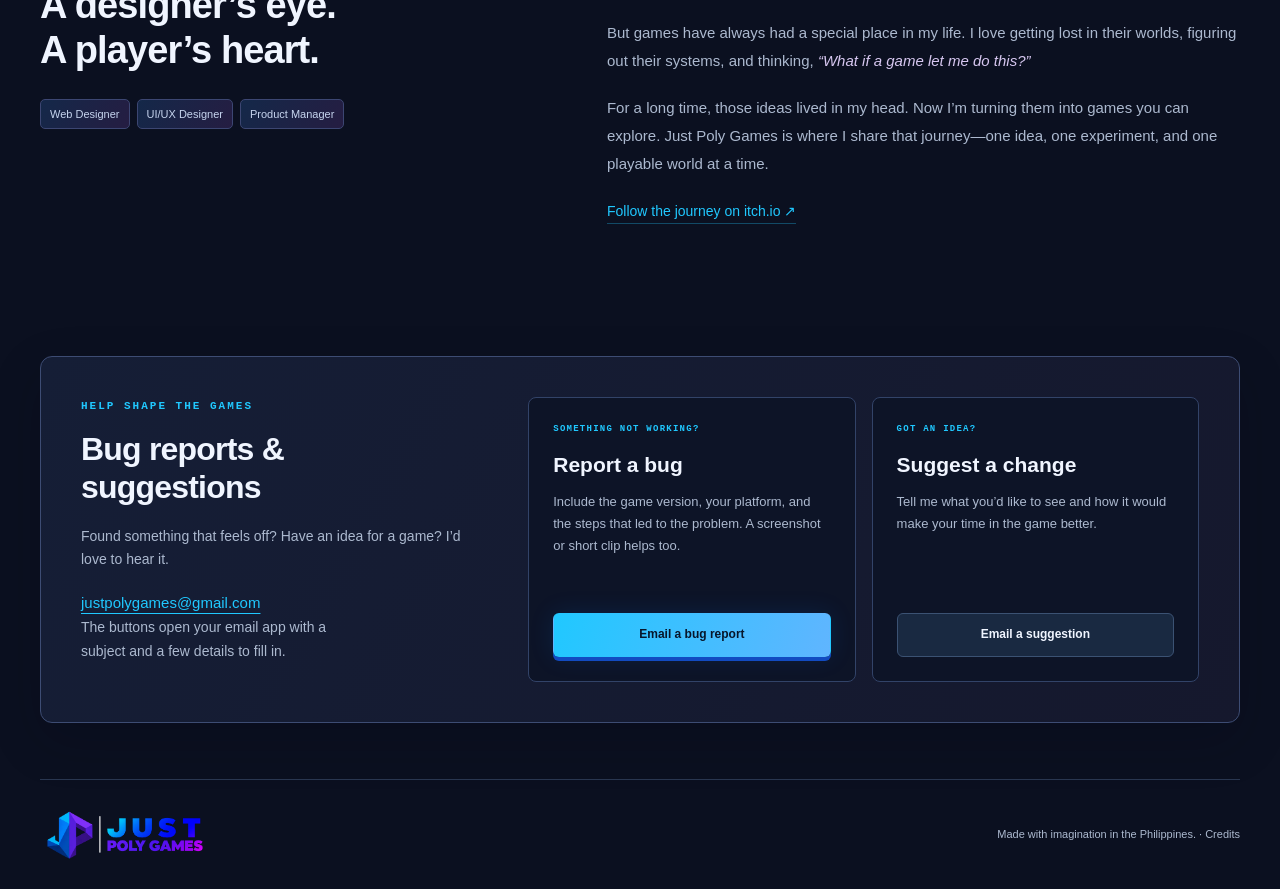
==== commit 988cc1e6: "Fill QUINTARC covers and restore designed feedback with simplified footer" ====
--- a/index.html
+++ b/index.html
@@ -90,4 +90,8 @@
 }
 </script>
 </head>
-<body><a class="skip" href="#main">Skip to content</a><header class="site-header"><div class="wrap header-inner"><a aria-label="Just Poly Games home" class="brand" href="/"><img alt="Just Poly Games" class="brand-logo" height="724" src="/assets/just-poly-games.png?v=53f25c708ec6" width="2172"/></a><nav aria-label="Main navigation"><a href="/#games">Games</a><a href="/#about">About</a><a href="#contact">Contact</a><a class="nav-external" href="https://justpolygames.itch.io/" rel="noopener noreferrer" target="_blank">itch.io <span aria-hidden="true">↗</span></a></nav></div></header><main id="main"><section class="wrap hero"><div class="hero-copy"><p class="eyebrow"><span class="dot"></span> INDEPENDENT DEV · PHILIPPINES</p><h1>Hey, I’m Anthony.<br/>I turn <span class="idea-accent">what ifs</span><br/>into <span class="highlight">playable worlds.</span></h1><p class="intro">An indie game developer from the Philippines, with experience in Web Design and UI/UX Design. Currently a Product Manager, always a gamer—and now bringing my own game ideas to life.</p><a class="button primary" href="#games"><span aria-hidden="true">▶</span> Explore my games <span aria-hidden="true">↘</span></a><span class="hero-note">Two games. Plenty more imagination.</span></div><div class="player-panel"><div class="panel-bar"><span><span class="dot"></span> PLAYER PROFILE</span><span>001</span></div><div aria-hidden="true" class="scene"><div class="scene-grid"></div><span class="star s1">✦</span><span class="star s2">+</span><span class="star s3">✦</span><span class="scene-label">IDEAS → WORLDS</span><div class="orbit o1"></div><div class="orbit o2"></div><div class="controller"><div class="dpad"></div><div class="pad-button b1"></div><div class="pad-button b2"></div><div class="pad-button b3"></div><div class="pad-button b4"></div><div class="pad-line"></div></div><span class="floating-tag tag1">+ CURIOSITY</span><span class="floating-tag tag2">+ CREATIVITY</span></div><div class="player-info"><div><strong>Anthony</strong><span>Indie Game Developer</span></div><span class="status">BUILDING WORLDS</span></div><div class="skill-tree"><span>DESIGN</span><i></i><span>PRODUCT</span><i></i><span>GAME DEV</span></div></div></section><div aria-hidden="true" class="ticker"><div>SMALL IDEAS. BIG ADVENTURES. <span>✦</span> DESIGNED WITH CARE. BUILT TO PLAY. <span>✦</span> MADE IN THE PHILIPPINES. <span>✦</span></div></div><section class="wrap games-section" id="games"><div class="section-heading"><div><p class="eyebrow">THE COLLECTION</p><h2>Choose your next adventure<span class="accent">.</span></h2></div><span class="counter">02 GAMES / MORE TO COME</span></div><div class="games-grid"><a class="game-card pencil-card" href="/games/project-pencil/"><div class="card-art pencil-art"><span class="card-number">01</span><img alt="Project Pencil — Draw your way through" height="500" src="/assets/project-pencil.png" width="630"/></div><div class="card-copy"><div class="tags"><span>DRAWING ADVENTURE</span><span>PC</span></div><h3>Project Pencil <span aria-hidden="true">↗</span></h3><p>A pencil. A little imagination. Turn your sketches into tools, weapons, and new ways forward.</p><div class="card-bottom"><span><i class="dot"></i> In development</span><strong>Explore the game →</strong></div></div></a><a class="game-card quintarc-card" href="/games/quintarc/"><div class="card-art quintarc-art"><span class="card-number">02</span><img alt="QUINTARC five-element seal and grimoire" height="1000" src="/assets/quintarc-cover-0.1.7.png" width="1260"/></div><div class="card-copy"><div class="tags"><span>ELEMENTAL SPELLCASTING</span><span>PC</span></div><h3>QUINTARC <span aria-hidden="true">↗</span></h3><p>Five elements. 126 spells. Combine your magic and discover your own way to command the arena.</p><div class="card-bottom"><span><i class="dot"></i> In development</span><strong>Explore the game →</strong></div></div></a><article class="game-card next-card"><div aria-hidden="true" class="locked-icon">?</div><p class="eyebrow">AN UNWRITTEN CHAPTER</p><h3>The next “what if?”</h3><p>There’s always another idea in the notebook. Let’s see where it takes us.</p><span class="next-label">NEXT ADVENTURE · UNKNOWN</span></article></div></section><section class="wrap about-section" id="about"><div><p class="eyebrow">BEHIND THE GAMES</p><h2>A designer’s eye.<br/>A player’s heart.</h2><div class="career"><span>Web Designer</span><span>UI/UX Designer</span><span>Product Manager</span></div></div><div class="about-copy"><p>I’m Anthony, the person behind Just Poly Games. I’ve worked as a Web Designer and UI/UX Designer, and I currently work as a Product Manager.</p><p>But games have always had a special place in my life. I love getting lost in their worlds, figuring out their systems, and thinking, <em>“What if a game let me do this?”</em></p><p>For a long time, those ideas lived in my head. Now I’m turning them into games you can explore. Just Poly Games is where I share that journey—one idea, one experiment, and one playable world at a time.</p><a class="text-link" href="https://justpolygames.itch.io/" rel="noopener noreferrer" target="_blank">Follow the journey on itch.io <span aria-hidden="true">↗</span></a></div></section><section class="wrap contact-section" id="contact"><h2>Bug reports &amp; suggestions</h2><p>Email <a href="mailto:justpolygames@gmail.com">justpolygames@gmail.com</a>.</p><p>Please use a subject such as <strong>[QUINTARC] Bug report: Short summary</strong> or <strong>[Project Pencil] Suggestion: Short summary</strong>. Include your game version, platform, and details; for bugs, add steps to reproduce and what you expected to happen.</p></section></main><footer class="wrap footer"><a aria-label="Just Poly Games home" class="brand" href="/"><img alt="Just Poly Games" class="brand-logo" height="724" src="/assets/just-poly-games.png?v=53f25c708ec6" width="2172"/></a><span>Made with imagination in the Philippines. · <a href="/credits/">Credits</a></span><a href="https://github.com/justpolygames" rel="noopener noreferrer" target="_blank">GitHub ↗</a></footer></body></html>+<body><a class="skip" href="#main">Skip to content</a><header class="site-header"><div class="wrap header-inner"><a aria-label="Just Poly Games home" class="brand" href="/"><img alt="Just Poly Games" class="brand-logo" height="724" src="/assets/just-poly-games.png?v=53f25c708ec6" width="2172"/></a><nav aria-label="Main navigation"><a href="/#games">Games</a><a href="/#about">About</a><a href="#contact">Contact</a><a class="nav-external" href="https://justpolygames.itch.io/" rel="noopener noreferrer" target="_blank">itch.io <span aria-hidden="true">↗</span></a></nav></div></header><main id="main"><section class="wrap hero"><div class="hero-copy"><p class="eyebrow"><span class="dot"></span> INDEPENDENT DEV · PHILIPPINES</p><h1>Hey, I’m Anthony.<br/>I turn <span class="idea-accent">what ifs</span><br/>into <span class="highlight">playable worlds.</span></h1><p class="intro">An indie game developer from the Philippines, with experience in Web Design and UI/UX Design. Currently a Product Manager, always a gamer—and now bringing my own game ideas to life.</p><a class="button primary" href="#games"><span aria-hidden="true">▶</span> Explore my games <span aria-hidden="true">↘</span></a><span class="hero-note">Two games. Plenty more imagination.</span></div><div class="player-panel"><div class="panel-bar"><span><span class="dot"></span> PLAYER PROFILE</span><span>001</span></div><div aria-hidden="true" class="scene"><div class="scene-grid"></div><span class="star s1">✦</span><span class="star s2">+</span><span class="star s3">✦</span><span class="scene-label">IDEAS → WORLDS</span><div class="orbit o1"></div><div class="orbit o2"></div><div class="controller"><div class="dpad"></div><div class="pad-button b1"></div><div class="pad-button b2"></div><div class="pad-button b3"></div><div class="pad-button b4"></div><div class="pad-line"></div></div><span class="floating-tag tag1">+ CURIOSITY</span><span class="floating-tag tag2">+ CREATIVITY</span></div><div class="player-info"><div><strong>Anthony</strong><span>Indie Game Developer</span></div><span class="status">BUILDING WORLDS</span></div><div class="skill-tree"><span>DESIGN</span><i></i><span>PRODUCT</span><i></i><span>GAME DEV</span></div></div></section><div aria-hidden="true" class="ticker"><div>SMALL IDEAS. BIG ADVENTURES. <span>✦</span> DESIGNED WITH CARE. BUILT TO PLAY. <span>✦</span> MADE IN THE PHILIPPINES. <span>✦</span></div></div><section class="wrap games-section" id="games"><div class="section-heading"><div><p class="eyebrow">THE COLLECTION</p><h2>Choose your next adventure<span class="accent">.</span></h2></div><span class="counter">02 GAMES / MORE TO COME</span></div><div class="games-grid"><a class="game-card pencil-card" href="/games/project-pencil/"><div class="card-art pencil-art"><span class="card-number">01</span><img alt="Project Pencil — Draw your way through" height="500" src="/assets/project-pencil.png" width="630"/></div><div class="card-copy"><div class="tags"><span>DRAWING ADVENTURE</span><span>PC</span></div><h3>Project Pencil <span aria-hidden="true">↗</span></h3><p>A pencil. A little imagination. Turn your sketches into tools, weapons, and new ways forward.</p><div class="card-bottom"><span><i class="dot"></i> In development</span><strong>Explore the game →</strong></div></div></a><a class="game-card quintarc-card" href="/games/quintarc/"><div class="card-art quintarc-art"><span class="card-number">02</span><img alt="QUINTARC five-element seal and grimoire" height="700" src="/assets/quintarc-cover-wide-0.1.7.png" width="1260"/></div><div class="card-copy"><div class="tags"><span>ELEMENTAL SPELLCASTING</span><span>PC</span></div><h3>QUINTARC <span aria-hidden="true">↗</span></h3><p>Five elements. 126 spells. Combine your magic and discover your own way to command the arena.</p><div class="card-bottom"><span><i class="dot"></i> In development</span><strong>Explore the game →</strong></div></div></a><article class="game-card next-card"><div aria-hidden="true" class="locked-icon">?</div><p class="eyebrow">AN UNWRITTEN CHAPTER</p><h3>The next “what if?”</h3><p>There’s always another idea in the notebook. Let’s see where it takes us.</p><span class="next-label">NEXT ADVENTURE · UNKNOWN</span></article></div></section><section class="wrap about-section" id="about"><div><p class="eyebrow">BEHIND THE GAMES</p><h2>A designer’s eye.<br/>A player’s heart.</h2><div class="career"><span>Web Designer</span><span>UI/UX Designer</span><span>Product Manager</span></div></div><div class="about-copy"><p>I’m Anthony, the person behind Just Poly Games. I’ve worked as a Web Designer and UI/UX Designer, and I currently work as a Product Manager.</p><p>But games have always had a special place in my life. I love getting lost in their worlds, figuring out their systems, and thinking, <em>“What if a game let me do this?”</em></p><p>For a long time, those ideas lived in my head. Now I’m turning them into games you can explore. Just Poly Games is where I share that journey—one idea, one experiment, and one playable world at a time.</p><a class="text-link" href="https://justpolygames.itch.io/" rel="noopener noreferrer" target="_blank">Follow the journey on itch.io <span aria-hidden="true">↗</span></a></div></section><section aria-labelledby="feedback-heading" class="wrap contact-section" id="contact">
+<div class="feedback-panel">
+<div class="feedback-intro"><p class="eyebrow">HELP SHAPE THE GAMES</p><h2 id="feedback-heading">Bug reports &amp;<br class="feedback-break"/> suggestions</h2><p>Found something that feels off? Have an idea for a game? I’d love to hear it.</p><a class="feedback-email" href="mailto:justpolygames@gmail.com">justpolygames@gmail.com</a><p class="feedback-note">The buttons open your email app with a subject and a few details to fill in.</p></div>
+<div class="feedback-options"><article class="feedback-card"><p class="eyebrow">SOMETHING NOT WORKING?</p><h3>Report a bug</h3><p>Include the game version, your platform, and the steps that led to the problem. A screenshot or short clip helps too.</p><a class="button primary" href="mailto:justpolygames@gmail.com?subject=%5BJust%20Poly%20Games%5D%20Bug%20report%3A%20&amp;body=Game%3A%20%0AVersion%3A%20%0APlatform%3A%20%0A%0AWhat%20happened%3A%20%0A%0ASteps%20to%20reproduce%3A%20%0A1.%20%0A%0AExpected%20result%3A%20%0A">Email a bug report</a></article><article class="feedback-card"><p class="eyebrow">GOT AN IDEA?</p><h3>Suggest a change</h3><p>Tell me what you’d like to see and how it would make your time in the game better.</p><a class="button secondary" href="mailto:justpolygames@gmail.com?subject=%5BJust%20Poly%20Games%5D%20Suggestion%3A%20&amp;body=Game%3A%20%0AVersion%3A%20%0APlatform%3A%20%0A%0AMy%20suggestion%3A%20%0A%0AWhy%20it%20would%20help%3A%20%0A">Email a suggestion</a></article></div>
+</div></section></main><footer class="wrap footer"><a aria-label="Just Poly Games home" class="brand" href="/"><img alt="Just Poly Games" class="brand-logo" height="724" src="/assets/just-poly-games.png?v=53f25c708ec6" width="2172"/></a><span>Made with imagination in the Philippines. · <a href="/credits/">Credits</a></span></footer></body></html>
--- a/style.css
+++ b/style.css
@@ -126,5 +126,28 @@
 .spell-card .spell-description{font-size:13px}
 @media(min-width:521px) and (max-width:1100px){.spell-list{grid-template-columns:1fr}}
 @media(max-width:520px){.spell-details{gap:12px}}
-/* Keep the complete current QUINTARC seal visible in both cover placements. */
-.card-art.quintarc-art img,.wiki-hero>img.quintarc-hero-cover{object-fit:contain;background:#172638}
+/* Wide artwork fills both placements; the central seal stays inside the crop. */
+.card-art.quintarc-art img,.wiki-hero>img.quintarc-hero-cover{object-fit:cover;background:#172638}
+
+/* Shared player feedback panel. */
+.contact-section{padding-block:56px;border-top:0;scroll-margin-top:100px}
+.feedback-panel{display:grid;grid-template-columns:minmax(0,.85fr) minmax(0,1.4fr);gap:40px;padding:40px;border:1px solid #3d4c73;border-radius:12px;background:linear-gradient(120deg,#151e36,#15182d);box-shadow:0 18px 50px #03071330}
+.feedback-intro{min-width:0;align-self:center}
+.feedback-intro .eyebrow,.feedback-card .eyebrow{color:var(--cyan);margin:0 0 14px}
+.feedback-intro h2{font-size:32px;line-height:1.2;letter-spacing:-.8px;margin:0 0 18px}
+.feedback-intro>p:not(.eyebrow){color:var(--muted);font-size:14px;margin:0 0 18px}
+.feedback-email{display:inline-block;color:var(--cyan);text-decoration:underline;text-underline-offset:5px;overflow-wrap:anywhere;font-size:15px}
+.feedback-intro .feedback-note{font-size:12px;margin:16px 0 0;max-width:34ch}
+.feedback-options{display:grid;grid-template-columns:repeat(2,minmax(0,1fr));gap:16px;min-width:0}
+.feedback-card{display:flex;flex-direction:column;align-items:flex-start;min-width:0;padding:24px;background:#0d1427;border:1px solid #324368;border-radius:8px}
+.feedback-card .eyebrow{font-size:9px;letter-spacing:1.25px}
+.feedback-card h3{font-size:21px;line-height:1.3;margin:0 0 12px}
+.feedback-card p:not(.eyebrow){font-size:13px;color:var(--muted);margin:0 0 24px}
+.feedback-card .button{margin-top:auto;min-height:44px;padding:11px 15px;font-size:12px;justify-content:center;white-space:normal;text-align:center;width:100%}
+.credits-note{padding:24px;margin-top:24px;background:var(--panel);border:1px solid var(--line);border-radius:8px}
+.credits-note h3{margin:0 0 12px}.credits-note p:last-child{margin-bottom:0}
+@media(max-width:1000px){.feedback-panel{grid-template-columns:1fr;gap:26px;padding:30px}.feedback-break{display:none}.feedback-intro .feedback-note{max-width:65ch}}
+@media(max-width:520px){.contact-section{padding-block:32px}.feedback-panel{padding:22px;gap:24px}.feedback-intro h2{font-size:27px}.feedback-options{grid-template-columns:1fr}.feedback-card{padding:20px}.feedback-card .button{font-size:13px}.spell-list{grid-auto-rows:auto}.header-inner .nav-external{white-space:nowrap}}
+
+/* Footer attribution stays opposite the studio logo. */
+.footer>span{margin-left:auto;text-align:right}
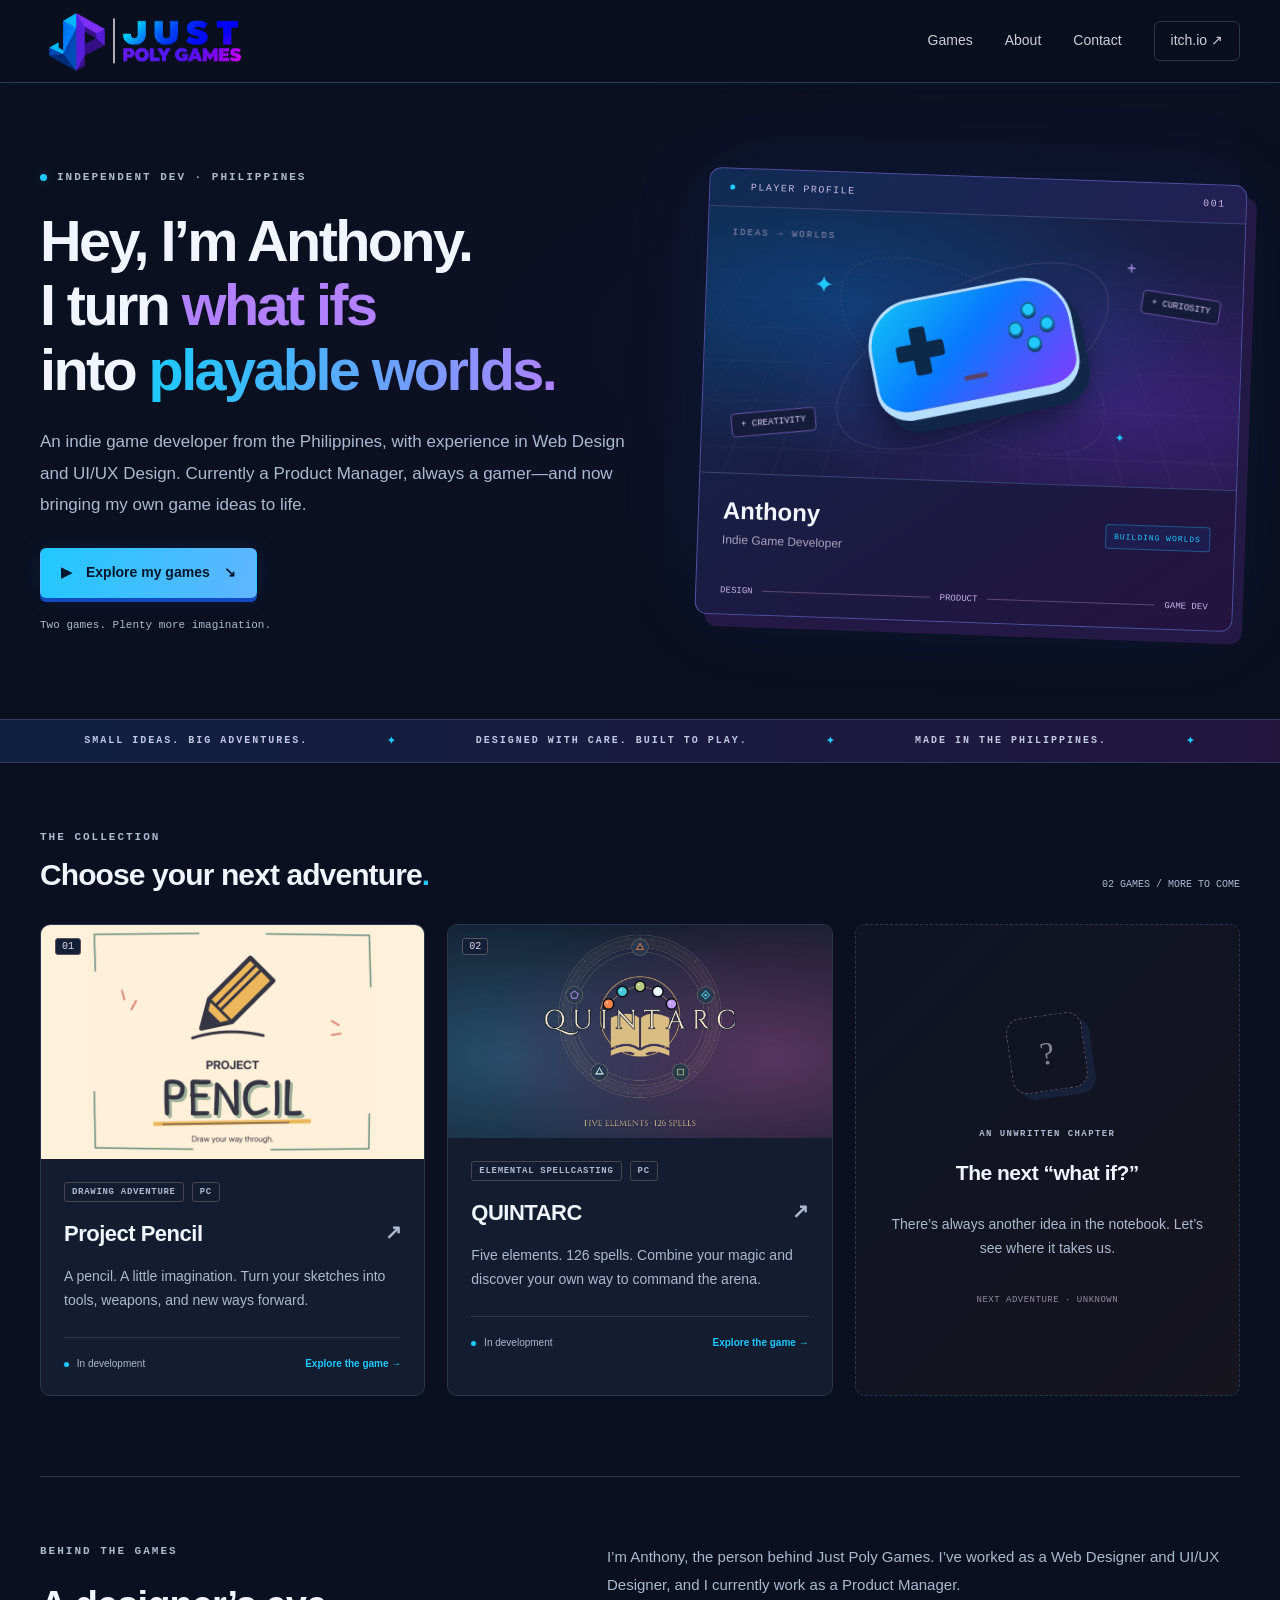
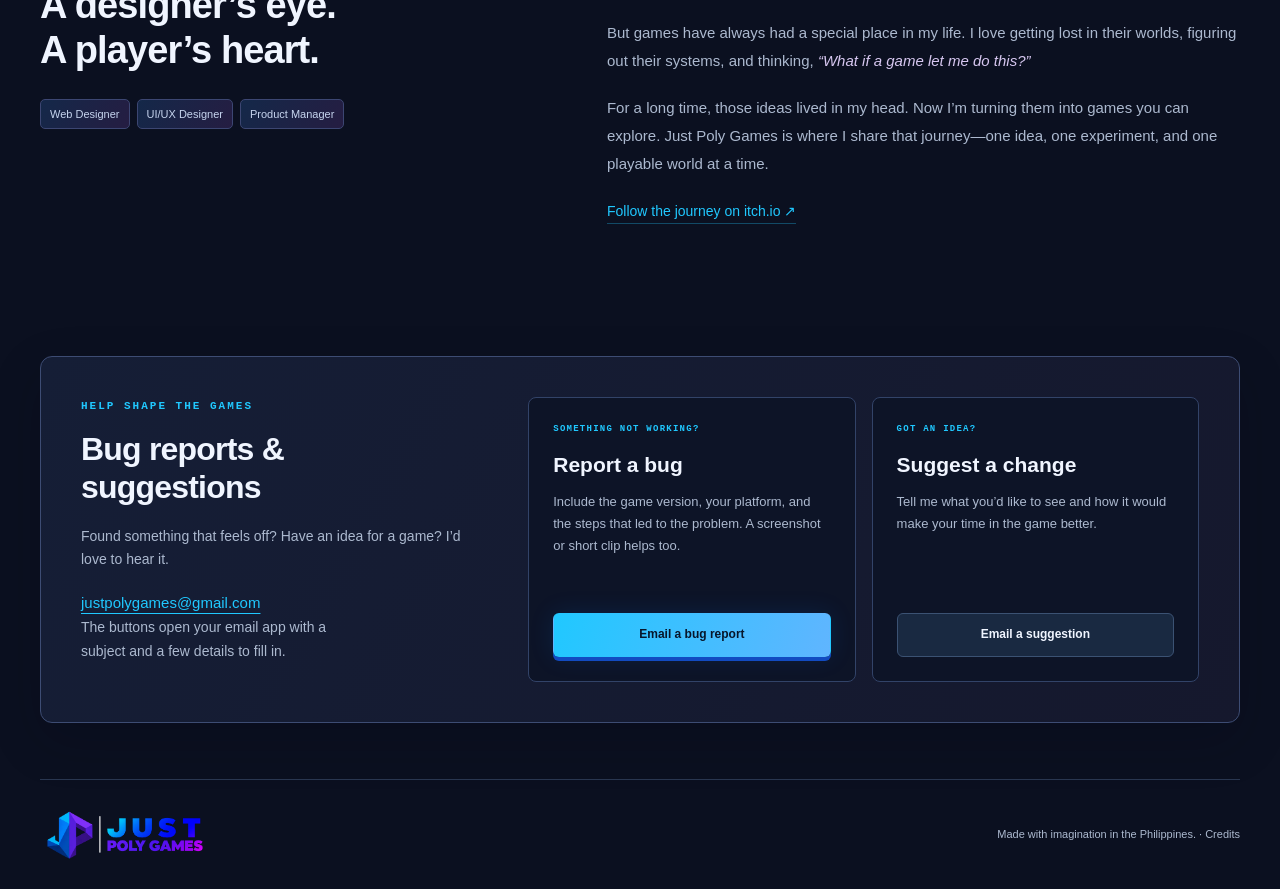
==== commit ee03b47f: "Preserve full QUINTARC cover aspect ratio at every viewport" ====
--- a/index.html
+++ b/index.html
@@ -26,7 +26,7 @@
 <meta content="https://justpolygames.github.io/assets/just-poly-icon.png" name="twitter:image"/>
 <meta content="Just Poly Games cyan, blue, and violet JP icon" name="twitter:image:alt"/>
 <link href="/assets/just-poly-icon.png" rel="icon" type="image/png"/>
-<link href="/style.css?v=8f3b533b7d04" rel="stylesheet"/>
+<link href="/style.css?v=quintarc-full-cover-017" rel="stylesheet"/>
 <script defer="" src="/site.js?v=4e0687dd5b8b"></script>
 <script type="application/ld+json">
 {
--- a/style.css
+++ b/style.css
@@ -151,3 +151,8 @@
 
 /* Footer attribution stays opposite the studio logo. */
 .footer>span{margin-left:auto;text-align:right}
+
+/* QUINTARC covers retain their native ratio at every breakpoint. */
+.card-art.quintarc-art{height:auto;aspect-ratio:9/5}
+.card-art.quintarc-art img{display:block;width:100%;height:100%;object-fit:contain}
+.wiki-hero>img.quintarc-hero-cover{display:block;width:100%;height:auto;aspect-ratio:9/5;object-fit:contain}
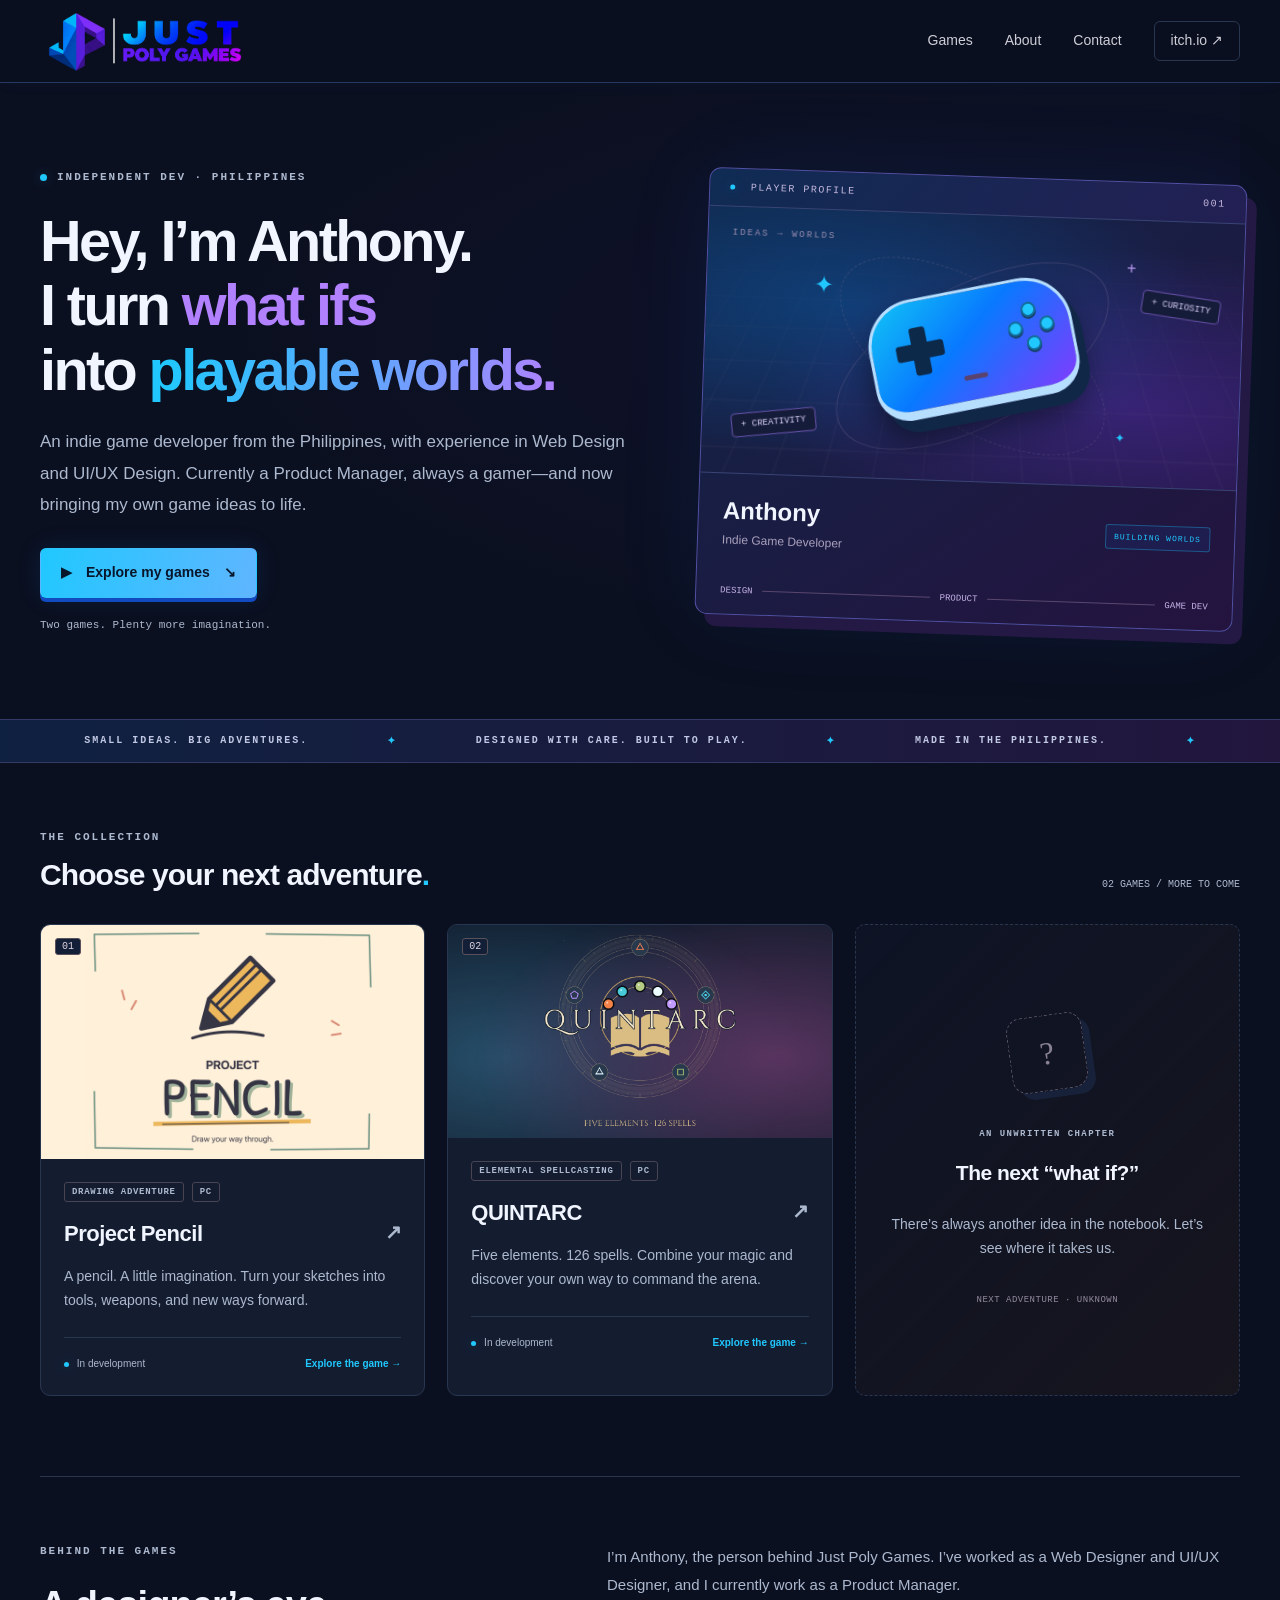
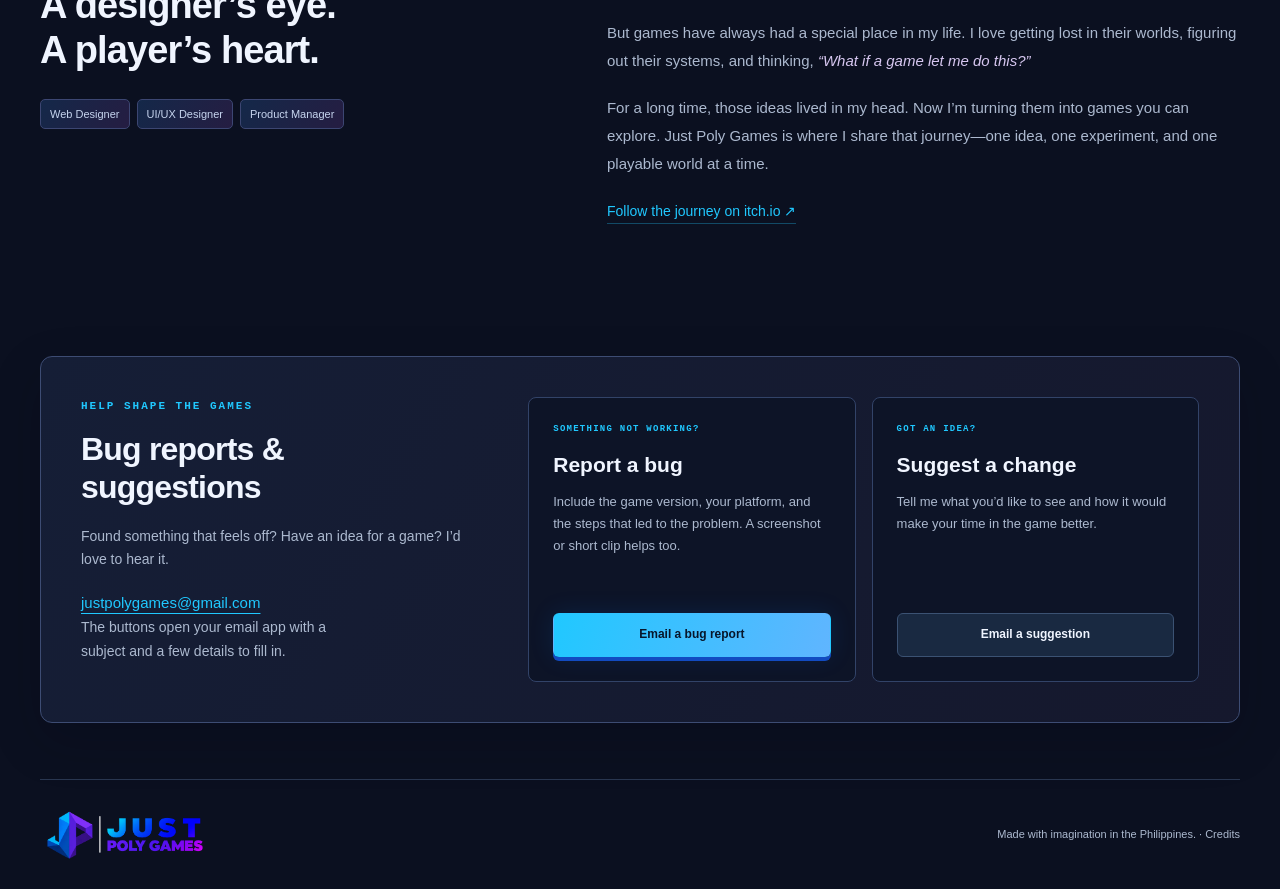
==== commit 51b80f57: "Restore all current QUINTARC character portraits and align debuff icons" ====
--- a/index.html
+++ b/index.html
@@ -26,7 +26,7 @@
 <meta content="https://justpolygames.github.io/assets/just-poly-icon.png" name="twitter:image"/>
 <meta content="Just Poly Games cyan, blue, and violet JP icon" name="twitter:image:alt"/>
 <link href="/assets/just-poly-icon.png" rel="icon" type="image/png"/>
-<link href="/style.css?v=quintarc-full-cover-017" rel="stylesheet"/>
+<link href="/style.css?v=quintarc-portraits-status-017" rel="stylesheet"/>
 <script defer="" src="/site.js?v=4e0687dd5b8b"></script>
 <script type="application/ld+json">
 {
--- a/style.css
+++ b/style.css
@@ -115,7 +115,7 @@
 
 /* The same licensed glyphs and colors used by QUINTARC pickups and its HUD. */
 .quintarc-symbol{display:inline-block;width:2rem;height:2rem;flex:0 0 2rem;background-color:var(--glyph-color);-webkit-mask:var(--glyph) center/contain no-repeat;mask:var(--glyph) center/contain no-repeat}
-#arenas .info-card h3,#runes .info-card h3{display:flex;align-items:center;gap:.65rem}
+#arenas .info-card h3,#runes .info-card h3,#statuses .info-card h3{display:flex;align-items:center;gap:.65rem}
 
 /* Match the in-game grimoire: summary above two columns of labeled details. */
 .spell-details{display:grid;grid-template-columns:repeat(2,minmax(0,1fr));gap:18px;border-top:1px solid var(--line);padding-top:14px;margin-bottom:18px;font-size:12px;line-height:1.65}
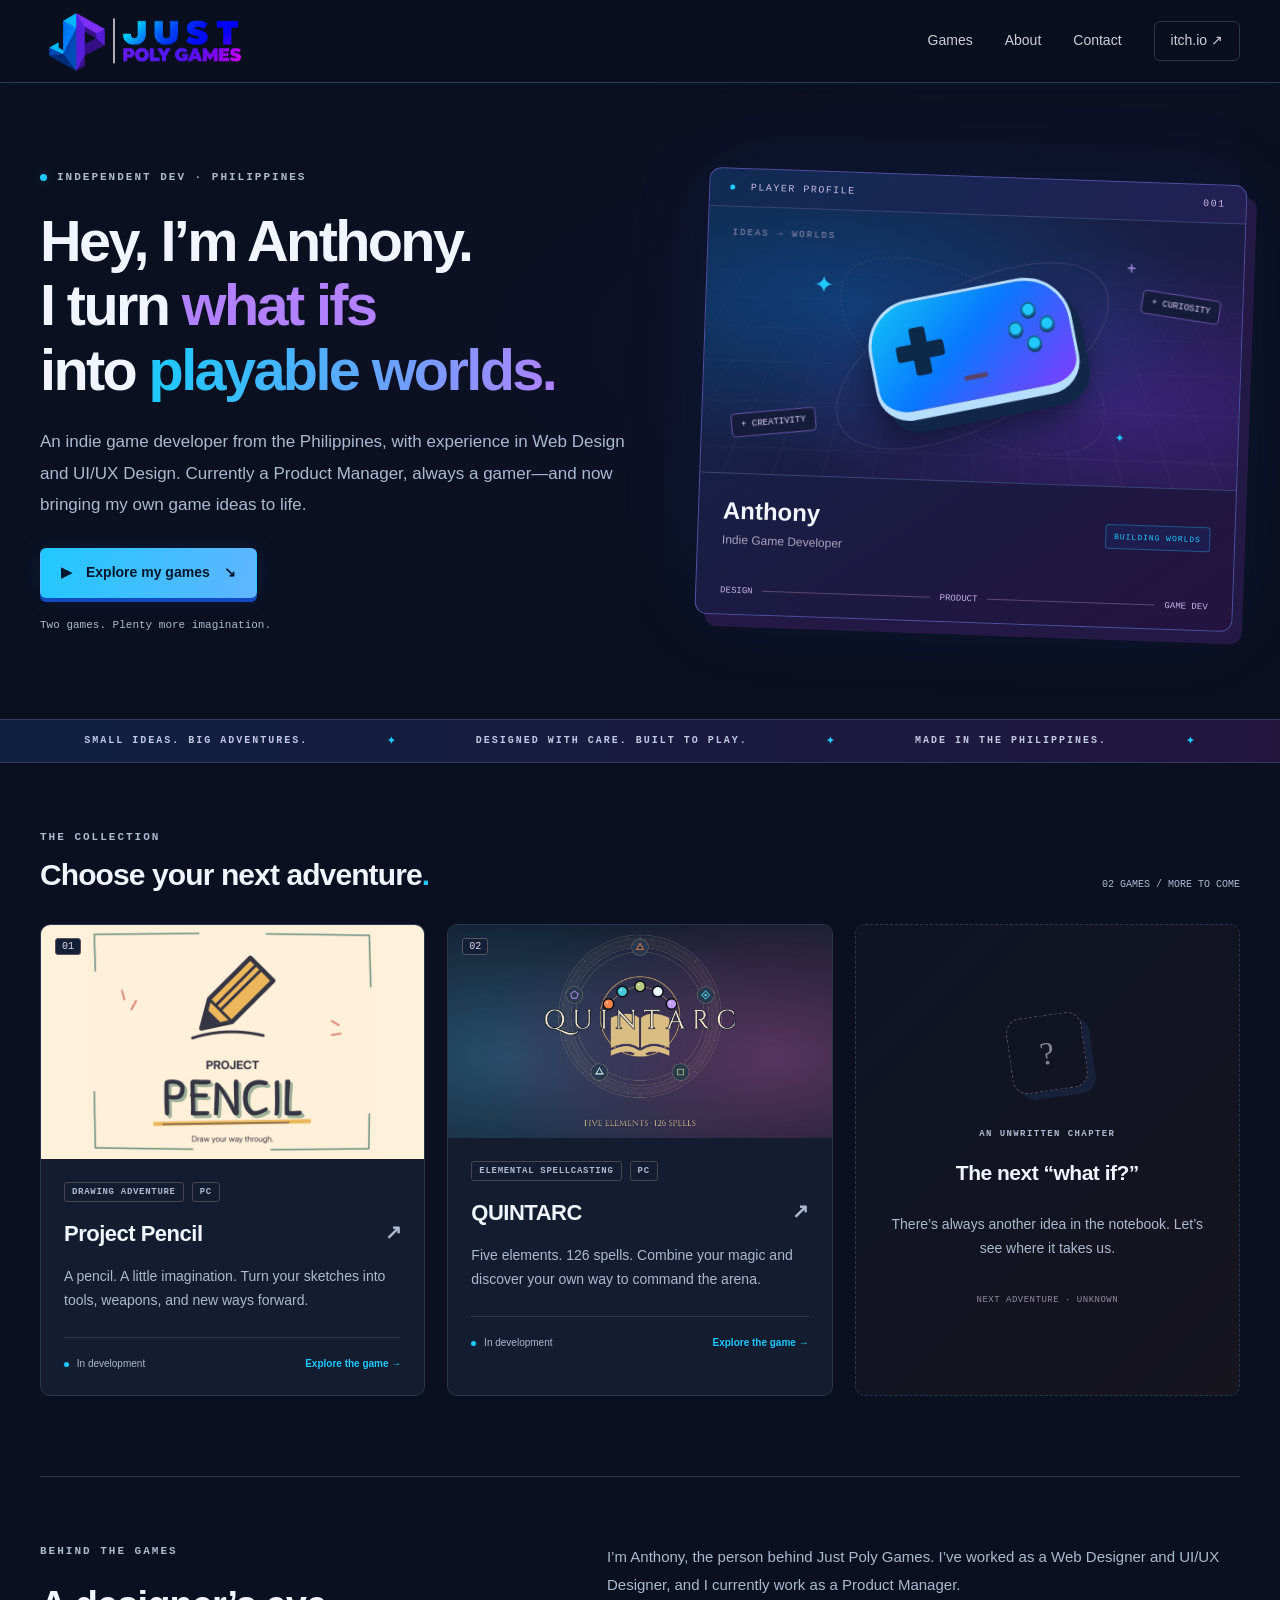
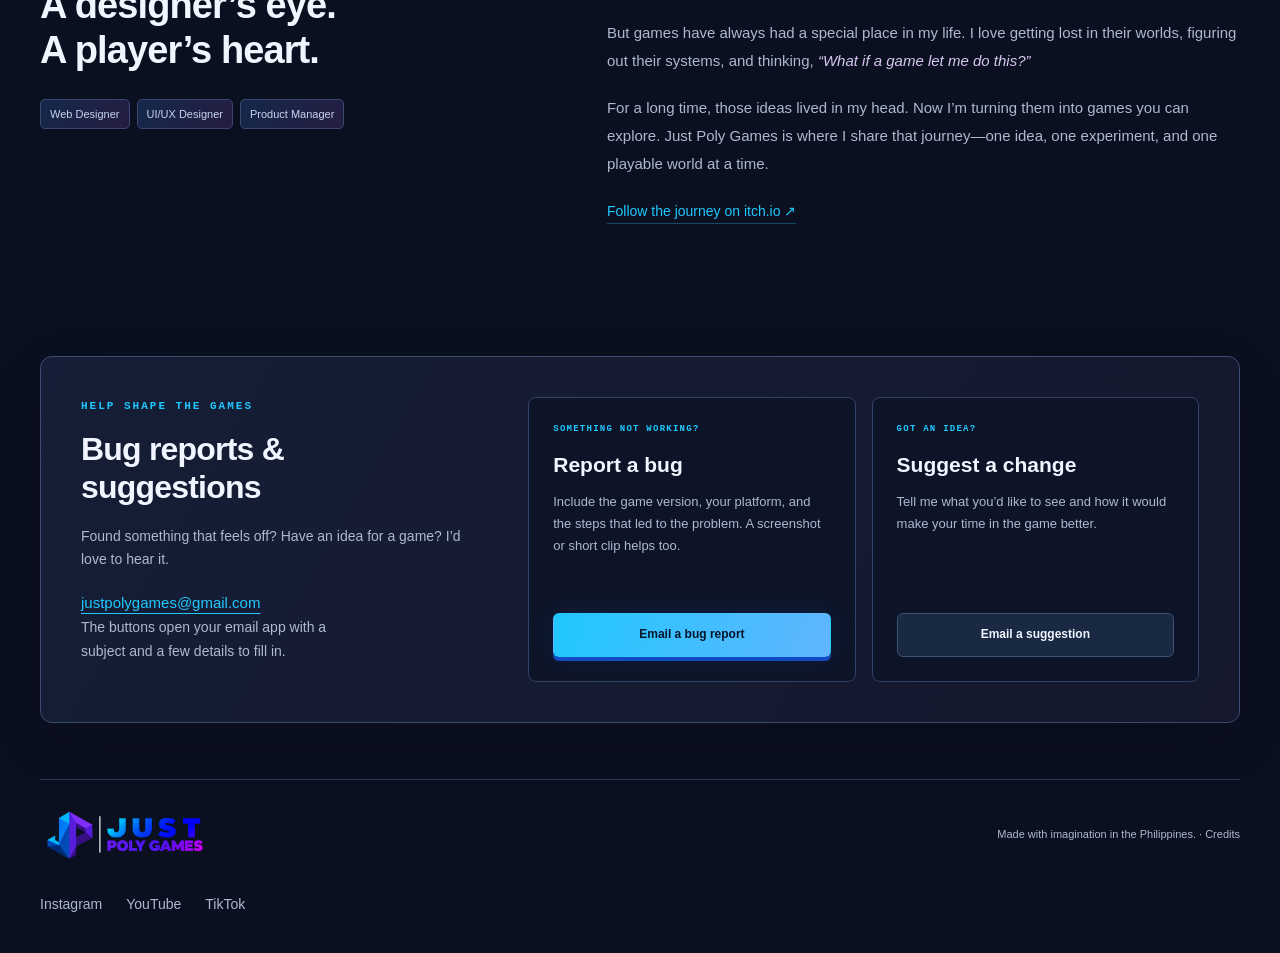
==== commit ceb4f887: "Add studio social links to homepage" ====
--- a/index.html
+++ b/index.html
@@ -94,4 +94,4 @@
 <div class="feedback-panel">
 <div class="feedback-intro"><p class="eyebrow">HELP SHAPE THE GAMES</p><h2 id="feedback-heading">Bug reports &amp;<br class="feedback-break"/> suggestions</h2><p>Found something that feels off? Have an idea for a game? I’d love to hear it.</p><a class="feedback-email" href="mailto:justpolygames@gmail.com">justpolygames@gmail.com</a><p class="feedback-note">The buttons open your email app with a subject and a few details to fill in.</p></div>
 <div class="feedback-options"><article class="feedback-card"><p class="eyebrow">SOMETHING NOT WORKING?</p><h3>Report a bug</h3><p>Include the game version, your platform, and the steps that led to the problem. A screenshot or short clip helps too.</p><a class="button primary" href="mailto:justpolygames@gmail.com?subject=%5BJust%20Poly%20Games%5D%20Bug%20report%3A%20&amp;body=Game%3A%20%0AVersion%3A%20%0APlatform%3A%20%0A%0AWhat%20happened%3A%20%0A%0ASteps%20to%20reproduce%3A%20%0A1.%20%0A%0AExpected%20result%3A%20%0A">Email a bug report</a></article><article class="feedback-card"><p class="eyebrow">GOT AN IDEA?</p><h3>Suggest a change</h3><p>Tell me what you’d like to see and how it would make your time in the game better.</p><a class="button secondary" href="mailto:justpolygames@gmail.com?subject=%5BJust%20Poly%20Games%5D%20Suggestion%3A%20&amp;body=Game%3A%20%0AVersion%3A%20%0APlatform%3A%20%0A%0AMy%20suggestion%3A%20%0A%0AWhy%20it%20would%20help%3A%20%0A">Email a suggestion</a></article></div>
-</div></section></main><footer class="wrap footer"><a aria-label="Just Poly Games home" class="brand" href="/"><img alt="Just Poly Games" class="brand-logo" height="724" src="/assets/just-poly-games.png?v=53f25c708ec6" width="2172"/></a><span>Made with imagination in the Philippines. · <a href="/credits/">Credits</a></span></footer></body></html>+</div></section></main><footer class="wrap footer"><a aria-label="Just Poly Games home" class="brand" href="/"><img alt="Just Poly Games" class="brand-logo" height="724" src="/assets/just-poly-games.png?v=53f25c708ec6" width="2172"/></a><span>Made with imagination in the Philippines. · <a href="/credits/">Credits</a></span><nav class="social-links" aria-label="Follow Just Poly Games"><a href="https://www.instagram.com/justpolygames/" target="_blank" rel="noopener noreferrer">Instagram</a><a href="https://www.youtube.com/@JustPolyGames" target="_blank" rel="noopener noreferrer">YouTube</a><a href="https://www.tiktok.com/@justpolygames" target="_blank" rel="noopener noreferrer">TikTok</a></nav></footer></body></html>
--- a/style.css
+++ b/style.css
@@ -156,3 +156,6 @@
 .card-art.quintarc-art{height:auto;aspect-ratio:9/5}
 .card-art.quintarc-art img{display:block;width:100%;height:100%;object-fit:contain}
 .wiki-hero>img.quintarc-hero-cover{display:block;width:100%;height:auto;aspect-ratio:9/5;object-fit:contain}
+
+/* Studio social links wrap on small screens. */
+.footer{flex-wrap:wrap}.footer .social-links{width:100%;display:flex;flex-wrap:wrap;gap:12px 24px}.footer .social-links a{display:inline-flex;align-items:center;min-height:44px;font-size:14px;color:var(--muted)}.footer .social-links a:hover{color:var(--cyan)}
